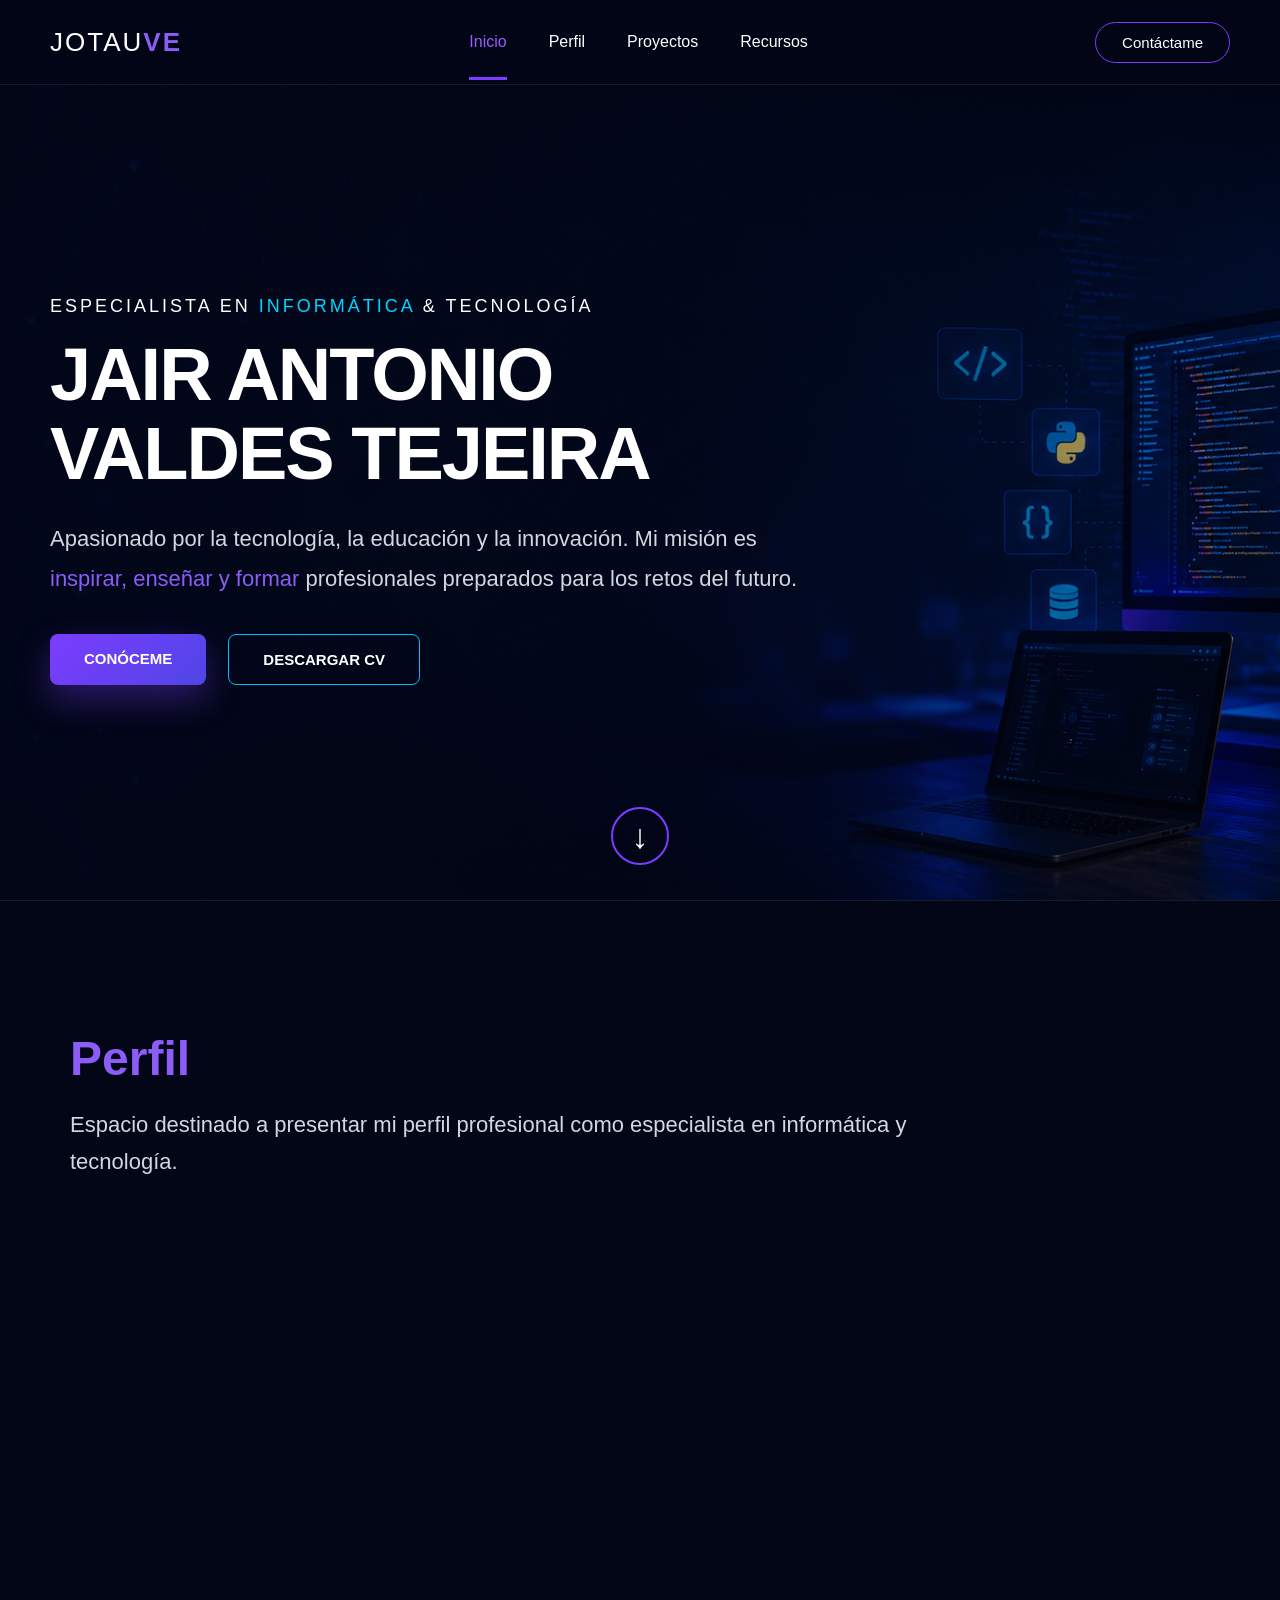
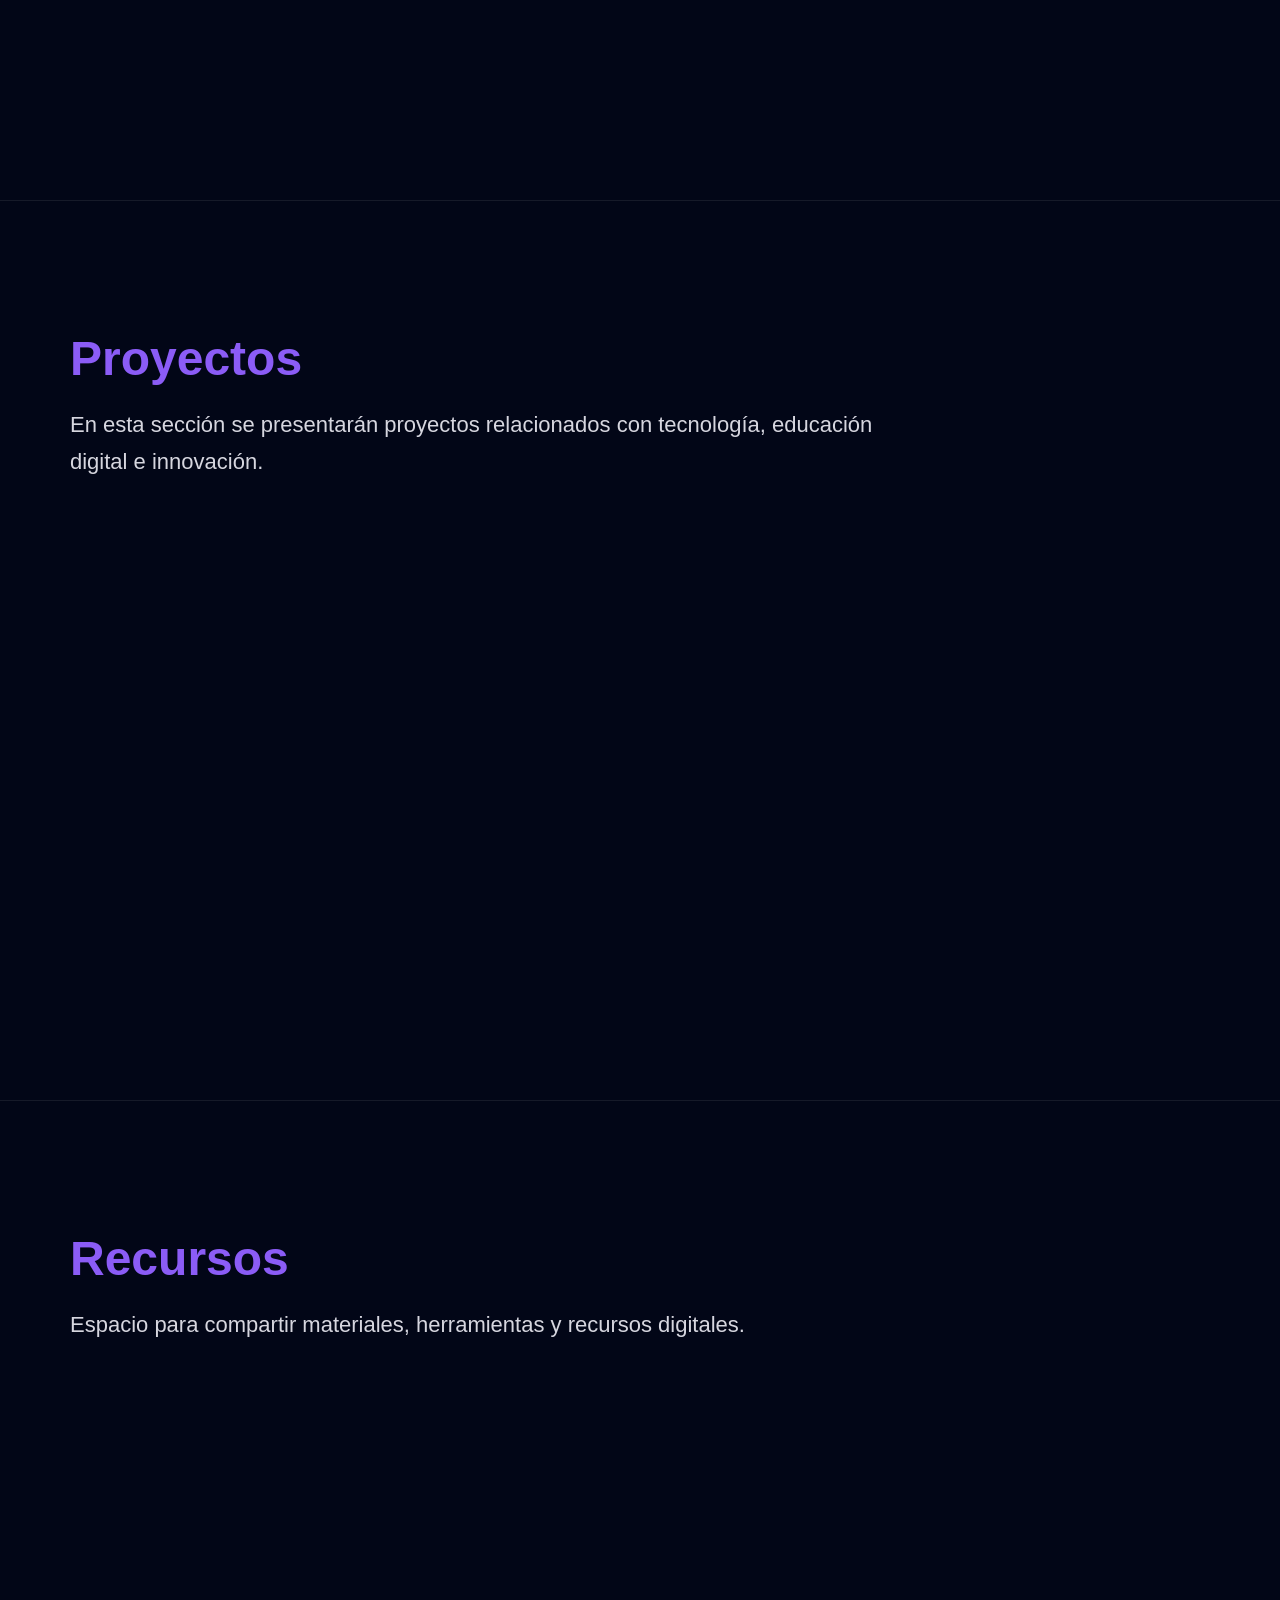
==== index.html @ 7638e550 "cambios en la seleccion de botones y logo" ====
<!DOCTYPE html>
<html lang="es">
<head>
    <meta charset="UTF-8">
    <meta name="viewport" content="width=device-width, initial-scale=1.0">
    <title>Jair Antonio Valdes Tejeira</title>

    <link href="https://fonts.googleapis.com/css2?family=Montserrat:wght@700;800;900&display=swap" rel="stylesheet">
    <link rel="stylesheet" href="css/style.css">
</head>
<body>

    <header class="navbar">
        <a href="#inicio" class="logo">JOTAU<span>VE</span></a>

        <nav>
            <a href="#inicio" class="active">Inicio</a>
            <a href="#perfil">Perfil</a>
            <a href="#proyectos">Proyectos</a>
            <a href="#recursos">Recursos</a>
        </nav>

        <a href="#perfil" class="btn-contacto">Contáctame</a>
    </header>

    <section class="hero" id="inicio">
        <div class="hero-content">
            <h3>ESPECIALISTA EN <span>INFORMÁTICA</span> & TECNOLOGÍA</h3>

            <h1>JAIR ANTONIO<br>VALDES TEJEIRA</h1>

            <p>
                Apasionado por la tecnología, la educación y la innovación.
                Mi misión es <span>inspirar, enseñar y formar</span> profesionales
                preparados para los retos del futuro.
            </p>

            <div class="botones">
                <a href="#perfil" class="btn-principal">CONÓCEME</a>
                <a href="#" class="btn-secundario">DESCARGAR CV</a>
            </div>
        </div>

        <a href="#perfil" class="scroll">↓</a>
    </section>

    <section id="perfil" class="seccion">
        <h2>Perfil</h2>
        <p>
            Espacio destinado a presentar mi perfil profesional como especialista
            en informática y tecnología.
        </p>
    </section>

    <section id="proyectos" class="seccion">
        <h2>Proyectos</h2>
        <p>
            En esta sección se presentarán proyectos relacionados con tecnología,
            educación digital e innovación.
        </p>
    </section>

    <section id="recursos" class="seccion">
        <h2>Recursos</h2>
        <p>
            Espacio para compartir materiales, herramientas y recursos digitales.
        </p>
    </section>

    <script src="js/script.js"></script>
</body>
</html>
---- css/style.css ----
* {
    margin: 0;
    padding: 0;
    box-sizing: border-box;
}

body {
    font-family: 'Poppins', sans-serif;
    background: #020617;
    color: white;
}

/* NAVBAR */

.navbar {
    width: 100%;
    height: 85px;
    position: fixed;
    top: 0;
    left: 0;
    padding: 0 50px;
    display: flex;
    justify-content: space-between;
    align-items: center;
    background: rgba(2, 6, 23, 0.85);
    backdrop-filter: blur(12px);
    border-bottom: 1px solid rgba(255,255,255,0.08);
    z-index: 1000;
}

.logo {
    font-size: 26px;
    font-weight: 500;
    letter-spacing: 2px;
    color: white;
    text-decoration: none;   /* NUEVO */
    cursor: pointer;         /* NUEVO */
}
.logo:hover {
    color: white;
    transform: scale(1.03);
    transition: 0.3s ease;
}

.logo span {
    color: #8b5cf6;
    font-weight: 700;
}

.navbar nav {
    display: flex;
    gap: 42px;
}

.navbar nav a {
    color: white;
    text-decoration: none;
    font-size: 16px;
    font-weight: 400;
    position: relative;
    transition: 0.3s;
}

.navbar nav a.active,
.navbar nav a:hover {
    color: #9b5cff;
}

.navbar nav a.active::after {
    content: "";
    position: absolute;
    width: 100%;
    height: 3px;
    background: #7c3cff;
    left: 0;
    bottom: -29px;
}

.btn-contacto {
    color: white;
    text-decoration: none;
    border: 1px solid #7c3cff;
    padding: 11px 26px;
    border-radius: 35px;
    font-size: 15px;
    transition: 0.3s;
}

.btn-contacto:hover {
    background: #7c3cff;
}

/* HERO */

.hero {
    min-height: 100vh;
    background-image:
        linear-gradient(90deg, rgba(2,6,23,0.96) 0%, rgba(2,6,23,0.82) 35%, rgba(2,6,23,0.25) 100%),
        url("../img/portada.png");
    background-size: cover;
    background-position: center;
    display: flex;
    align-items: center;
    padding: 120px 50px 40px;
    position: relative;
}

.hero-content {
    max-width: 780px;
}

.hero-content h3 {
    font-size: 18px;
    font-weight: 500;
    letter-spacing: 3px;
    margin-bottom: 18px;
}

.hero-content h3 span {
    color: #00d4ff;
}

.hero-content h1 {
    font-family: 'Poppins', sans-serif;
    font-size: 74px;
    line-height: 1.08;
    font-weight: 700;
    letter-spacing: -2px;
    margin-bottom: 25px;
    text-transform: uppercase;
}

.hero-content p {
    font-size: 22px;
    font-weight: 300;
    line-height: 1.8;
    color: #d6d6df;
    max-width: 760px;
}

.hero-content p span {
    color: #8b5cf6;
    font-weight: 500;
}

.botones {
    display: flex;
    gap: 22px;
    margin-top: 35px;
}

.btn-principal,
.btn-secundario {
    text-decoration: none;
    padding: 16px 34px;
    border-radius: 8px;
    font-size: 15px;
    font-weight: 600;
    transition: 0.3s;
}

.btn-principal {
    background: linear-gradient(135deg, #7c3cff, #4f46e5);
    color: white;
    box-shadow: 0 15px 35px rgba(124, 60, 255, 0.35);
}

.btn-principal:hover {
    transform: translateY(-5px);
}

.btn-secundario {
    border: 1px solid #00bfff;
    color: white;
}

.btn-secundario:hover {
    background: rgba(0,191,255,0.15);
    transform: translateY(-5px);
}

.scroll {
    position: absolute;
    bottom: 35px;
    left: 50%;
    transform: translateX(-50%);
    width: 58px;
    height: 58px;
    border: 2px solid #7c3cff;
    border-radius: 50%;
    display: flex;
    justify-content: center;
    align-items: center;
    font-size: 34px;
    color: white;
    text-decoration: none;
}

/* RESPONSIVE */

@media (max-width: 900px) {
    .navbar {
        padding: 0 25px;
    }

    .navbar nav,
    .btn-contacto {
        display: none;
    }

    .hero {
        padding: 120px 30px 40px;
    }

    .hero-content h1 {
        font-size: 48px;
    }

    .hero-content p {
        font-size: 18px;
    }

    .botones {
        flex-direction: column;
    }
}
html {
    scroll-behavior: smooth;
}

.seccion {
    min-height: 100vh;
    padding: 130px 70px;
    background: #020617;
    color: white;
    border-top: 1px solid rgba(255,255,255,0.08);
}

.seccion h2 {
    font-size: 48px;
    color: #8b5cf6;
    margin-bottom: 20px;
}

.seccion p {
    font-size: 22px;
    line-height: 1.7;
    max-width: 850px;
    color: #d6d6df;
}
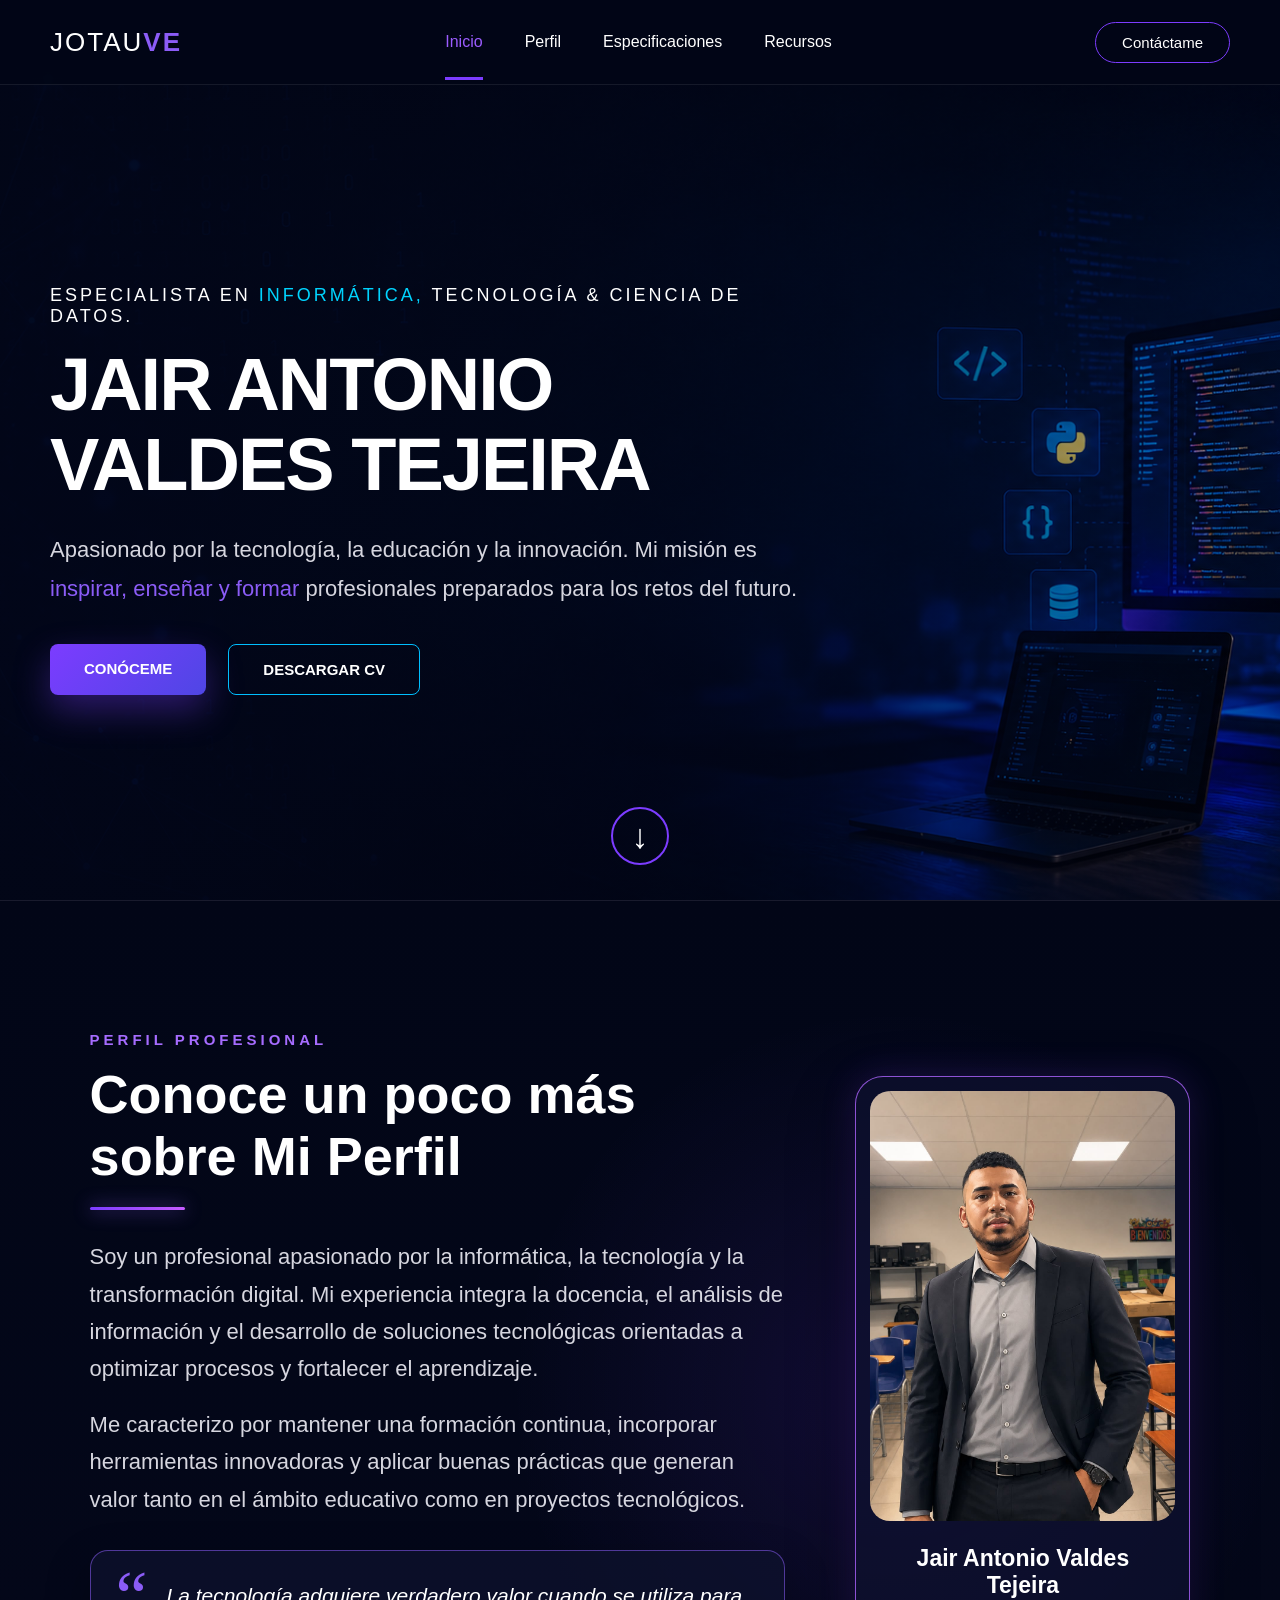
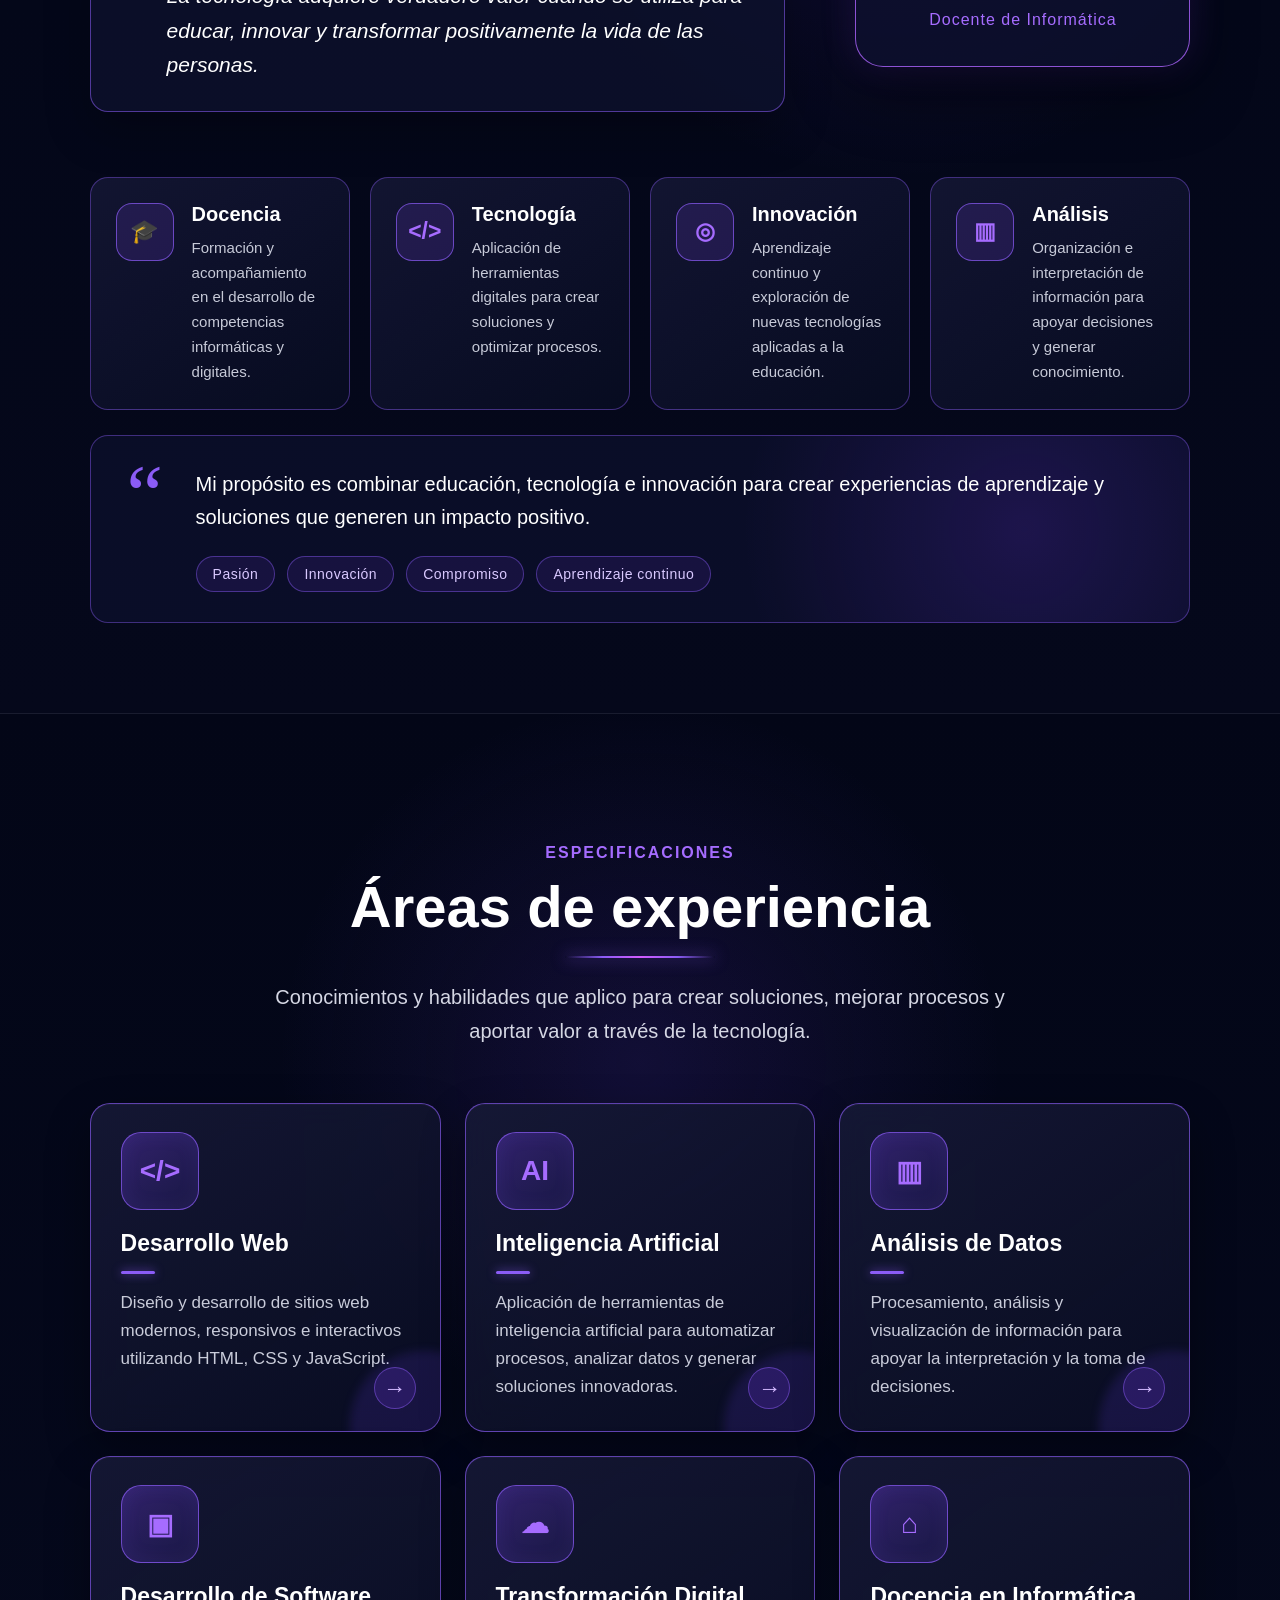
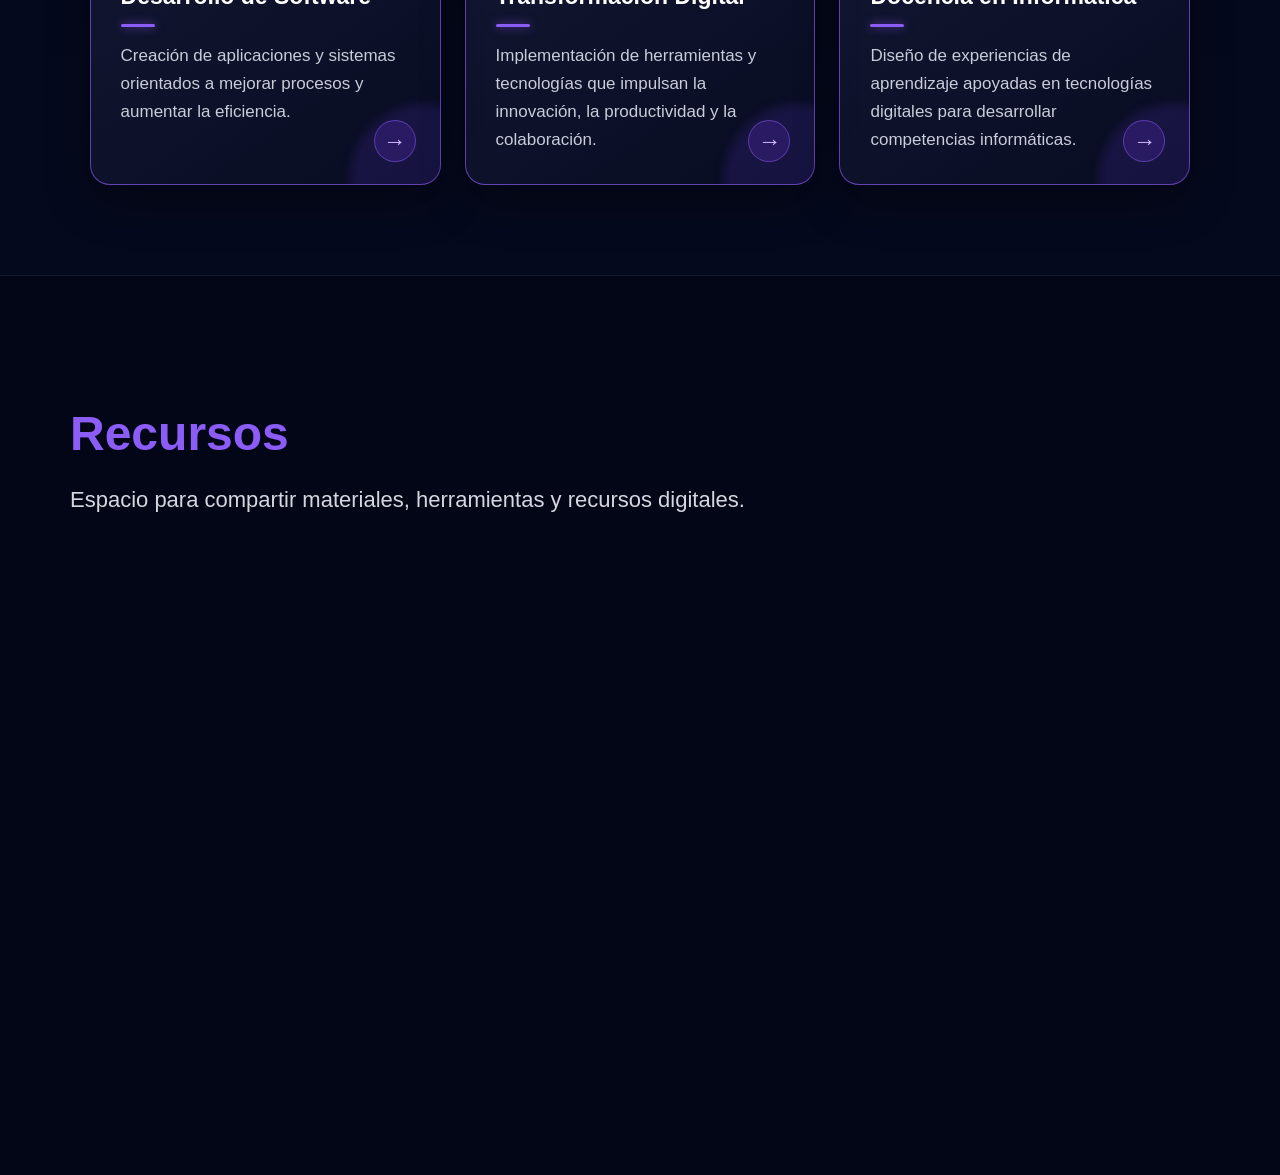
==== commit 7cb31cc1: "Añadí la sección Perfil con nuevo diseño y fotografía" ====
--- a/index.html
+++ b/index.html
@@ -16,7 +16,7 @@
         <nav>
             <a href="#inicio" class="active">Inicio</a>
             <a href="#perfil">Perfil</a>
-            <a href="#proyectos">Proyectos</a>
+            <a href="#especificaciones">Especificaciones</a>
             <a href="#recursos">Recursos</a>
         </nav>
 
@@ -25,7 +25,7 @@
 
     <section class="hero" id="inicio">
         <div class="hero-content">
-            <h3>ESPECIALISTA EN <span>INFORMÁTICA</span> & TECNOLOGÍA</h3>
+            <h3>ESPECIALISTA EN <span>INFORMÁTICA,</span> TECNOLOGÍA & CIENCIA DE DATOS.</h3>
 
             <h1>JAIR ANTONIO<br>VALDES TEJEIRA</h1>
 
@@ -44,21 +44,222 @@
         <a href="#perfil" class="scroll">↓</a>
     </section>
 
-    <section id="perfil" class="seccion">
-        <h2>Perfil</h2>
+<section id="perfil" class="seccion perfil">
+    <div class="perfil-contenedor">
+
+        <div class="perfil-informacion">
+            <span class="perfil-etiqueta">PERFIL PROFESIONAL</span>
+
+            <h2>Conoce un poco más sobre Mi Perfil</h2>
+
+            <div class="perfil-linea"></div>
+
+            <p class="perfil-descripcion">
+                Soy un profesional apasionado por la informática, la tecnología y la transformación digital. Mi experiencia integra la docencia, el análisis de información y el desarrollo de soluciones tecnológicas orientadas a optimizar procesos y fortalecer el aprendizaje.
+            </p>
+
+            <p class="perfil-descripcion">
+                Me caracterizo por mantener una formación continua, incorporar herramientas innovadoras y aplicar buenas prácticas que generan valor tanto en el ámbito educativo como en proyectos tecnológicos.
+            </p>
+
+            <div class="perfil-frase">
+                <span class="comillas">“</span>
+
+                <p>
+                    La tecnología adquiere verdadero valor cuando se utiliza
+                    para educar, innovar y transformar positivamente la vida
+                    de las personas.
+                </p>
+            </div>
+        </div>
+
+        <div class="perfil-visual">
+            <div class="perfil-foto">
+                <img src="img/perfil.png" alt="Jair Antonio Valdes Tejeira">
+            </div>
+
+            <div class="perfil-identidad">
+                <h3>Jair Antonio Valdes Tejeira</h3>
+                <p>Docente de Informática</p>
+            </div>
+        </div>
+
+    </div>
+
+    <div class="perfil-fortalezas">
+
+        <article class="fortaleza">
+            <div class="fortaleza-icono">🎓</div>
+            <div>
+                <h3>Docencia</h3>
+                <p>
+                    Formación y acompañamiento en el desarrollo de competencias
+                    informáticas y digitales.
+                </p>
+            </div>
+        </article>
+
+        <article class="fortaleza">
+            <div class="fortaleza-icono">&lt;/&gt;</div>
+            <div>
+                <h3>Tecnología</h3>
+                <p>
+                    Aplicación de herramientas digitales para crear soluciones
+                    y optimizar procesos.
+                </p>
+            </div>
+        </article>
+
+        <article class="fortaleza">
+            <div class="fortaleza-icono">◎</div>
+            <div>
+                <h3>Innovación</h3>
+                <p>
+                    Aprendizaje continuo y exploración de nuevas tecnologías
+                    aplicadas a la educación.
+                </p>
+            </div>
+        </article>
+
+        <article class="fortaleza">
+            <div class="fortaleza-icono">▥</div>
+            <div>
+                <h3>Análisis</h3>
+                <p>
+                    Organización e interpretación de información para apoyar
+                    decisiones y generar conocimiento.
+                </p>
+            </div>
+        </article>
+
+    </div>
+
+    <div class="perfil-proposito">
+        <span class="comillas-proposito">“</span>
+
         <p>
-            Espacio destinado a presentar mi perfil profesional como especialista
-            en informática y tecnología.
+            Mi propósito es combinar educación, tecnología e innovación para
+            crear experiencias de aprendizaje y soluciones que generen un
+            impacto positivo.
         </p>
-    </section>
-
-    <section id="proyectos" class="seccion">
-        <h2>Proyectos</h2>
+
+        <div class="valores">
+            <span>Pasión</span>
+            <span>Innovación</span>
+            <span>Compromiso</span>
+            <span>Aprendizaje continuo</span>
+        </div>
+    </div>
+</section>
+
+<section id="especificaciones" class="seccion especificaciones">
+    <div class="encabezado-especificaciones">
+        <span class="etiqueta-especificaciones">ESPECIFICACIONES</span>
+
+        <h2>Áreas de experiencia</h2>
+
+        <div class="linea-brillante"></div>
+
         <p>
-            En esta sección se presentarán proyectos relacionados con tecnología,
-            educación digital e innovación.
+            Conocimientos y habilidades que aplico para crear soluciones,
+            mejorar procesos y aportar valor a través de la tecnología.
         </p>
-    </section>
+    </div>
+
+    <div class="grid-especificaciones">
+
+        <article class="card-especificacion">
+            <div class="icono-box">&lt;/&gt;</div>
+
+            <h3>Desarrollo Web</h3>
+
+            <div class="linea-card"></div>
+
+            <p>
+                Diseño y desarrollo de sitios web modernos, responsivos e
+                interactivos utilizando HTML, CSS y JavaScript.
+            </p>
+
+            <a href="#" class="flecha-card">→</a>
+        </article>
+
+        <article class="card-especificacion">
+            <div class="icono-box">AI</div>
+
+            <h3>Inteligencia Artificial</h3>
+
+            <div class="linea-card"></div>
+
+            <p>
+                Aplicación de herramientas de inteligencia artificial para
+                automatizar procesos, analizar datos y generar soluciones innovadoras.
+            </p>
+
+            <a href="#" class="flecha-card">→</a>
+        </article>
+
+        <article class="card-especificacion">
+            <div class="icono-box">▥</div>
+
+            <h3>Análisis de Datos</h3>
+
+            <div class="linea-card"></div>
+
+            <p>
+                Procesamiento, análisis y visualización de información para apoyar
+                la interpretación y la toma de decisiones.
+            </p>
+
+            <a href="#" class="flecha-card">→</a>
+        </article>
+
+        <article class="card-especificacion">
+            <div class="icono-box">▣</div>
+
+            <h3>Desarrollo de Software</h3>
+
+            <div class="linea-card"></div>
+
+            <p>
+                Creación de aplicaciones y sistemas orientados a mejorar procesos
+                y aumentar la eficiencia.
+            </p>
+
+            <a href="#" class="flecha-card">→</a>
+        </article>
+
+        <article class="card-especificacion">
+            <div class="icono-box">☁</div>
+
+            <h3>Transformación Digital</h3>
+
+            <div class="linea-card"></div>
+
+            <p>
+                Implementación de herramientas y tecnologías que impulsan la
+                innovación, la productividad y la colaboración.
+            </p>
+
+            <a href="#" class="flecha-card">→</a>
+        </article>
+
+        <article class="card-especificacion">
+            <div class="icono-box">⌂</div>
+
+            <h3>Docencia en Informática</h3>
+
+            <div class="linea-card"></div>
+
+            <p>
+                Diseño de experiencias de aprendizaje apoyadas en tecnologías
+                digitales para desarrollar competencias informáticas.
+            </p>
+
+            <a href="#" class="flecha-card">→</a>
+        </article>
+
+    </div>
+</section>
 
     <section id="recursos" class="seccion">
         <h2>Recursos</h2>
--- a/css/style.css
+++ b/css/style.css
@@ -247,4 +247,516 @@
     line-height: 1.7;
     max-width: 850px;
     color: #d6d6df;
+}
+/* =================================
+   SECCIÓN ESPECIFICACIONES
+================================= */
+
+.especificaciones {
+    min-height: 100vh;
+    padding: 130px 7% 90px;
+    background:
+        radial-gradient(circle at 50% 30%, rgba(99, 58, 219, 0.15), transparent 35%),
+        linear-gradient(180deg, #030617 0%, #05091d 100%);
+}
+
+.encabezado-especificaciones {
+    max-width: 950px;
+    margin: 0 auto 55px;
+    text-align: center;
+}
+
+.etiqueta-especificaciones {
+    display: inline-block;
+    margin-bottom: 12px;
+    color: #a56cff;
+    font-size: 16px;
+    font-weight: 700;
+    letter-spacing: 2px;
+}
+
+.encabezado-especificaciones h2 {
+    color: white;
+    font-size: 58px;
+    line-height: 1.15;
+    margin-bottom: 15px;
+}
+
+.linea-brillante {
+    width: 150px;
+    height: 2px;
+    margin: 0 auto 22px;
+    background: linear-gradient(
+        90deg,
+        transparent,
+        #8b5cf6,
+        #d35cff,
+        #8b5cf6,
+        transparent
+    );
+    box-shadow: 0 0 16px rgba(139, 92, 246, 0.9);
+}
+
+.encabezado-especificaciones p {
+    max-width: 760px;
+    margin: 0 auto;
+    color: #d5d7e4;
+    font-size: 20px;
+    line-height: 1.7;
+}
+
+.grid-especificaciones {
+    max-width: 1320px;
+    margin: 0 auto;
+    display: grid;
+    grid-template-columns: repeat(3, 1fr);
+    gap: 24px;
+}
+
+.card-especificacion {
+    position: relative;
+    min-height: 295px;
+    padding: 28px 30px 30px;
+    border: 1px solid rgba(139, 92, 246, 0.65);
+    border-radius: 20px;
+    background:
+        linear-gradient(
+            145deg,
+            rgba(22, 25, 54, 0.9),
+            rgba(10, 13, 35, 0.82)
+        );
+    box-shadow:
+        inset 0 1px 0 rgba(255,255,255,0.03),
+        0 18px 45px rgba(0,0,0,0.32);
+    backdrop-filter: blur(14px);
+    overflow: hidden;
+    transition: 0.35s ease;
+}
+
+.card-especificacion::before {
+    content: "";
+    position: absolute;
+    width: 150px;
+    height: 150px;
+    right: -60px;
+    bottom: -70px;
+    border-radius: 50%;
+    background: rgba(111, 66, 255, 0.14);
+    filter: blur(5px);
+}
+
+.card-especificacion:hover {
+    transform: translateY(-8px);
+    border-color: #b56cff;
+    box-shadow:
+        0 20px 55px rgba(80, 46, 185, 0.28),
+        0 0 24px rgba(139, 92, 246, 0.18);
+}
+
+.icono-box {
+    width: 78px;
+    height: 78px;
+    margin-bottom: 20px;
+    border: 1px solid rgba(139, 92, 246, 0.72);
+    border-radius: 20px;
+    background:
+        linear-gradient(
+            145deg,
+            rgba(61, 40, 132, 0.72),
+            rgba(29, 26, 77, 0.72)
+        );
+    display: flex;
+    align-items: center;
+    justify-content: center;
+    color: #a66cff;
+    font-size: 28px;
+    font-weight: 700;
+    box-shadow: inset 0 0 20px rgba(139, 92, 246, 0.1);
+}
+
+.card-especificacion h3 {
+    color: white;
+    font-size: 23px;
+    margin-bottom: 14px;
+}
+
+.linea-card {
+    width: 34px;
+    height: 3px;
+    margin-bottom: 15px;
+    border-radius: 20px;
+    background: #8b5cf6;
+    box-shadow: 0 0 10px rgba(139, 92, 246, 0.75);
+}
+
+.card-especificacion p {
+    max-width: 100%;
+    color: #c9ccda;
+    font-size: 17px;
+    line-height: 1.65;
+}
+
+.flecha-card {
+    position: absolute;
+    right: 24px;
+    bottom: 22px;
+    width: 42px;
+    height: 42px;
+    border: 1px solid rgba(139, 92, 246, 0.5);
+    border-radius: 50%;
+    background: rgba(87, 48, 183, 0.28);
+    display: flex;
+    align-items: center;
+    justify-content: center;
+    color: #d2b8ff;
+    text-decoration: none;
+    font-size: 23px;
+    transition: 0.3s ease;
+}
+
+.flecha-card:hover {
+    background: #7c3cff;
+    color: white;
+    transform: translateX(4px);
+}
+
+/* TABLET */
+
+@media (max-width: 1050px) {
+    .grid-especificaciones {
+        grid-template-columns: repeat(2, 1fr);
+    }
+}
+
+/* CELULAR */
+
+@media (max-width: 700px) {
+    .especificaciones {
+        padding: 110px 22px 70px;
+    }
+
+    .encabezado-especificaciones h2 {
+        font-size: 40px;
+    }
+
+    .encabezado-especificaciones p {
+        font-size: 17px;
+    }
+
+    .grid-especificaciones {
+        grid-template-columns: 1fr;
+    }
+
+    .card-especificacion {
+        min-height: 285px;
+    }
+}
+/* =================================
+   SECCIÓN PERFIL
+================================= */
+
+.perfil {
+    min-height: 100vh;
+    padding: 130px 7% 90px;
+    background:
+        radial-gradient(
+            circle at 70% 35%,
+            rgba(124, 60, 255, 0.12),
+            transparent 30%
+        ),
+        linear-gradient(180deg, #020617 0%, #05081b 100%);
+}
+
+.perfil-contenedor {
+    max-width: 1350px;
+    margin: 0 auto;
+    display: grid;
+    grid-template-columns: 1.35fr 0.65fr;
+    gap: 70px;
+    align-items: center;
+}
+
+.perfil-etiqueta {
+    display: inline-block;
+    margin-bottom: 15px;
+    color: #a66cff;
+    font-size: 15px;
+    font-weight: 700;
+    letter-spacing: 4px;
+}
+
+.perfil-informacion h2 {
+    max-width: 760px;
+    color: white;
+    font-size: 54px;
+    line-height: 1.15;
+    margin-bottom: 20px;
+}
+
+.perfil-linea {
+    width: 95px;
+    height: 3px;
+    margin-bottom: 28px;
+    border-radius: 20px;
+    background: linear-gradient(90deg, #7c3cff, #c65cff);
+    box-shadow: 0 0 18px rgba(139, 92, 246, 0.85);
+}
+
+.perfil-descripcion {
+    max-width: 780px;
+    margin-bottom: 18px;
+    color: #d0d3df;
+    font-size: 18px;
+    line-height: 1.85;
+}
+
+.perfil-frase {
+    position: relative;
+    max-width: 760px;
+    margin-top: 32px;
+    padding: 28px 32px 28px 76px;
+    border: 1px solid rgba(139, 92, 246, 0.55);
+    border-radius: 18px;
+    background: rgba(15, 18, 46, 0.72);
+    box-shadow: 0 18px 45px rgba(0, 0, 0, 0.25);
+}
+
+.perfil-frase .comillas {
+    position: absolute;
+    top: 10px;
+    left: 25px;
+    color: #8b5cf6;
+    font-size: 72px;
+    font-family: Georgia, serif;
+    line-height: 1;
+}
+
+.perfil-frase p {
+    color: white;
+    font-size: 21px;
+    font-style: italic;
+    line-height: 1.65;
+}
+
+.perfil-visual {
+    position: relative;
+    max-width: 390px;
+    margin: 0 auto;
+    padding: 14px;
+    border: 1px solid rgba(174, 100, 255, 0.8);
+    border-radius: 28px;
+    background: rgba(14, 17, 48, 0.72);
+    box-shadow:
+        0 25px 65px rgba(0, 0, 0, 0.42),
+        0 0 35px rgba(124, 60, 255, 0.2);
+}
+
+.perfil-foto {
+    height: 430px;
+    overflow: hidden;
+    border-radius: 20px;
+    background:
+        radial-gradient(
+            circle at center,
+            rgba(124, 60, 255, 0.35),
+            transparent 55%
+        ),
+        #090d29;
+}
+
+.perfil-foto img {
+    width: 100%;
+    height: 100%;
+    object-fit: cover;
+    object-position: center top;
+    display: block;
+}
+
+.perfil-identidad {
+    padding: 24px 20px 18px;
+    text-align: center;
+}
+
+.perfil-identidad h3 {
+    color: white;
+    font-size: 23px;
+    margin-bottom: 7px;
+}
+
+.perfil-identidad p {
+    color: #a66cff;
+    font-size: 16px;
+    letter-spacing: 1px;
+}
+
+.perfil-fortalezas {
+    max-width: 1350px;
+    margin: 65px auto 0;
+    display: grid;
+    grid-template-columns: repeat(4, 1fr);
+    gap: 20px;
+}
+
+.fortaleza {
+    min-height: 195px;
+    padding: 25px;
+    display: flex;
+    gap: 18px;
+    border: 1px solid rgba(139, 92, 246, 0.42);
+    border-radius: 18px;
+    background:
+        linear-gradient(
+            145deg,
+            rgba(20, 23, 52, 0.9),
+            rgba(8, 12, 34, 0.85)
+        );
+    transition: 0.35s ease;
+}
+
+.fortaleza:hover {
+    transform: translateY(-7px);
+    border-color: #a66cff;
+    box-shadow: 0 20px 45px rgba(80, 45, 185, 0.2);
+}
+
+.fortaleza-icono {
+    flex-shrink: 0;
+    width: 58px;
+    height: 58px;
+    border: 1px solid rgba(139, 92, 246, 0.7);
+    border-radius: 16px;
+    display: flex;
+    align-items: center;
+    justify-content: center;
+    color: #a66cff;
+    background: rgba(89, 54, 173, 0.25);
+    font-size: 23px;
+    font-weight: 700;
+}
+
+.fortaleza h3 {
+    color: white;
+    font-size: 20px;
+    margin-bottom: 10px;
+}
+
+.fortaleza p {
+    color: #c7cad8;
+    font-size: 15px;
+    line-height: 1.65;
+}
+
+.perfil-proposito {
+    position: relative;
+    max-width: 1350px;
+    margin: 25px auto 0;
+    padding: 32px 45px 30px 105px;
+    border: 1px solid rgba(139, 92, 246, 0.42);
+    border-radius: 18px;
+    background:
+        radial-gradient(
+            circle at 85% 50%,
+            rgba(125, 57, 255, 0.17),
+            transparent 30%
+        ),
+        rgba(12, 16, 44, 0.78);
+}
+
+.comillas-proposito {
+    position: absolute;
+    top: 12px;
+    left: 36px;
+    color: #8b5cf6;
+    font-size: 82px;
+    font-family: Georgia, serif;
+}
+
+.perfil-proposito p {
+    max-width: 950px;
+    color: white;
+    font-size: 20px;
+    line-height: 1.65;
+}
+
+.valores {
+    margin-top: 22px;
+    display: flex;
+    flex-wrap: wrap;
+    gap: 12px;
+}
+
+.valores span {
+    padding: 9px 16px;
+    border: 1px solid rgba(139, 92, 246, 0.45);
+    border-radius: 25px;
+    color: #d9c9ff;
+    background: rgba(77, 42, 157, 0.2);
+    font-size: 14px;
+    letter-spacing: 0.5px;
+}
+
+/* TABLET */
+
+@media (max-width: 1050px) {
+    .perfil-contenedor {
+        grid-template-columns: 1fr;
+    }
+
+    .perfil-visual {
+        width: 100%;
+    }
+
+    .perfil-fortalezas {
+        grid-template-columns: repeat(2, 1fr);
+    }
+}
+
+/* CELULAR */
+
+@media (max-width: 700px) {
+    .perfil {
+        padding: 110px 22px 70px;
+    }
+
+    .perfil-informacion h2 {
+        font-size: 39px;
+    }
+
+    .perfil-descripcion {
+        font-size: 16px;
+    }
+
+    .perfil-frase {
+        padding: 65px 22px 24px;
+    }
+
+    .perfil-frase .comillas {
+        top: 10px;
+        left: 22px;
+    }
+
+    .perfil-frase p {
+        font-size: 18px;
+    }
+
+    .perfil-foto {
+        height: 390px;
+    }
+
+    .perfil-fortalezas {
+        grid-template-columns: 1fr;
+    }
+
+    .perfil-proposito {
+        padding: 72px 24px 28px;
+    }
+
+    .comillas-proposito {
+        top: 5px;
+        left: 22px;
+    }
+
+    .perfil-proposito p {
+        font-size: 17px;
+    }
 }
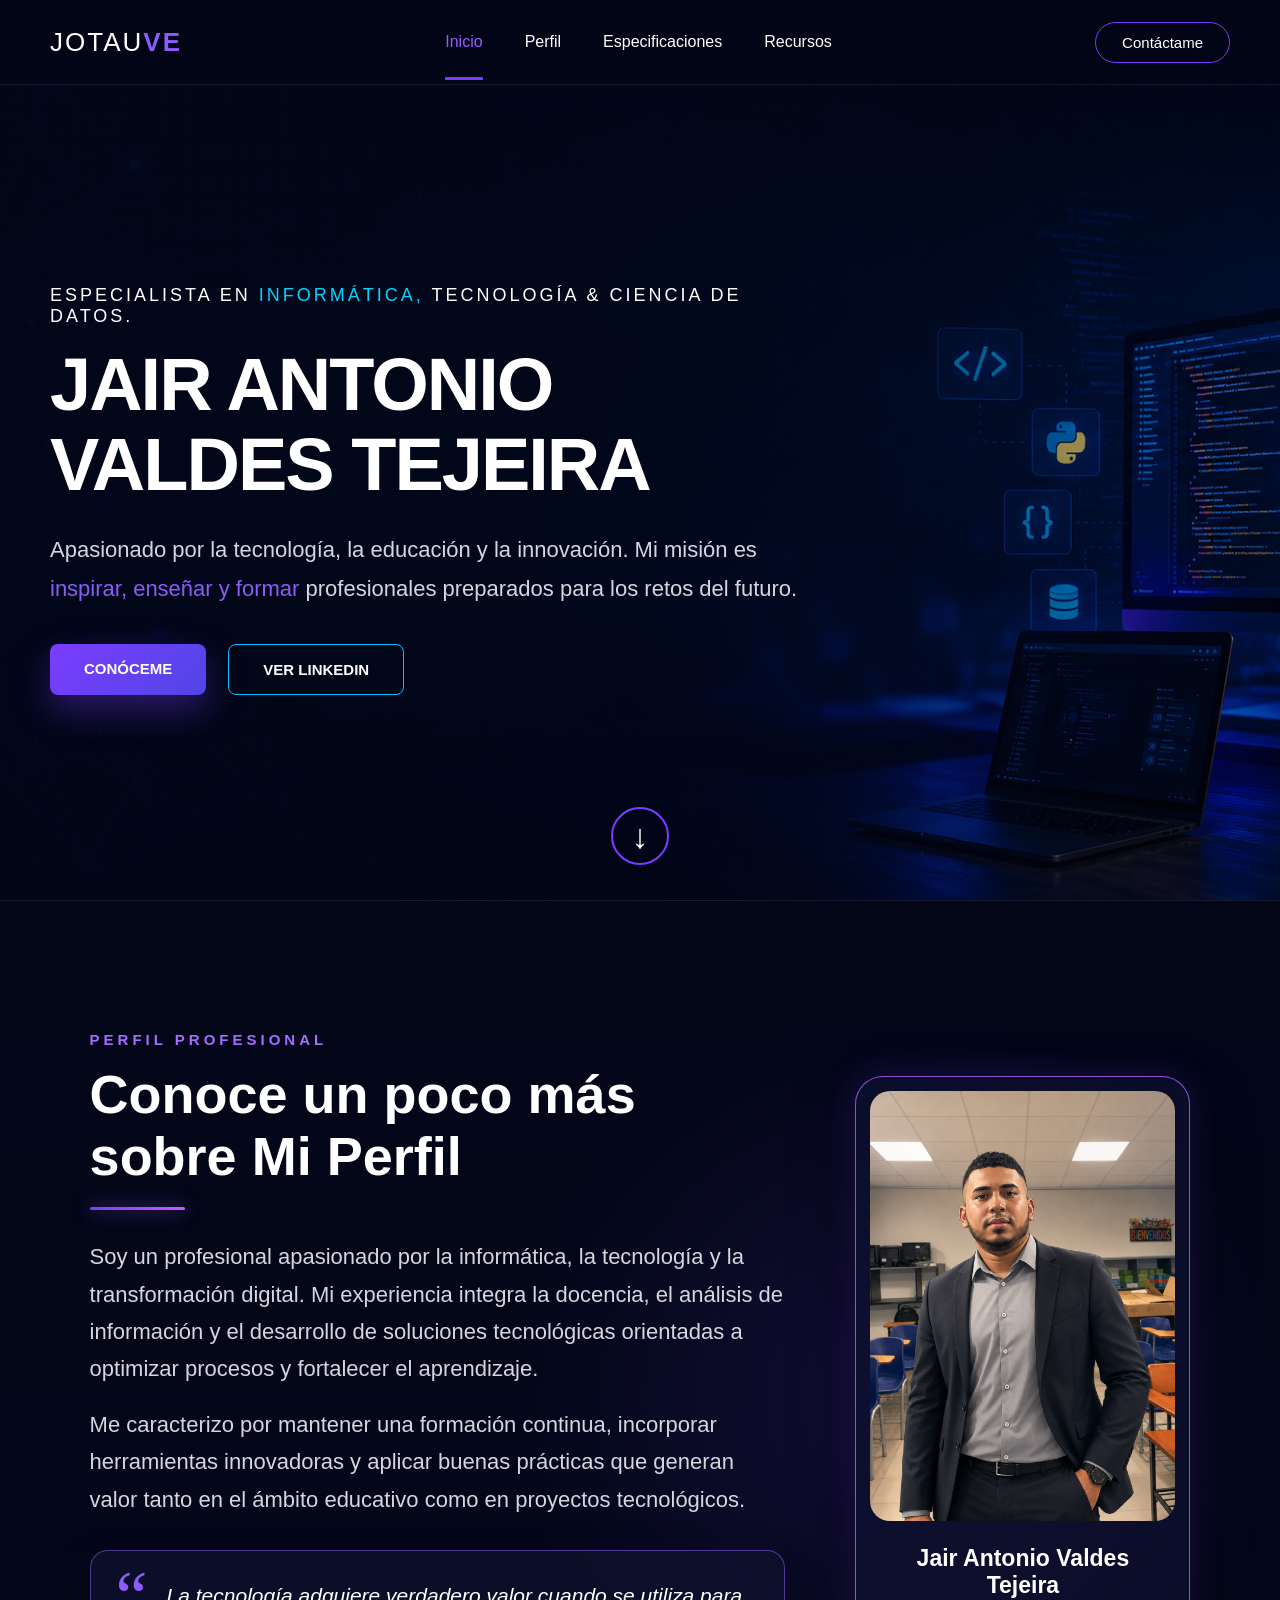
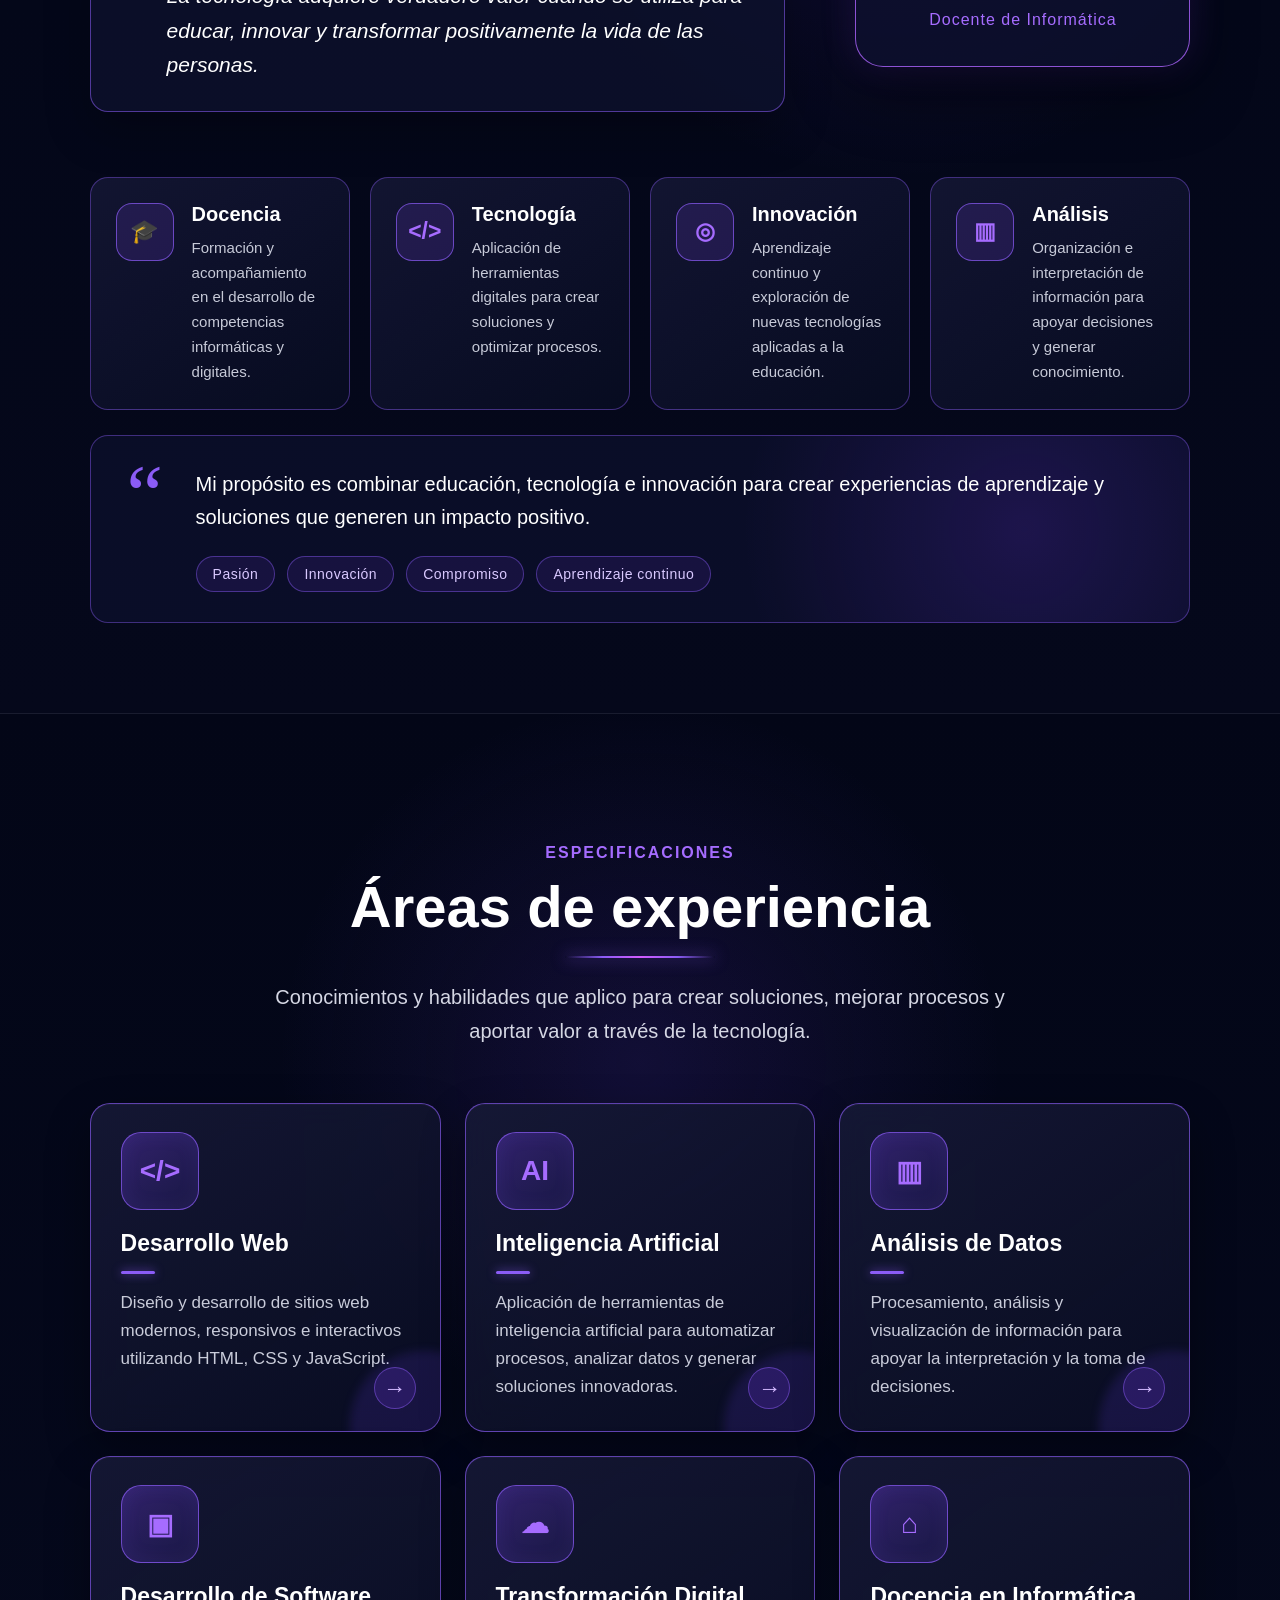
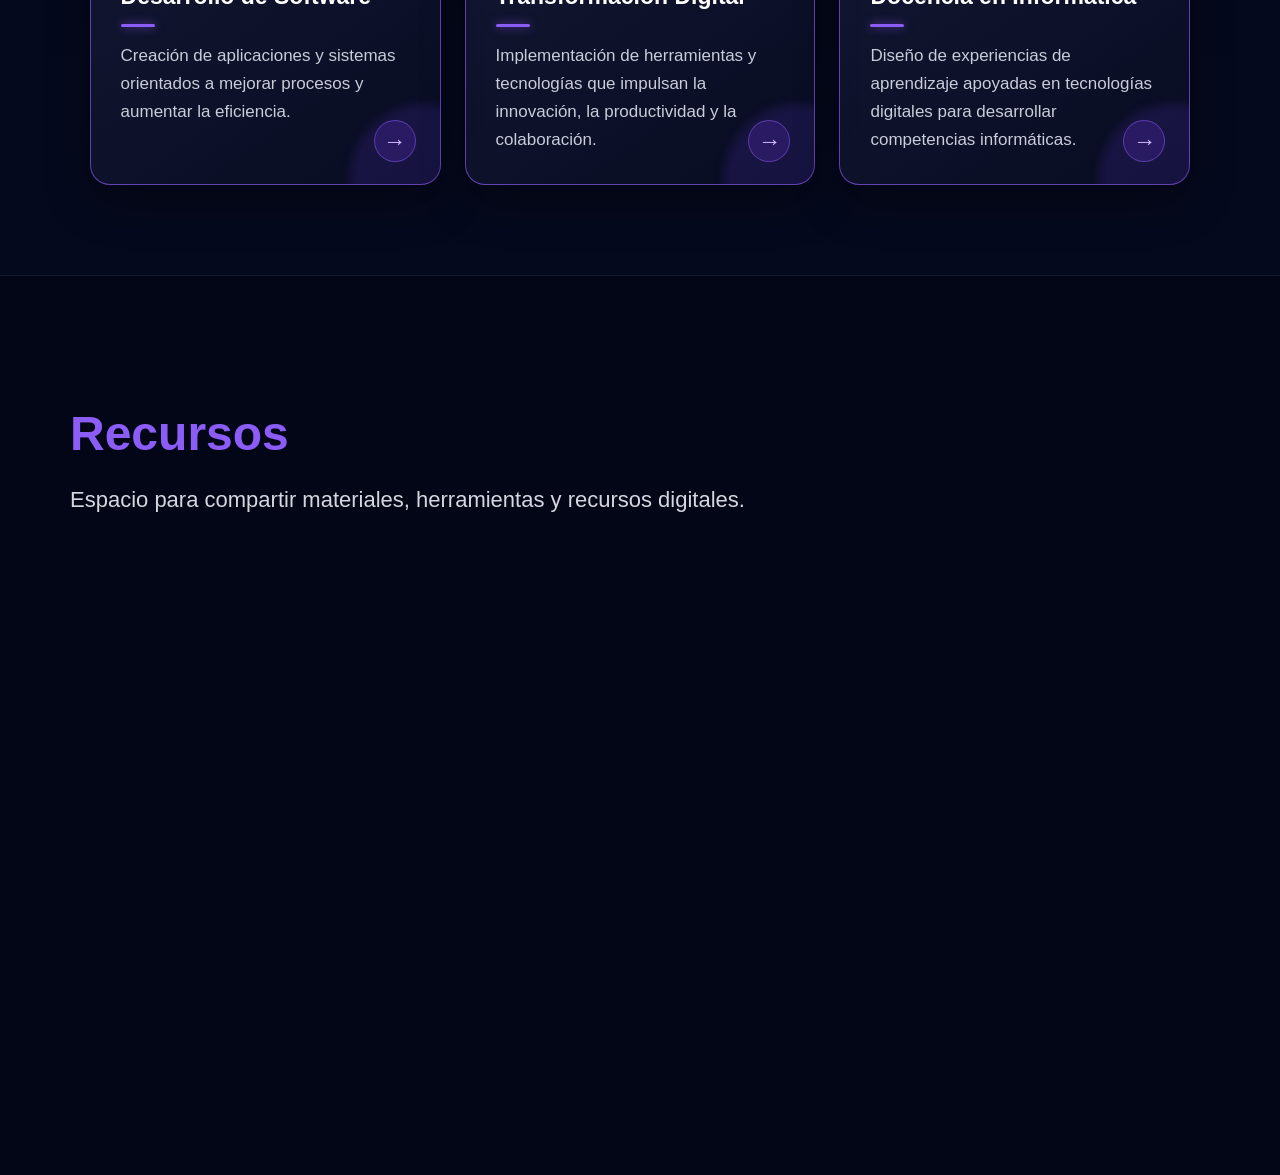
==== commit 4a3fbca6: "Corregí el diseño de la sección Perfil" ====
--- a/index.html
+++ b/index.html
@@ -37,7 +37,11 @@
 
             <div class="botones">
                 <a href="#perfil" class="btn-principal">CONÓCEME</a>
-                <a href="#" class="btn-secundario">DESCARGAR CV</a>
+                <a href="https://www.linkedin.com/in/jair-valdes-5213731a9/"
+   target="_blank"
+   class="btn-secundario">
+   VER LINKEDIN
+</a>
             </div>
         </div>
 
--- a/css/style.css
+++ b/css/style.css
@@ -759,4 +759,4 @@
     .perfil-proposito p {
         font-size: 17px;
     }
-}+} 
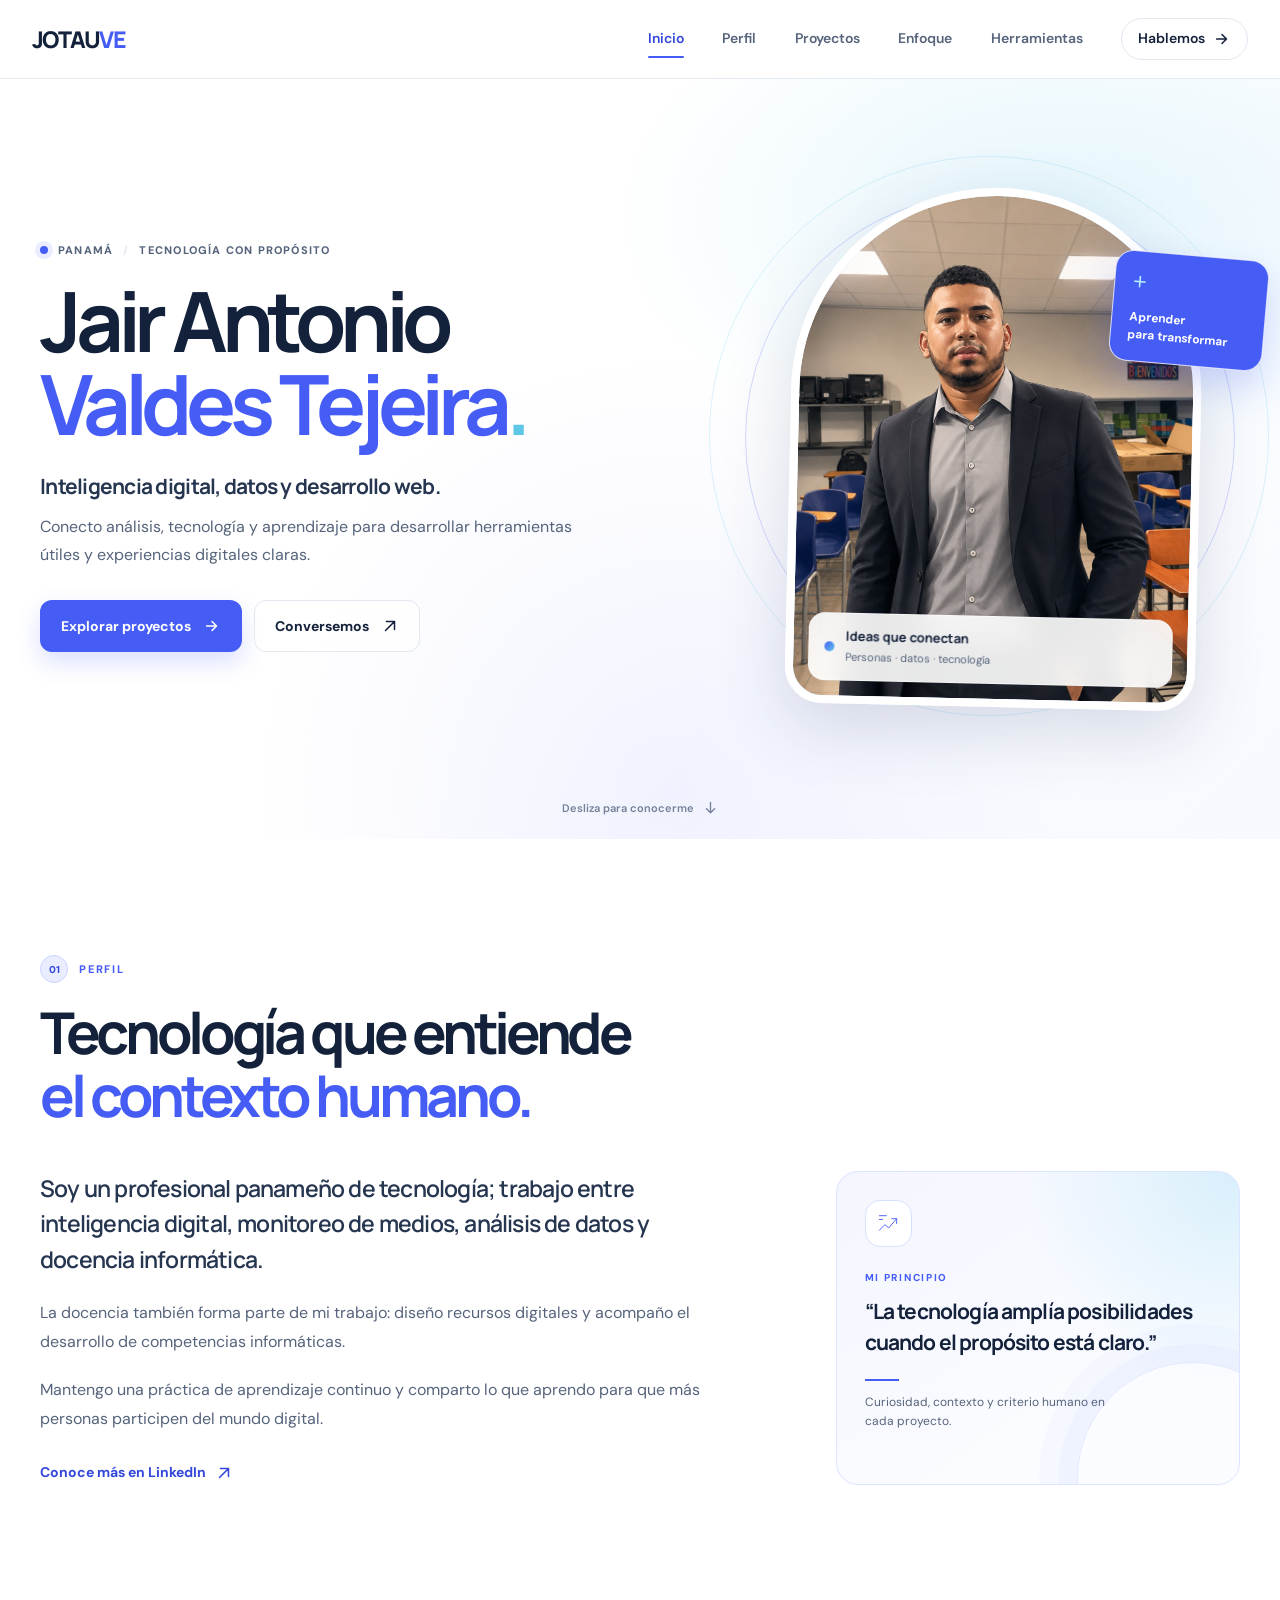
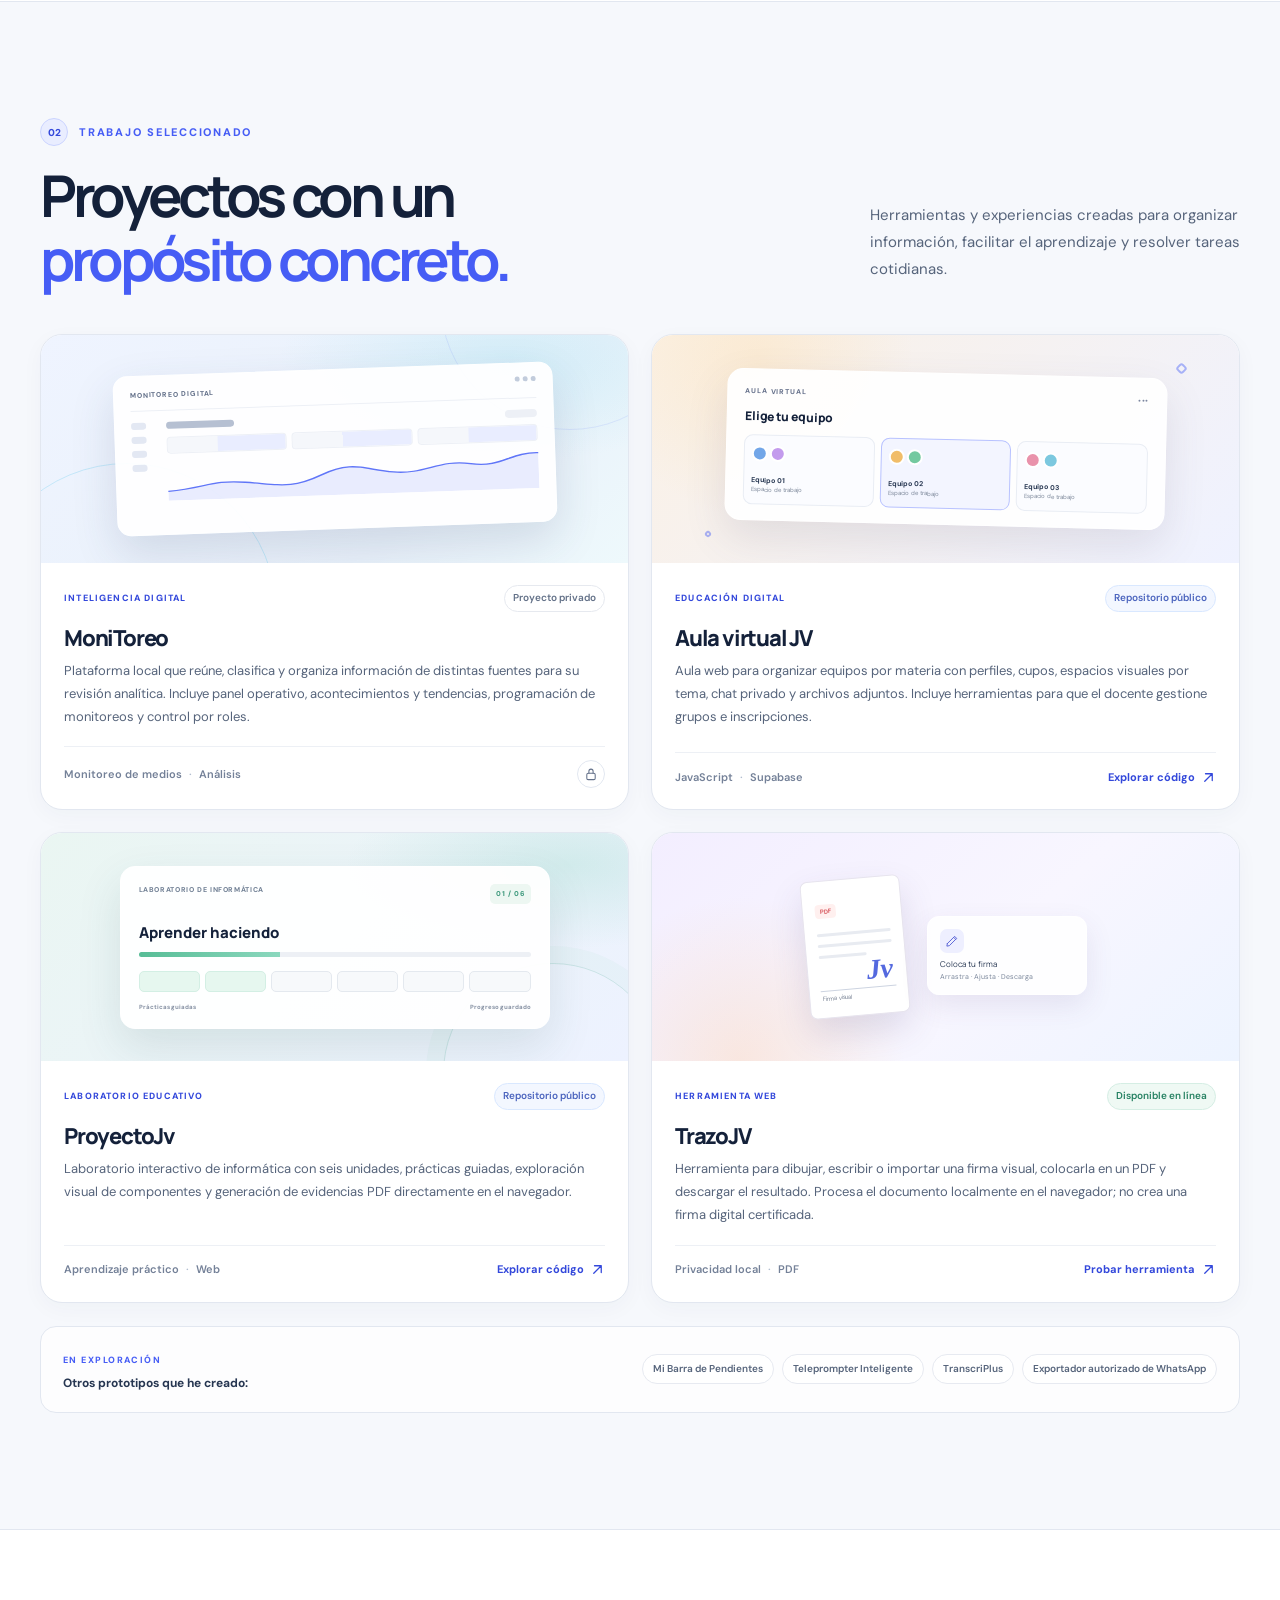
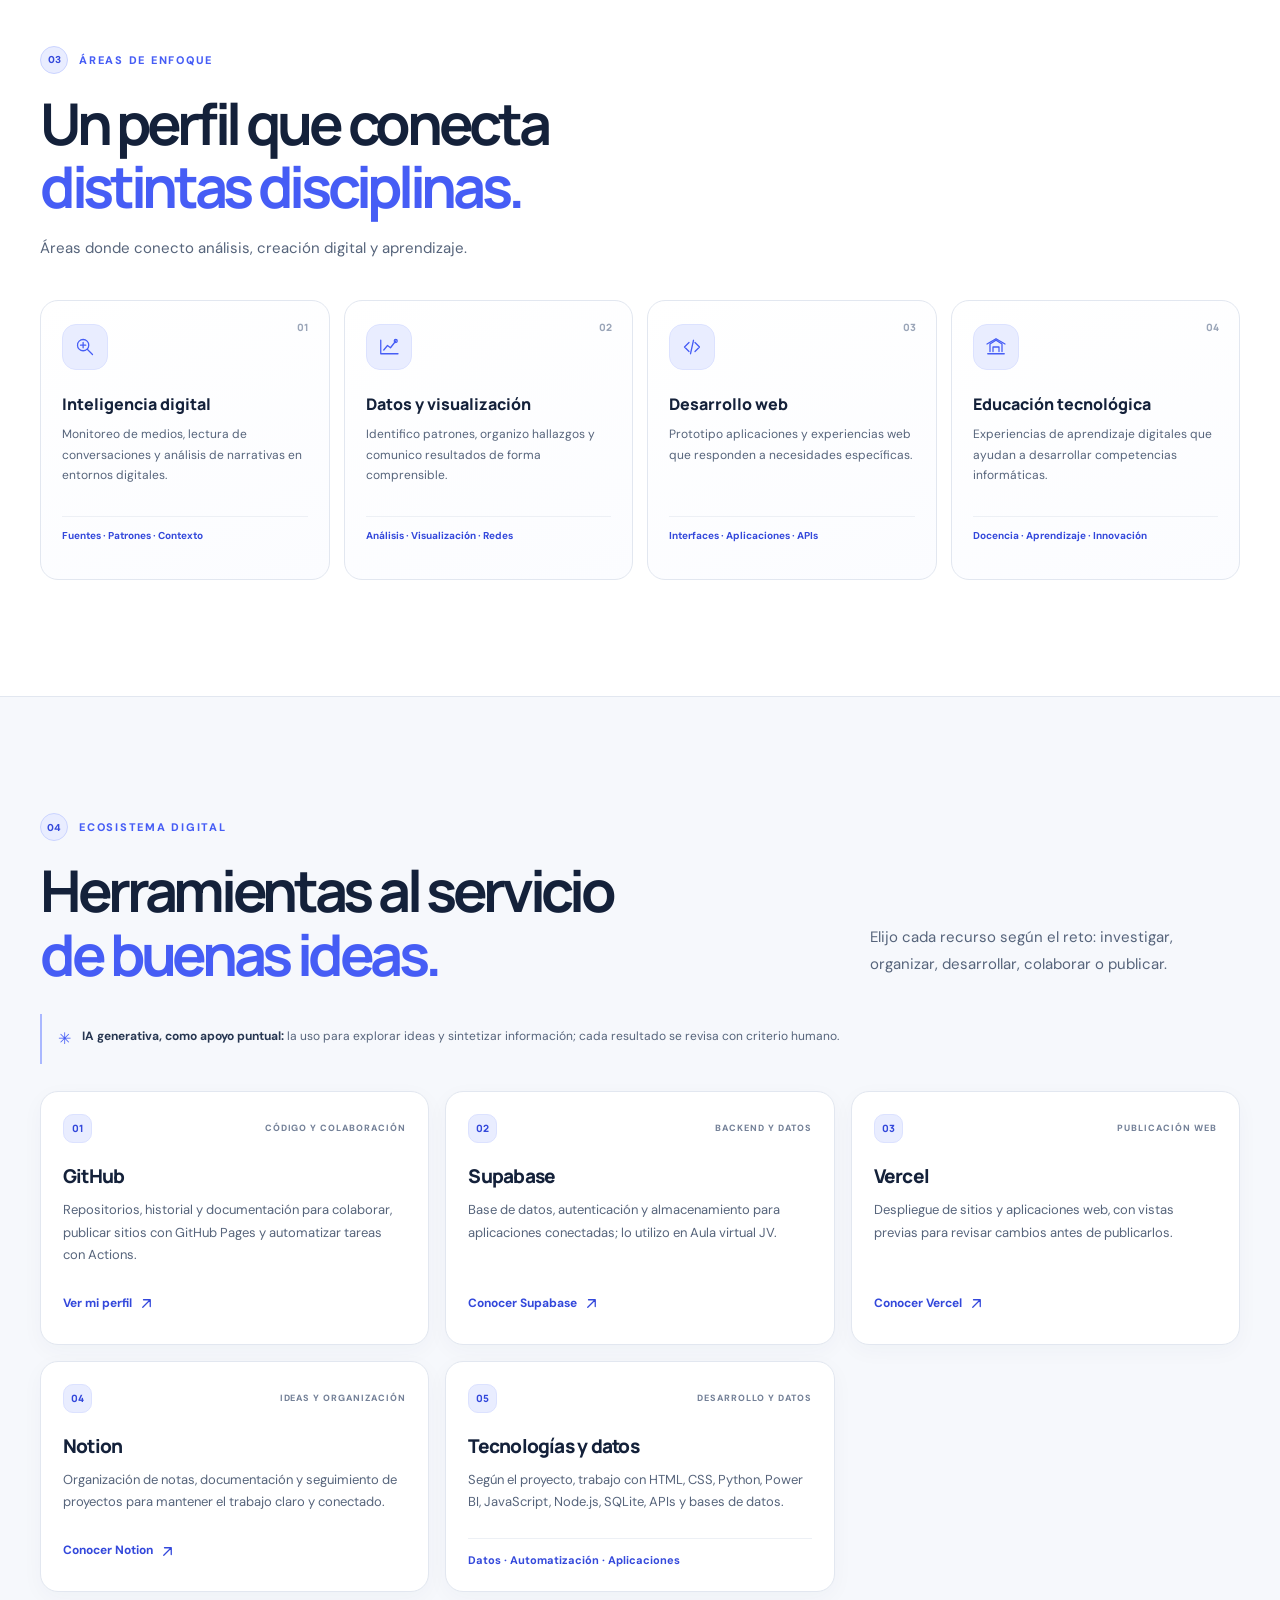
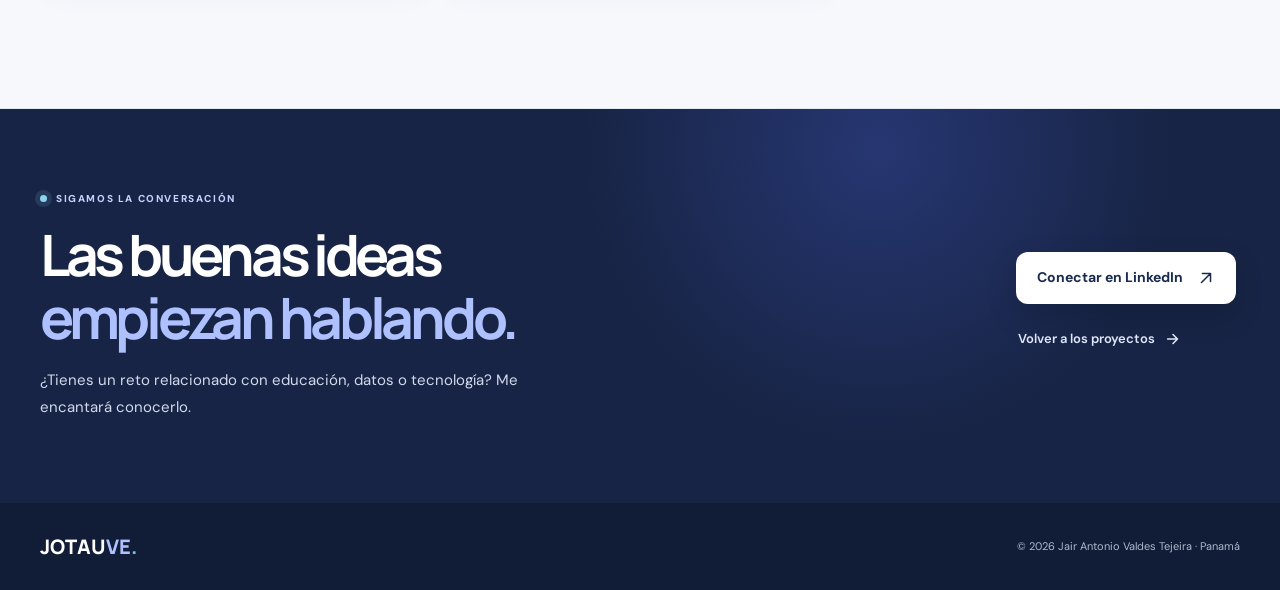
==== commit 1139b332: "Mejorar portafolio profesional" ====
--- a/index.html
+++ b/index.html
@@ -1,277 +1,384 @@
-<!DOCTYPE html>
+<!doctype html>
 <html lang="es">
 <head>
-    <meta charset="UTF-8">
-    <meta name="viewport" content="width=device-width, initial-scale=1.0">
-    <title>Jair Antonio Valdes Tejeira</title>
-
-    <link href="https://fonts.googleapis.com/css2?family=Montserrat:wght@700;800;900&display=swap" rel="stylesheet">
+    <meta charset="utf-8">
+    <meta name="viewport" content="width=device-width, initial-scale=1">
+    <meta name="theme-color" content="#ffffff">
+    <meta name="description" content="Portafolio profesional de Jair Antonio Valdes Tejeira: inteligencia digital, análisis de datos, desarrollo web y educación tecnológica.">
+    <meta property="og:type" content="website">
+    <meta property="og:title" content="Jair Valdes Tejeira — Tecnología con propósito">
+    <meta property="og:description" content="Inteligencia digital, datos, desarrollo web y educación tecnológica desde Panamá.">
+    <meta property="og:image" content="img/perfil.png">
+    <link rel="canonical" href="https://jotauve24.github.io/">
+    <link rel="preconnect" href="https://fonts.googleapis.com">
+    <link rel="preconnect" href="https://fonts.gstatic.com" crossorigin>
+    <link href="https://fonts.googleapis.com/css2?family=DM+Sans:wght@400;500;600;700&family=Manrope:wght@400;500;600;700;800&display=swap" rel="stylesheet">
     <link rel="stylesheet" href="css/style.css">
+    <title>Jair Valdes Tejeira — Portafolio profesional</title>
+    <script type="application/ld+json">
+    {
+      "@context": "https://schema.org",
+      "@type": "Person",
+      "name": "Jair Antonio Valdes Tejeira",
+      "url": "https://jotauve24.github.io/",
+      "jobTitle": "Profesional de tecnología y docente de informática",
+      "address": {
+        "@type": "PostalAddress",
+        "addressCountry": "PA"
+      },
+      "sameAs": [
+        "https://github.com/Jotauve24",
+        "https://www.linkedin.com/in/jair-valdes-5213731a9/"
+      ]
+    }
+    </script>
 </head>
 <body>
-
-    <header class="navbar">
-        <a href="#inicio" class="logo">JOTAU<span>VE</span></a>
-
-        <nav>
-            <a href="#inicio" class="active">Inicio</a>
-            <a href="#perfil">Perfil</a>
-            <a href="#especificaciones">Especificaciones</a>
-            <a href="#recursos">Recursos</a>
-        </nav>
-
-        <a href="#perfil" class="btn-contacto">Contáctame</a>
+    <a class="skip-link" href="#contenido">Saltar al contenido</a>
+
+    <header class="site-header">
+        <div class="reading-progress" aria-hidden="true"><span id="reading-progress-fill"></span></div>
+        <div class="header-inner">
+            <a class="brand" href="#inicio" aria-label="JOTAUVE, inicio"><span class="brand-wordmark">JOTAU<span>VE</span></span></a>
+
+            <nav class="main-nav" id="main-nav" aria-label="Navegación principal">
+                <a class="nav-link" href="#inicio">Inicio</a>
+                <a class="nav-link" href="#perfil">Perfil</a>
+                <a class="nav-link" href="#proyectos">Proyectos</a>
+                <a class="nav-link" href="#enfoque">Enfoque</a>
+                <a class="nav-link" href="#herramientas">Herramientas</a>
+                <a class="nav-link nav-contact" href="#contacto">
+                    Hablemos
+                    <svg viewBox="0 0 20 20" aria-hidden="true" focusable="false"><path d="M4 10h11M10 5l5 5-5 5"/></svg>
+                </a>
+            </nav>
+
+            <button class="menu-toggle" type="button" aria-expanded="false" aria-controls="main-nav" aria-label="Abrir menú">
+                <span></span><span></span>
+            </button>
+        </div>
     </header>
 
-    <section class="hero" id="inicio">
-        <div class="hero-content">
-            <h3>ESPECIALISTA EN <span>INFORMÁTICA,</span> TECNOLOGÍA & CIENCIA DE DATOS.</h3>
-
-            <h1>JAIR ANTONIO<br>VALDES TEJEIRA</h1>
-
-            <p>
-                Apasionado por la tecnología, la educación y la innovación.
-                Mi misión es <span>inspirar, enseñar y formar</span> profesionales
-                preparados para los retos del futuro.
-            </p>
-
-            <div class="botones">
-                <a href="#perfil" class="btn-principal">CONÓCEME</a>
-                <a href="https://www.linkedin.com/in/jair-valdes-5213731a9/"
-   target="_blank"
-   class="btn-secundario">
-   VER LINKEDIN
-</a>
-            </div>
+    <main id="contenido">
+        <section class="hero" id="inicio" aria-labelledby="hero-title">
+            <div class="hero-glow hero-glow-one" aria-hidden="true"></div>
+            <div class="hero-glow hero-glow-two" aria-hidden="true"></div>
+            <div class="hero-inner page-width">
+                <div class="hero-copy" data-reveal>
+                    <p class="eyebrow"><span class="eyebrow-mark" aria-hidden="true"></span> Panamá <span class="eyebrow-divider">/</span> Tecnología con propósito</p>
+                    <h1 id="hero-title">Jair Antonio<br><span>Valdes Tejeira</span><i aria-hidden="true">.</i></h1>
+                    <p class="hero-role">Inteligencia digital, datos y desarrollo web.</p>
+                    <p class="hero-description">
+                        Conecto análisis, tecnología y aprendizaje para desarrollar herramientas útiles y experiencias digitales claras.
+                    </p>
+                    <div class="hero-actions">
+                        <a class="button button-primary" href="#proyectos">
+                            Explorar proyectos
+                            <svg viewBox="0 0 20 20" aria-hidden="true" focusable="false"><path d="M4 10h11M10 5l5 5-5 5"/></svg>
+                        </a>
+                        <a class="button button-secondary" href="#contacto">
+                            Conversemos
+                            <svg viewBox="0 0 20 20" aria-hidden="true" focusable="false"><path d="M5 15 15 5M6 5h9v9"/></svg>
+                        </a>
+                    </div>
+                </div>
+
+                <div class="hero-visual" data-reveal="right">
+                    <div class="portrait-orbit orbit-one" aria-hidden="true"></div>
+                    <div class="portrait-orbit orbit-two" aria-hidden="true"></div>
+                    <figure class="portrait-frame">
+                        <img src="img/perfil.png" alt="Retrato de Jair Antonio Valdes Tejeira" width="1086" height="1470" fetchpriority="high">
+                        <figcaption>
+                            <span class="portrait-caption-mark" aria-hidden="true"></span>
+                            <span><strong>Ideas que conectan</strong><small>Personas · datos · tecnología</small></span>
+                        </figcaption>
+                    </figure>
+                    <div class="hero-sticker" aria-hidden="true">
+                        <span class="sticker-plus">+</span>
+                        <span>Aprender<br>para transformar</span>
+                    </div>
+                </div>
+            </div>
+            <a class="hero-scroll" href="#perfil" aria-label="Desplazarse al perfil">
+                <span>Desliza para conocerme</span>
+                <svg viewBox="0 0 20 20" aria-hidden="true" focusable="false"><path d="M10 3v13m-5-5 5 5 5-5"/></svg>
+            </a>
+        </section>
+
+        <section class="section about-section" id="perfil" aria-labelledby="about-title">
+            <div class="page-width">
+                <div class="section-heading" data-reveal>
+                    <p class="section-kicker"><span>01</span> PERFIL</p>
+                    <h2 id="about-title">Tecnología que entiende<br><em>el contexto humano.</em></h2>
+                </div>
+
+                <div class="about-layout">
+                    <div class="about-copy" data-reveal>
+                        <p class="about-lead">
+                            Soy un profesional panameño de tecnología; trabajo entre inteligencia digital, monitoreo de medios, análisis de datos y docencia informática.
+                        </p>
+                        <p>
+                            La docencia también forma parte de mi trabajo: diseño recursos digitales y acompaño el desarrollo de competencias informáticas.
+                        </p>
+                        <p>
+                            Mantengo una práctica de aprendizaje continuo y comparto lo que aprendo para que más personas participen del mundo digital.
+                        </p>
+                        <a class="text-link" href="https://www.linkedin.com/in/jair-valdes-5213731a9/" target="_blank" rel="noopener noreferrer">
+                            Conoce más en LinkedIn
+                            <svg viewBox="0 0 20 20" aria-hidden="true" focusable="false"><path d="M5 15 15 5M6 5h9v9"/></svg>
+                        </a>
+                    </div>
+
+                    <aside class="about-note" data-reveal="right">
+                        <div class="note-icon" aria-hidden="true">
+                            <svg viewBox="0 0 48 48" focusable="false"><path d="M8 37.5 18.2 27l7.1 6.1L40 16M31 16h9v9"/><path d="M8 10.5h13M8 17.5h6"/></svg>
+                        </div>
+                        <p class="note-label">MI PRINCIPIO</p>
+                        <p class="note-quote">“La tecnología amplía posibilidades cuando el propósito está claro.”</p>
+                        <span class="note-rule" aria-hidden="true"></span>
+                        <p class="note-caption">Curiosidad, contexto y criterio humano en cada proyecto.</p>
+                    </aside>
+                </div>
+
+
+            </div>
+        </section>
+
+        <section class="section projects-section" id="proyectos" aria-labelledby="projects-title">
+            <div class="page-width">
+                <div class="section-heading section-heading-row" data-reveal>
+                    <div>
+                        <p class="section-kicker"><span>02</span> TRABAJO SELECCIONADO</p>
+                        <h2 id="projects-title">Proyectos con un<br><em>propósito concreto.</em></h2>
+                    </div>
+                    <p class="section-intro">Herramientas y experiencias creadas para organizar información, facilitar el aprendizaje y resolver tareas cotidianas.</p>
+                </div>
+
+                <div class="project-grid">
+                    <article class="project-card" data-reveal>
+                        <div class="project-art art-monitoring" aria-hidden="true">
+                            <div class="mini-window monitor-window">
+                                <div class="mini-window-bar"><span>MONITOREO DIGITAL</span><span class="window-dots"><i></i><i></i><i></i></span></div>
+                                <div class="monitor-content">
+                                    <div class="monitor-sidebar"><b></b><b></b><b></b><b></b></div>
+                                    <div class="monitor-main">
+                                        <div class="monitor-heading"><span></span><b></b></div>
+                                        <div class="monitor-stats"><i></i><i></i><i></i></div>
+                                        <svg class="monitor-chart" viewBox="0 0 360 100" preserveAspectRatio="none"><path class="chart-fill" d="M0 78 C38 72 42 55 75 63 S119 83 149 52 S189 42 219 51 S264 25 294 38 S333 14 360 18 V100 H0Z"/><path class="chart-line" d="M0 78 C38 72 42 55 75 63 S119 83 149 52 S189 42 219 51 S264 25 294 38 S333 14 360 18"/></svg>
+                                    </div>
+                                </div>
+                            </div>
+                            <span class="art-orbit art-orbit-a"></span><span class="art-orbit art-orbit-b"></span>
+                        </div>
+                        <div class="project-body">
+                            <div class="project-topline"><span class="project-type">INTELIGENCIA DIGITAL</span><span class="project-status">Proyecto privado</span></div>
+                            <h3>MoniToreo</h3>
+                            <p>Plataforma local que reúne, clasifica y organiza información de distintas fuentes para su revisión analítica. Incluye panel operativo, acontecimientos y tendencias, programación de monitoreos y control por roles.</p>
+                            <div class="project-footer"><span>Monitoreo de medios <i>·</i> Análisis</span><span class="project-lock" aria-hidden="true"><svg viewBox="0 0 20 20" aria-hidden="true" focusable="false"><rect x="4" y="9" width="12" height="9" rx="2"/><path d="M7 9V6a3 3 0 0 1 6 0v3"/></svg></span></div>
+                        </div>
+                    </article>
+
+                    <article class="project-card" data-reveal>
+                        <div class="project-art art-classroom" aria-hidden="true">
+                            <div class="room-preview">
+                                <div class="room-title"><span>AULA VIRTUAL</span><span class="room-menu">•••</span></div>
+                                <div class="room-label">Elige tu equipo</div>
+                                <div class="room-groups">
+                                    <div class="room-group"><span class="avatar avatar-blue"></span><span class="avatar avatar-lilac"></span><b>Equipo 01</b><small>Espacio de trabajo</small></div>
+                                    <div class="room-group room-group-selected"><span class="avatar avatar-yellow"></span><span class="avatar avatar-green"></span><b>Equipo 02</b><small>Espacio de trabajo</small></div>
+                                    <div class="room-group"><span class="avatar avatar-pink"></span><span class="avatar avatar-sky"></span><b>Equipo 03</b><small>Espacio de trabajo</small></div>
+                                </div>
+                            </div>
+                            <span class="room-sparkle sparkle-one"></span><span class="room-sparkle sparkle-two"></span>
+                        </div>
+                        <div class="project-body">
+                            <div class="project-topline"><span class="project-type">EDUCACIÓN DIGITAL</span><span class="project-status project-status-public">Repositorio público</span></div>
+                            <h3>Aula virtual JV</h3>
+                            <p>Aula web para organizar equipos por materia con perfiles, cupos, espacios visuales por tema, chat privado y archivos adjuntos. Incluye herramientas para que el docente gestione grupos e inscripciones.</p>
+                            <div class="project-footer"><span>JavaScript <i>·</i> Supabase</span><a class="project-link" href="https://github.com/Jotauve24/Aula-virtual-JV" target="_blank" rel="noopener noreferrer" aria-label="Explorar el repositorio de Aula virtual JV">
+                                Explorar código <svg viewBox="0 0 20 20" aria-hidden="true" focusable="false"><path d="M5 15 15 5M6 5h9v9"/></svg>
+                            </a></div>
+                        </div>
+                    </article>
+
+                    <article class="project-card" data-reveal>
+                        <div class="project-art art-learning" aria-hidden="true">
+                            <div class="learning-preview">
+                                <div class="learning-top"><span>LABORATORIO DE INFORMÁTICA</span><span>01 / 06</span></div>
+                                <div class="learning-title">Aprender haciendo</div>
+                                <div class="learning-progress"><span></span></div>
+                                <div class="learning-units"><i class="unit-done"></i><i class="unit-done"></i><i></i><i></i><i></i><i></i></div>
+                                <div class="learning-foot"><span>Prácticas guiadas</span><span>Progreso guardado</span></div>
+                            </div>
+                            <div class="learning-orbit" aria-hidden="true"></div>
+                        </div>
+                        <div class="project-body">
+                            <div class="project-topline"><span class="project-type">LABORATORIO EDUCATIVO</span><span class="project-status project-status-public">Repositorio público</span></div>
+                            <h3>ProyectoJv</h3>
+                            <p>Laboratorio interactivo de informática con seis unidades, prácticas guiadas, exploración visual de componentes y generación de evidencias PDF directamente en el navegador.</p>
+                            <div class="project-footer"><span>Aprendizaje práctico <i>·</i> Web</span><a class="project-link" href="https://github.com/Jotauve24/ProyectoJv" target="_blank" rel="noopener noreferrer" aria-label="Explorar el repositorio de ProyectoJv">
+                                Explorar código <svg viewBox="0 0 20 20" aria-hidden="true" focusable="false"><path d="M5 15 15 5M6 5h9v9"/></svg>
+                            </a></div>
+                        </div>
+                    </article>
+
+                    <article class="project-card" data-reveal>
+                        <div class="project-art art-trazo" aria-hidden="true">
+                            <div class="pdf-preview">
+                                <div class="pdf-page"><span class="pdf-badge">PDF</span><i class="pdf-line pdf-line-wide"></i><i class="pdf-line"></i><i class="pdf-line pdf-line-short"></i><span class="signature-stroke">Jv</span><i class="pdf-sign-line"></i><small>Firma visual</small></div>
+                                <div class="pdf-tool"><span class="tool-pen"><svg viewBox="0 0 24 24" focusable="false"><path d="m4 16.5-.8 4.3 4.3-.8L20 7.5 16.5 4 4 16.5Z"/><path d="m14.8 5.7 3.5 3.5"/></svg></span><b>Coloca tu firma</b><span>Arrastra · Ajusta · Descarga</span></div>
+                            </div>
+
+                        </div>
+                        <div class="project-body">
+                            <div class="project-topline"><span class="project-type">HERRAMIENTA WEB</span><span class="project-status project-status-live">Disponible en línea</span></div>
+                            <h3>TrazoJV</h3>
+                            <p>Herramienta para dibujar, escribir o importar una firma visual, colocarla en un PDF y descargar el resultado. Procesa el documento localmente en el navegador; no crea una firma digital certificada.</p>
+                            <div class="project-footer"><span>Privacidad local <i>·</i> PDF</span><a class="project-link" href="https://jotauve24.github.io/trazo/" target="_blank" rel="noopener noreferrer" aria-label="Abrir la herramienta TrazoJV">
+                                Probar herramienta <svg viewBox="0 0 20 20" aria-hidden="true" focusable="false"><path d="M5 15 15 5M6 5h9v9"/></svg>
+                            </a></div>
+                        </div>
+                    </article>
+                </div>
+
+                <div class="prototype-note" data-reveal>
+                    <div><span class="prototype-overline">EN EXPLORACIÓN</span><p>Otros prototipos que he creado:</p></div>
+                    <ul class="prototype-list" aria-label="Otros prototipos">
+                        <li>Mi Barra de Pendientes</li>
+                        <li>Teleprompter Inteligente</li>
+                        <li>TranscriPlus</li>
+                        <li>Exportador autorizado de WhatsApp</li>
+                    </ul>
+                </div>
+            </div>
+        </section>
+
+        <section class="section focus-section" id="enfoque" aria-labelledby="focus-title">
+            <div class="page-width">
+                <div class="section-heading" data-reveal>
+                    <p class="section-kicker"><span>03</span> ÁREAS DE ENFOQUE</p>
+                    <h2 id="focus-title">Un perfil que conecta<br><em>distintas disciplinas.</em></h2>
+                    <p class="section-intro">Áreas donde conecto análisis, creación digital y aprendizaje.</p>
+                </div>
+
+                <div class="focus-grid">
+                    <article class="focus-card" data-reveal>
+                        <span class="focus-index">01</span>
+                        <div class="focus-icon" aria-hidden="true"><svg viewBox="0 0 32 32" focusable="false"><circle cx="13.5" cy="13.5" r="7.5"/><path d="m19 19 7 7M10 13.5h7M13.5 10v7"/></svg></div>
+                        <h3>Inteligencia digital</h3>
+                        <p>Monitoreo de medios, lectura de conversaciones y análisis de narrativas en entornos digitales.</p>
+                        <span class="focus-detail">Fuentes · Patrones · Contexto</span>
+                    </article>
+                    <article class="focus-card" data-reveal>
+                        <span class="focus-index">02</span>
+                        <div class="focus-icon" aria-hidden="true"><svg viewBox="0 0 32 32" focusable="false"><path d="M5 25V7m0 18h23"/><path d="m9 20 5-6 4 3 7-9"/><circle cx="25" cy="8" r="2"/></svg></div>
+                        <h3>Datos y visualización</h3>
+                        <p>Identifico patrones, organizo hallazgos y comunico resultados de forma comprensible.</p>
+                        <span class="focus-detail">Análisis · Visualización · Redes</span>
+                    </article>
+                    <article class="focus-card" data-reveal>
+                        <span class="focus-index">03</span>
+                        <div class="focus-icon" aria-hidden="true"><svg viewBox="0 0 32 32" focusable="false"><path d="m12 10-6 6 6 6M20 10l6 6-6 6M18 7l-4 18"/></svg></div>
+                        <h3>Desarrollo web</h3>
+                        <p>Prototipo aplicaciones y experiencias web que responden a necesidades específicas.</p>
+                        <span class="focus-detail">Interfaces · Aplicaciones · APIs</span>
+                    </article>
+                    <article class="focus-card" data-reveal>
+                        <span class="focus-index">04</span>
+                        <div class="focus-icon" aria-hidden="true"><svg viewBox="0 0 32 32" focusable="false"><path d="M5 25h22M8 22V12l8-5 8 5v10M12 22v-6h8v6M4 12l12-7 12 7"/></svg></div>
+                        <h3>Educación tecnológica</h3>
+                        <p>Experiencias de aprendizaje digitales que ayudan a desarrollar competencias informáticas.</p>
+                        <span class="focus-detail">Docencia · Aprendizaje · Innovación</span>
+                    </article>
+                </div>
+
+
+            </div>
+        </section>
+
+        <section class="section tools-section" id="herramientas" aria-labelledby="tools-title">
+            <div class="page-width">
+                <div class="section-heading section-heading-row" data-reveal>
+                    <div>
+                        <p class="section-kicker"><span>04</span> ECOSISTEMA DIGITAL</p>
+                        <h2 id="tools-title">Herramientas al servicio<br><em>de buenas ideas.</em></h2>
+                    </div>
+                    <p class="section-intro">Elijo cada recurso según el reto: investigar, organizar, desarrollar, colaborar o publicar.</p>
+                </div>
+
+                <div class="ai-note" data-reveal>
+                    <span class="ai-note-mark" aria-hidden="true">✳</span>
+                    <p><strong>IA generativa, como apoyo puntual:</strong> la uso para explorar ideas y sintetizar información; cada resultado se revisa con criterio humano.</p>
+                </div>
+
+                <div class="tools-grid">
+                    <article class="tool-card" data-reveal>
+                        <div class="tool-card-top"><span class="tool-number">01</span><span class="tool-category">CÓDIGO Y COLABORACIÓN</span></div>
+                        <h3>GitHub</h3>
+                        <p>Repositorios, historial y documentación para colaborar, publicar sitios con GitHub Pages y automatizar tareas con Actions.</p>
+                        <a class="tool-link" href="https://github.com/Jotauve24" target="_blank" rel="noopener noreferrer">Ver mi perfil <svg viewBox="0 0 20 20" aria-hidden="true" focusable="false"><path d="M5 15 15 5M6 5h9v9"/></svg></a>
+                    </article>
+                    <article class="tool-card" data-reveal>
+                        <div class="tool-card-top"><span class="tool-number">02</span><span class="tool-category">BACKEND Y DATOS</span></div>
+                        <h3>Supabase</h3>
+                        <p>Base de datos, autenticación y almacenamiento para aplicaciones conectadas; lo utilizo en Aula virtual JV.</p>
+                        <a class="tool-link" href="https://supabase.com/" target="_blank" rel="noopener noreferrer">Conocer Supabase <svg viewBox="0 0 20 20" aria-hidden="true" focusable="false"><path d="M5 15 15 5M6 5h9v9"/></svg></a>
+                    </article>
+                    <article class="tool-card" data-reveal>
+                        <div class="tool-card-top"><span class="tool-number">03</span><span class="tool-category">PUBLICACIÓN WEB</span></div>
+                        <h3>Vercel</h3>
+                        <p>Despliegue de sitios y aplicaciones web, con vistas previas para revisar cambios antes de publicarlos.</p>
+                        <a class="tool-link" href="https://vercel.com/" target="_blank" rel="noopener noreferrer">Conocer Vercel <svg viewBox="0 0 20 20" aria-hidden="true" focusable="false"><path d="M5 15 15 5M6 5h9v9"/></svg></a>
+                    </article>
+                    <article class="tool-card" data-reveal>
+                        <div class="tool-card-top"><span class="tool-number">04</span><span class="tool-category">IDEAS Y ORGANIZACIÓN</span></div>
+                        <h3>Notion</h3>
+                        <p>Organización de notas, documentación y seguimiento de proyectos para mantener el trabajo claro y conectado.</p>
+                        <a class="tool-link" href="https://www.notion.com/" target="_blank" rel="noopener noreferrer">Conocer Notion <svg viewBox="0 0 20 20" aria-hidden="true" focusable="false"><path d="M5 15 15 5M6 5h9v9"/></svg></a>
+                    </article>
+                    <article class="tool-card tool-card-stack" data-reveal>
+                        <div class="tool-card-top"><span class="tool-number">05</span><span class="tool-category">DESARROLLO Y DATOS</span></div>
+                        <h3>Tecnologías y datos</h3>
+                        <p>Según el proyecto, trabajo con HTML, CSS, Python, Power BI, JavaScript, Node.js, SQLite, APIs y bases de datos.</p>
+                        <span class="tool-note">Datos · Automatización · Aplicaciones</span>
+                    </article>
+                </div>
+            </div>
+        </section>
+
+        <section class="contact-section" id="contacto" aria-labelledby="contact-title">
+            <div class="contact-glow" aria-hidden="true"></div>
+            <div class="contact-inner page-width" data-reveal>
+                <div class="contact-copy">
+                    <p class="contact-kicker"><span></span> SIGAMOS LA CONVERSACIÓN</p>
+                    <h2 id="contact-title">Las buenas ideas<br><em>empiezan hablando.</em></h2>
+                    <p>¿Tienes un reto relacionado con educación, datos o tecnología? Me encantará conocerlo.</p>
+                </div>
+                <div class="contact-actions">
+                    <a class="button button-light" href="https://www.linkedin.com/in/jair-valdes-5213731a9/" target="_blank" rel="noopener noreferrer">
+                        Conectar en LinkedIn
+                        <svg viewBox="0 0 20 20" aria-hidden="true" focusable="false"><path d="M5 15 15 5M6 5h9v9"/></svg>
+                    </a>
+                    <a class="contact-github" href="#proyectos">
+                        Volver a los proyectos
+                        <svg viewBox="0 0 20 20" aria-hidden="true" focusable="false"><path d="M4 10h11M10 5l5 5-5 5"/></svg>
+                    </a>
+                </div>
+            </div>
+        </section>
+    </main>
+
+    <footer class="site-footer">
+        <div class="footer-inner page-width">
+            <a class="footer-brand" href="#inicio" aria-label="JOTAUVE, inicio">JOTAU<span>VE</span><i>.</i></a>
+            <p>© <span id="current-year">2026</span> Jair Antonio Valdes Tejeira <span aria-hidden="true">·</span> Panamá</p>
         </div>
-
-        <a href="#perfil" class="scroll">↓</a>
-    </section>
-
-<section id="perfil" class="seccion perfil">
-    <div class="perfil-contenedor">
-
-        <div class="perfil-informacion">
-            <span class="perfil-etiqueta">PERFIL PROFESIONAL</span>
-
-            <h2>Conoce un poco más sobre Mi Perfil</h2>
-
-            <div class="perfil-linea"></div>
-
-            <p class="perfil-descripcion">
-                Soy un profesional apasionado por la informática, la tecnología y la transformación digital. Mi experiencia integra la docencia, el análisis de información y el desarrollo de soluciones tecnológicas orientadas a optimizar procesos y fortalecer el aprendizaje.
-            </p>
-
-            <p class="perfil-descripcion">
-                Me caracterizo por mantener una formación continua, incorporar herramientas innovadoras y aplicar buenas prácticas que generan valor tanto en el ámbito educativo como en proyectos tecnológicos.
-            </p>
-
-            <div class="perfil-frase">
-                <span class="comillas">“</span>
-
-                <p>
-                    La tecnología adquiere verdadero valor cuando se utiliza
-                    para educar, innovar y transformar positivamente la vida
-                    de las personas.
-                </p>
-            </div>
-        </div>
-
-        <div class="perfil-visual">
-            <div class="perfil-foto">
-                <img src="img/perfil.png" alt="Jair Antonio Valdes Tejeira">
-            </div>
-
-            <div class="perfil-identidad">
-                <h3>Jair Antonio Valdes Tejeira</h3>
-                <p>Docente de Informática</p>
-            </div>
-        </div>
-
-    </div>
-
-    <div class="perfil-fortalezas">
-
-        <article class="fortaleza">
-            <div class="fortaleza-icono">🎓</div>
-            <div>
-                <h3>Docencia</h3>
-                <p>
-                    Formación y acompañamiento en el desarrollo de competencias
-                    informáticas y digitales.
-                </p>
-            </div>
-        </article>
-
-        <article class="fortaleza">
-            <div class="fortaleza-icono">&lt;/&gt;</div>
-            <div>
-                <h3>Tecnología</h3>
-                <p>
-                    Aplicación de herramientas digitales para crear soluciones
-                    y optimizar procesos.
-                </p>
-            </div>
-        </article>
-
-        <article class="fortaleza">
-            <div class="fortaleza-icono">◎</div>
-            <div>
-                <h3>Innovación</h3>
-                <p>
-                    Aprendizaje continuo y exploración de nuevas tecnologías
-                    aplicadas a la educación.
-                </p>
-            </div>
-        </article>
-
-        <article class="fortaleza">
-            <div class="fortaleza-icono">▥</div>
-            <div>
-                <h3>Análisis</h3>
-                <p>
-                    Organización e interpretación de información para apoyar
-                    decisiones y generar conocimiento.
-                </p>
-            </div>
-        </article>
-
-    </div>
-
-    <div class="perfil-proposito">
-        <span class="comillas-proposito">“</span>
-
-        <p>
-            Mi propósito es combinar educación, tecnología e innovación para
-            crear experiencias de aprendizaje y soluciones que generen un
-            impacto positivo.
-        </p>
-
-        <div class="valores">
-            <span>Pasión</span>
-            <span>Innovación</span>
-            <span>Compromiso</span>
-            <span>Aprendizaje continuo</span>
-        </div>
-    </div>
-</section>
-
-<section id="especificaciones" class="seccion especificaciones">
-    <div class="encabezado-especificaciones">
-        <span class="etiqueta-especificaciones">ESPECIFICACIONES</span>
-
-        <h2>Áreas de experiencia</h2>
-
-        <div class="linea-brillante"></div>
-
-        <p>
-            Conocimientos y habilidades que aplico para crear soluciones,
-            mejorar procesos y aportar valor a través de la tecnología.
-        </p>
-    </div>
-
-    <div class="grid-especificaciones">
-
-        <article class="card-especificacion">
-            <div class="icono-box">&lt;/&gt;</div>
-
-            <h3>Desarrollo Web</h3>
-
-            <div class="linea-card"></div>
-
-            <p>
-                Diseño y desarrollo de sitios web modernos, responsivos e
-                interactivos utilizando HTML, CSS y JavaScript.
-            </p>
-
-            <a href="#" class="flecha-card">→</a>
-        </article>
-
-        <article class="card-especificacion">
-            <div class="icono-box">AI</div>
-
-            <h3>Inteligencia Artificial</h3>
-
-            <div class="linea-card"></div>
-
-            <p>
-                Aplicación de herramientas de inteligencia artificial para
-                automatizar procesos, analizar datos y generar soluciones innovadoras.
-            </p>
-
-            <a href="#" class="flecha-card">→</a>
-        </article>
-
-        <article class="card-especificacion">
-            <div class="icono-box">▥</div>
-
-            <h3>Análisis de Datos</h3>
-
-            <div class="linea-card"></div>
-
-            <p>
-                Procesamiento, análisis y visualización de información para apoyar
-                la interpretación y la toma de decisiones.
-            </p>
-
-            <a href="#" class="flecha-card">→</a>
-        </article>
-
-        <article class="card-especificacion">
-            <div class="icono-box">▣</div>
-
-            <h3>Desarrollo de Software</h3>
-
-            <div class="linea-card"></div>
-
-            <p>
-                Creación de aplicaciones y sistemas orientados a mejorar procesos
-                y aumentar la eficiencia.
-            </p>
-
-            <a href="#" class="flecha-card">→</a>
-        </article>
-
-        <article class="card-especificacion">
-            <div class="icono-box">☁</div>
-
-            <h3>Transformación Digital</h3>
-
-            <div class="linea-card"></div>
-
-            <p>
-                Implementación de herramientas y tecnologías que impulsan la
-                innovación, la productividad y la colaboración.
-            </p>
-
-            <a href="#" class="flecha-card">→</a>
-        </article>
-
-        <article class="card-especificacion">
-            <div class="icono-box">⌂</div>
-
-            <h3>Docencia en Informática</h3>
-
-            <div class="linea-card"></div>
-
-            <p>
-                Diseño de experiencias de aprendizaje apoyadas en tecnologías
-                digitales para desarrollar competencias informáticas.
-            </p>
-
-            <a href="#" class="flecha-card">→</a>
-        </article>
-
-    </div>
-</section>
-
-    <section id="recursos" class="seccion">
-        <h2>Recursos</h2>
-        <p>
-            Espacio para compartir materiales, herramientas y recursos digitales.
-        </p>
-    </section>
+    </footer>
+
+    <a class="back-to-top" href="#inicio" aria-label="Volver al inicio">
+        <svg viewBox="0 0 20 20" aria-hidden="true" focusable="false"><path d="M10 16V4m-5 5 5-5 5 5"/></svg>
+    </a>
 
     <script src="js/script.js"></script>
 </body>
-</html>+</html>
--- a/css/style.css
+++ b/css/style.css
@@ -1,762 +1,2284 @@
+:root {
+    color-scheme: light;
+    --white: #fff;
+    --surface: #f6f8fc;
+    --surface-blue: #eef2ff;
+    --ink: #14213a;
+    --ink-soft: #263651;
+    --muted: #56647b;
+    --faint: #748198;
+    --line: #e2e7f0;
+    --brand: #465df5;
+    --brand-dark: #3348db;
+    --brand-soft: #e9edff;
+    --cyan: #65c9ee;
+    --radius: 22px;
+    --width: 1200px;
+    --header: 78px;
+    --shadow: 0 18px 50px rgba(31,51,91,.08);
+}
 * {
-    margin: 0;
-    padding: 0;
     box-sizing: border-box;
-}
-
-body {
-    font-family: 'Poppins', sans-serif;
-    background: #020617;
-    color: white;
-}
-
-/* NAVBAR */
-
-.navbar {
-    width: 100%;
-    height: 85px;
-    position: fixed;
-    top: 0;
-    left: 0;
-    padding: 0 50px;
-    display: flex;
-    justify-content: space-between;
-    align-items: center;
-    background: rgba(2, 6, 23, 0.85);
-    backdrop-filter: blur(12px);
-    border-bottom: 1px solid rgba(255,255,255,0.08);
-    z-index: 1000;
-}
-
-.logo {
-    font-size: 26px;
-    font-weight: 500;
-    letter-spacing: 2px;
-    color: white;
-    text-decoration: none;   /* NUEVO */
-    cursor: pointer;         /* NUEVO */
-}
-.logo:hover {
-    color: white;
-    transform: scale(1.03);
-    transition: 0.3s ease;
-}
-
-.logo span {
-    color: #8b5cf6;
-    font-weight: 700;
-}
-
-.navbar nav {
-    display: flex;
-    gap: 42px;
-}
-
-.navbar nav a {
-    color: white;
-    text-decoration: none;
-    font-size: 16px;
-    font-weight: 400;
-    position: relative;
-    transition: 0.3s;
-}
-
-.navbar nav a.active,
-.navbar nav a:hover {
-    color: #9b5cff;
-}
-
-.navbar nav a.active::after {
-    content: "";
-    position: absolute;
-    width: 100%;
-    height: 3px;
-    background: #7c3cff;
-    left: 0;
-    bottom: -29px;
-}
-
-.btn-contacto {
-    color: white;
-    text-decoration: none;
-    border: 1px solid #7c3cff;
-    padding: 11px 26px;
-    border-radius: 35px;
-    font-size: 15px;
-    transition: 0.3s;
-}
-
-.btn-contacto:hover {
-    background: #7c3cff;
-}
-
-/* HERO */
-
-.hero {
-    min-height: 100vh;
-    background-image:
-        linear-gradient(90deg, rgba(2,6,23,0.96) 0%, rgba(2,6,23,0.82) 35%, rgba(2,6,23,0.25) 100%),
-        url("../img/portada.png");
-    background-size: cover;
-    background-position: center;
-    display: flex;
-    align-items: center;
-    padding: 120px 50px 40px;
-    position: relative;
-}
-
-.hero-content {
-    max-width: 780px;
-}
-
-.hero-content h3 {
-    font-size: 18px;
-    font-weight: 500;
-    letter-spacing: 3px;
-    margin-bottom: 18px;
-}
-
-.hero-content h3 span {
-    color: #00d4ff;
-}
-
-.hero-content h1 {
-    font-family: 'Poppins', sans-serif;
-    font-size: 74px;
-    line-height: 1.08;
-    font-weight: 700;
-    letter-spacing: -2px;
-    margin-bottom: 25px;
-    text-transform: uppercase;
-}
-
-.hero-content p {
-    font-size: 22px;
-    font-weight: 300;
-    line-height: 1.8;
-    color: #d6d6df;
-    max-width: 760px;
-}
-
-.hero-content p span {
-    color: #8b5cf6;
-    font-weight: 500;
-}
-
-.botones {
-    display: flex;
-    gap: 22px;
-    margin-top: 35px;
-}
-
-.btn-principal,
-.btn-secundario {
-    text-decoration: none;
-    padding: 16px 34px;
-    border-radius: 8px;
-    font-size: 15px;
-    font-weight: 600;
-    transition: 0.3s;
-}
-
-.btn-principal {
-    background: linear-gradient(135deg, #7c3cff, #4f46e5);
-    color: white;
-    box-shadow: 0 15px 35px rgba(124, 60, 255, 0.35);
-}
-
-.btn-principal:hover {
-    transform: translateY(-5px);
-}
-
-.btn-secundario {
-    border: 1px solid #00bfff;
-    color: white;
-}
-
-.btn-secundario:hover {
-    background: rgba(0,191,255,0.15);
-    transform: translateY(-5px);
-}
-
-.scroll {
-    position: absolute;
-    bottom: 35px;
-    left: 50%;
-    transform: translateX(-50%);
-    width: 58px;
-    height: 58px;
-    border: 2px solid #7c3cff;
-    border-radius: 50%;
-    display: flex;
-    justify-content: center;
-    align-items: center;
-    font-size: 34px;
-    color: white;
-    text-decoration: none;
-}
-
-/* RESPONSIVE */
-
-@media (max-width: 900px) {
-    .navbar {
-        padding: 0 25px;
-    }
-
-    .navbar nav,
-    .btn-contacto {
-        display: none;
-    }
-
-    .hero {
-        padding: 120px 30px 40px;
-    }
-
-    .hero-content h1 {
-        font-size: 48px;
-    }
-
-    .hero-content p {
-        font-size: 18px;
-    }
-
-    .botones {
-        flex-direction: column;
-    }
 }
 html {
     scroll-behavior: smooth;
-}
-
-.seccion {
-    min-height: 100vh;
-    padding: 130px 70px;
-    background: #020617;
-    color: white;
-    border-top: 1px solid rgba(255,255,255,0.08);
-}
-
-.seccion h2 {
-    font-size: 48px;
-    color: #8b5cf6;
-    margin-bottom: 20px;
-}
-
-.seccion p {
-    font-size: 22px;
-    line-height: 1.7;
-    max-width: 850px;
-    color: #d6d6df;
-}
-/* =================================
-   SECCIÓN ESPECIFICACIONES
-================================= */
-
-.especificaciones {
-    min-height: 100vh;
-    padding: 130px 7% 90px;
-    background:
-        radial-gradient(circle at 50% 30%, rgba(99, 58, 219, 0.15), transparent 35%),
-        linear-gradient(180deg, #030617 0%, #05091d 100%);
-}
-
-.encabezado-especificaciones {
-    max-width: 950px;
-    margin: 0 auto 55px;
-    text-align: center;
-}
-
-.etiqueta-especificaciones {
-    display: inline-block;
-    margin-bottom: 12px;
-    color: #a56cff;
+    scroll-padding-top: 96px;
+}
+body {
+    min-width: 320px;
+    margin: 0;
+    background: #fff;
+    color: var(--ink);
+    font: 16px/1.65 "DM Sans","Segoe UI",sans-serif;
+    -webkit-font-smoothing:antialiased;
+    text-rendering: optimizeLegibility;
+}
+img,svg {
+    display: block;
+}
+img {
+    max-width: 100%;
+}
+a {
+    color: inherit;
+}
+button,a {
+    touch-action: manipulation;
+    -webkit-tap-highlight-color:transparent
+}
+button {
+    font: inherit;
+}
+::selection {
+    background: rgba(70,93,245,.16);
+    color: var(--ink);
+}
+.page-width {
+    width: min(var(--width),calc(100% - 64px));
+    margin-inline: auto;
+}
+.skip-link {
+    position: fixed;
+    z-index: 2000;
+    top: 12px;
+    left: 12px;
+    padding: 12px 18px;
+    transform: translateY(-160%);
+    border-radius: 10px;
+    background: var(--ink);
+    color: #fff;
+    font-weight: 700;
+    text-decoration: none;
+    transition: transform .18s;
+}
+.skip-link:focus {
+    transform: translateY(0);
+}
+:focus-visible {
+    outline: 3px solid var(--brand);
+    outline-offset: 4px;
+}
+.site-header {
+    position: sticky;
+    z-index: 1000;
+    top: 0;
+    border-bottom: 1px solid rgba(226,231,240,.84);
+    background: rgba(255,255,255,.92);
+    backdrop-filter: blur(18px);
+    transition: box-shadow .22s;
+}
+.reading-progress {
+    position: absolute;
+    z-index: 2;
+    top: 0;
+    right: 0;
+    left: 0;
+    height: 3px;
+    pointer-events: none;
+}
+.reading-progress span {
+    width: 100%;
+    height: 100%;
+    display: block;
+    transform: scaleX(0);
+    transform-origin: left center;
+    background: linear-gradient(90deg,var(--brand),#64cce9);
+}
+.site-header.is-scrolled {
+    box-shadow: 0 8px 26px rgba(31,51,91,.07);
+}
+.header-inner {
+    width: min(1320px,calc(100% - 64px));
+    min-height: var(--header);
+    margin: auto;
+    display: flex;
+    align-items: center;
+    justify-content: space-between;
+    gap: 28px;
+}
+.brand {
+    display: inline-flex;
+    align-items: center;
+    gap: 11px;
+    flex-shrink: 0;
+    color: var(--ink);
+    text-decoration: none;
+}
+.brand-mark {
+    width: 38px;
+    height: 38px;
+    display: grid;
+    place-items: center;
+    border-radius: 12px;
+    background: var(--brand);
+    box-shadow: 0 7px 18px rgba(70,93,245,.24);
+    color: #fff;
+    font: 800 13px "Manrope",sans-serif;
+    letter-spacing: -.08em;
+}
+.brand-name {
+    font: 800 15px "Manrope",sans-serif;
+    letter-spacing: -.045em;
+}
+.brand-name span {
+    color: var(--faint);
+    font-weight: 600;
+}
+.main-nav {
+    display: flex;
+    align-items: center;
+    gap: clamp(20px,3vw,42px);
+}
+.nav-link {
+    position: relative;
+    min-height: 44px;
+    display: inline-flex;
+    align-items: center;
+    gap: 8px;
+    color: var(--muted);
+    font-size: 14px;
+    font-weight: 600;
+    text-decoration: none;
+    transition: color .18s;
+}
+.nav-link::after {
+    position: absolute;
+    right: 0;
+    bottom: 3px;
+    left: 0;
+    height: 2px;
+    content: "";
+    transform: scaleX(0);
+    transform-origin: left;
+    border-radius: 9px;
+    background: var(--brand);
+    transition: transform .22s;
+}
+.nav-link:hover,.nav-link[aria-current=location] {
+    color: var(--brand-dark);
+}
+.nav-link:hover::after,.nav-link[aria-current=location]::after {
+    transform: scaleX(1);
+}
+.nav-link svg,.button svg,.text-link svg,.project-link svg,.contact-github svg {
+    width: 18px;
+    height: 18px;
+    fill: none;
+    stroke: currentColor;
+    stroke-linecap: round;
+    stroke-linejoin: round;
+    stroke-width: 1.7;
+    transition: transform .18s;
+}
+.nav-contact {
+    min-height: 42px;
+    padding: 0 16px;
+    border: 1px solid var(--line);
+    border-radius: 999px;
+    color: var(--ink);
+}
+.nav-contact::after {
+    display: none;
+}
+.nav-contact:hover {
+    border-color: #cbd4ff;
+    background: var(--brand-soft);
+}
+.nav-contact:hover svg,.button:hover svg,.text-link:hover svg,.project-link:hover svg,.contact-github:hover svg {
+    transform: translate(3px,-1px);
+}
+.menu-toggle {
+    width: 46px;
+    height: 46px;
+    display: none;
+    align-items: center;
+    justify-content: center;
+    flex-direction: column;
+    gap: 6px;
+    border: 1px solid var(--line);
+    border-radius: 14px;
+    background: #fff;
+    color: var(--ink);
+    cursor: pointer;
+}
+.menu-toggle span {
+    width: 18px;
+    height: 2px;
+    border-radius: 2px;
+    background: currentColor;
+    transition: transform .18s;
+}
+.menu-toggle[aria-expanded=true] span:first-child {
+    transform: translateY(4px) rotate(45deg);
+}
+.menu-toggle[aria-expanded=true] span:last-child {
+    transform: translateY(-4px) rotate(-45deg);
+}
+.hero {
+    position: relative;
+    min-height: min(760px,calc(100svh - var(--header)));
+    overflow: hidden;
+    display: flex;
+    align-items: center;
+    background: radial-gradient(ellipse at 83% 18%,rgba(101,201,238,.17),transparent 30%),radial-gradient(ellipse at 52% 94%,rgba(70,93,245,.07),transparent 44%),linear-gradient(135deg,#fff 0%,#fff 56%,#f7f9ff 100%);
+}
+.hero::before {
+    position: absolute;
+    inset: 0;
+    content: "";
+    pointer-events: none;
+    opacity: .4;
+    background-image: radial-gradient(rgba(70,93,245,.14) .7px,transparent .7px);
+    background-size: 23px 23px;
+    mask-image: linear-gradient(90deg,transparent 8%,black 100%);
+}
+.hero-inner {
+    position: relative;
+    z-index: 1;
+    min-height: 630px;
+    padding-block: 72px 96px;
+    display: grid;
+    grid-template-columns: minmax(0,1.08fr) minmax(340px,.82fr);
+    align-items: center;
+    gap: clamp(48px,8vw,112px);
+}
+.hero-copy {
+    position: relative;
+    z-index: 2;
+    max-width: 690px;
+}
+.eyebrow,.section-kicker,.project-type,.prototype-overline,.toolkit-label,.contact-kicker {
+    margin: 0;
+    font-size: 11px;
+    font-weight: 800;
+    letter-spacing: .16em;
+    line-height: 1.5;
+}
+.eyebrow {
+    margin-bottom: 21px;
+    display: flex;
+    align-items: center;
+    gap: 10px;
+    color: var(--muted);
+    letter-spacing: .11em;
+    text-transform: uppercase;
+}
+.eyebrow-mark {
+    width: 8px;
+    height: 8px;
+    border-radius: 50%;
+    background: var(--brand);
+    box-shadow: 0 0 0 5px var(--brand-soft);
+}
+.eyebrow-divider {
+    color: var(--line);
+}
+.hero h1,.section-heading h2,.contact-copy h2 {
+    margin: 0;
+    font: 700 clamp(52px,6.5vw,84px)/.99 "Manrope","Segoe UI",sans-serif;
+    letter-spacing: -.075em;
+}
+.hero h1 {
+    max-width: 760px;
+    color: var(--ink);
+}
+.hero h1 span,.section-heading h2 em {
+    color: var(--brand);
+}
+.hero h1 i {
+    color: #5dc7e8;
+    font-style: normal;
+}
+.hero-role {
+    margin: 27px 0 10px;
+    color: var(--ink-soft);
+    font: 700 clamp(18px,2vw,21px)/1.5 "Manrope",sans-serif;
+    letter-spacing: -.035em;
+}
+.hero-description {
+    max-width: 570px;
+    margin: 0;
+    color: var(--muted);
     font-size: 16px;
+    line-height: 1.8;
+}
+.hero-actions {
+    margin-top: 30px;
+    display: flex;
+    align-items: center;
+    flex-wrap: wrap;
+    gap: 12px;
+}
+.button {
+    min-height: 52px;
+    padding: 0 20px;
+    display: inline-flex;
+    align-items: center;
+    justify-content: center;
+    gap: 12px;
+    border: 1px solid transparent;
+    border-radius: 12px;
+    font-size: 14px;
     font-weight: 700;
-    letter-spacing: 2px;
-}
-
-.encabezado-especificaciones h2 {
-    color: white;
-    font-size: 58px;
-    line-height: 1.15;
-    margin-bottom: 15px;
-}
-
-.linea-brillante {
-    width: 150px;
-    height: 2px;
-    margin: 0 auto 22px;
-    background: linear-gradient(
-        90deg,
-        transparent,
-        #8b5cf6,
-        #d35cff,
-        #8b5cf6,
-        transparent
-    );
-    box-shadow: 0 0 16px rgba(139, 92, 246, 0.9);
-}
-
-.encabezado-especificaciones p {
-    max-width: 760px;
-    margin: 0 auto;
-    color: #d5d7e4;
-    font-size: 20px;
-    line-height: 1.7;
-}
-
-.grid-especificaciones {
-    max-width: 1320px;
-    margin: 0 auto;
-    display: grid;
-    grid-template-columns: repeat(3, 1fr);
-    gap: 24px;
-}
-
-.card-especificacion {
+    text-decoration: none;
+    transition: transform .2s,box-shadow .2s,background-color .2s,border-color .2s;
+}
+.button:hover {
+    transform: translateY(-3px);
+}
+.button-primary {
+    background: var(--brand);
+    box-shadow: 0 10px 24px rgba(70,93,245,.2);
+    color: #fff;
+}
+.button-primary:hover {
+    background: var(--brand-dark);
+    box-shadow: 0 14px 30px rgba(70,93,245,.28);
+}
+.button-secondary {
+    border-color: var(--line);
+    background: rgba(255,255,255,.8);
+    color: var(--ink);
+}
+.button-secondary:hover {
+    border-color: #bcc8ff;
+    background: var(--brand-soft);
+}
+.hero-meta {
+    margin-top: 37px;
+    display: flex;
+    align-items: center;
+    gap: 12px;
+}
+.hero-meta-line {
+    width: 28px;
+    height: 1px;
+    background: var(--brand);
+}
+.hero-meta p {
+    margin: 0;
+    color: var(--faint);
+    font-size: 12px;
+    font-weight: 600;
+}
+.hero-meta p span {
+    padding-inline: 3px;
+    color: var(--brand);
+}
+.hero-visual {
     position: relative;
-    min-height: 295px;
-    padding: 28px 30px 30px;
-    border: 1px solid rgba(139, 92, 246, 0.65);
-    border-radius: 20px;
-    background:
-        linear-gradient(
-            145deg,
-            rgba(22, 25, 54, 0.9),
-            rgba(10, 13, 35, 0.82)
-        );
-    box-shadow:
-        inset 0 1px 0 rgba(255,255,255,0.03),
-        0 18px 45px rgba(0,0,0,0.32);
-    backdrop-filter: blur(14px);
+    width: min(100%,450px);
+    justify-self: end;
+    isolation: isolate;
+}
+.portrait-frame {
+    position: relative;
+    z-index: 1;
+    width: 100%;
+    max-width: 410px;
+    aspect-ratio: .79;
+    margin: 0;
     overflow: hidden;
-    transition: 0.35s ease;
-}
-
-.card-especificacion::before {
-    content: "";
-    position: absolute;
-    width: 150px;
-    height: 150px;
-    right: -60px;
-    bottom: -70px;
-    border-radius: 50%;
-    background: rgba(111, 66, 255, 0.14);
-    filter: blur(5px);
-}
-
-.card-especificacion:hover {
-    transform: translateY(-8px);
-    border-color: #b56cff;
-    box-shadow:
-        0 20px 55px rgba(80, 46, 185, 0.28),
-        0 0 24px rgba(139, 92, 246, 0.18);
-}
-
-.icono-box {
-    width: 78px;
-    height: 78px;
-    margin-bottom: 20px;
-    border: 1px solid rgba(139, 92, 246, 0.72);
-    border-radius: 20px;
-    background:
-        linear-gradient(
-            145deg,
-            rgba(61, 40, 132, 0.72),
-            rgba(29, 26, 77, 0.72)
-        );
-    display: flex;
-    align-items: center;
-    justify-content: center;
-    color: #a66cff;
-    font-size: 28px;
-    font-weight: 700;
-    box-shadow: inset 0 0 20px rgba(139, 92, 246, 0.1);
-}
-
-.card-especificacion h3 {
-    color: white;
-    font-size: 23px;
-    margin-bottom: 14px;
-}
-
-.linea-card {
-    width: 34px;
-    height: 3px;
-    margin-bottom: 15px;
-    border-radius: 20px;
-    background: #8b5cf6;
-    box-shadow: 0 0 10px rgba(139, 92, 246, 0.75);
-}
-
-.card-especificacion p {
-    max-width: 100%;
-    color: #c9ccda;
-    font-size: 17px;
-    line-height: 1.65;
-}
-
-.flecha-card {
-    position: absolute;
-    right: 24px;
-    bottom: 22px;
-    width: 42px;
-    height: 42px;
-    border: 1px solid rgba(139, 92, 246, 0.5);
-    border-radius: 50%;
-    background: rgba(87, 48, 183, 0.28);
-    display: flex;
-    align-items: center;
-    justify-content: center;
-    color: #d2b8ff;
-    text-decoration: none;
-    font-size: 23px;
-    transition: 0.3s ease;
-}
-
-.flecha-card:hover {
-    background: #7c3cff;
-    color: white;
-    transform: translateX(4px);
-}
-
-/* TABLET */
-
-@media (max-width: 1050px) {
-    .grid-especificaciones {
-        grid-template-columns: repeat(2, 1fr);
-    }
-}
-
-/* CELULAR */
-
-@media (max-width: 700px) {
-    .especificaciones {
-        padding: 110px 22px 70px;
-    }
-
-    .encabezado-especificaciones h2 {
-        font-size: 40px;
-    }
-
-    .encabezado-especificaciones p {
-        font-size: 17px;
-    }
-
-    .grid-especificaciones {
-        grid-template-columns: 1fr;
-    }
-
-    .card-especificacion {
-        min-height: 285px;
-    }
-}
-/* =================================
-   SECCIÓN PERFIL
-================================= */
-
-.perfil {
-    min-height: 100vh;
-    padding: 130px 7% 90px;
-    background:
-        radial-gradient(
-            circle at 70% 35%,
-            rgba(124, 60, 255, 0.12),
-            transparent 30%
-        ),
-        linear-gradient(180deg, #020617 0%, #05081b 100%);
-}
-
-.perfil-contenedor {
-    max-width: 1350px;
-    margin: 0 auto;
-    display: grid;
-    grid-template-columns: 1.35fr 0.65fr;
-    gap: 70px;
-    align-items: center;
-}
-
-.perfil-etiqueta {
-    display: inline-block;
-    margin-bottom: 15px;
-    color: #a66cff;
-    font-size: 15px;
-    font-weight: 700;
-    letter-spacing: 4px;
-}
-
-.perfil-informacion h2 {
-    max-width: 760px;
-    color: white;
-    font-size: 54px;
-    line-height: 1.15;
-    margin-bottom: 20px;
-}
-
-.perfil-linea {
-    width: 95px;
-    height: 3px;
-    margin-bottom: 28px;
-    border-radius: 20px;
-    background: linear-gradient(90deg, #7c3cff, #c65cff);
-    box-shadow: 0 0 18px rgba(139, 92, 246, 0.85);
-}
-
-.perfil-descripcion {
-    max-width: 780px;
-    margin-bottom: 18px;
-    color: #d0d3df;
-    font-size: 18px;
-    line-height: 1.85;
-}
-
-.perfil-frase {
-    position: relative;
-    max-width: 760px;
-    margin-top: 32px;
-    padding: 28px 32px 28px 76px;
-    border: 1px solid rgba(139, 92, 246, 0.55);
-    border-radius: 18px;
-    background: rgba(15, 18, 46, 0.72);
-    box-shadow: 0 18px 45px rgba(0, 0, 0, 0.25);
-}
-
-.perfil-frase .comillas {
-    position: absolute;
-    top: 10px;
-    left: 25px;
-    color: #8b5cf6;
-    font-size: 72px;
-    font-family: Georgia, serif;
-    line-height: 1;
-}
-
-.perfil-frase p {
-    color: white;
-    font-size: 21px;
-    font-style: italic;
-    line-height: 1.65;
-}
-
-.perfil-visual {
-    position: relative;
-    max-width: 390px;
-    margin: 0 auto;
-    padding: 14px;
-    border: 1px solid rgba(174, 100, 255, 0.8);
-    border-radius: 28px;
-    background: rgba(14, 17, 48, 0.72);
-    box-shadow:
-        0 25px 65px rgba(0, 0, 0, 0.42),
-        0 0 35px rgba(124, 60, 255, 0.2);
-}
-
-.perfil-foto {
-    height: 430px;
-    overflow: hidden;
-    border-radius: 20px;
-    background:
-        radial-gradient(
-            circle at center,
-            rgba(124, 60, 255, 0.35),
-            transparent 55%
-        ),
-        #090d29;
-}
-
-.perfil-foto img {
+    border: 8px solid #fff;
+    border-radius: 210px 210px 38px 38px;
+    background: linear-gradient(145deg,#e7efff,#d8eaf4);
+    box-shadow: 0 24px 70px rgba(31,51,91,.16);
+    transform: rotate(1.3deg);
+    transition: transform .45s,box-shadow .45s;
+}
+.hero-visual:hover .portrait-frame {
+    transform: rotate(0) translateY(-5px);
+    box-shadow: 0 34px 85px rgba(31,51,91,.2);
+}
+.portrait-frame img {
     width: 100%;
     height: 100%;
     object-fit: cover;
-    object-position: center top;
+    object-position: center 16%;
+    border-radius: 200px 200px 30px 30px;
+}
+.portrait-frame figcaption {
+    position: absolute;
+    right: 15px;
+    bottom: 15px;
+    left: 15px;
+    min-height: 68px;
+    padding: 12px 15px;
+    display: flex;
+    align-items: center;
+    gap: 11px;
+    border: 1px solid rgba(255,255,255,.54);
+    border-radius: 16px;
+    background: rgba(255,255,255,.9);
+    box-shadow: 0 8px 24px rgba(20,33,58,.1);
+    backdrop-filter: blur(12px);
+}
+.portrait-caption-mark {
+    width: 10px;
+    height: 10px;
+    flex: 0 0 auto;
+    border-radius: 50%;
+    background: linear-gradient(135deg,var(--brand),#60c9e9);
+}
+.portrait-frame figcaption strong,.portrait-frame figcaption small {
     display: block;
 }
-
-.perfil-identidad {
-    padding: 24px 20px 18px;
-    text-align: center;
-}
-
-.perfil-identidad h3 {
-    color: white;
+.portrait-frame figcaption strong {
+    color: var(--ink);
+    font: 700 13px/1.35 "Manrope",sans-serif;
+}
+.portrait-frame figcaption small {
+    margin-top: 2px;
+    color: var(--muted);
+    font-size: 11px;
+}
+.portrait-orbit {
+    position: absolute;
+    z-index: -1;
+    border: 1px solid rgba(70,93,245,.22);
+    border-radius: 50%;
+}
+.orbit-one {
+    width: 490px;
+    height: 490px;
+    top: 1%;
+    left: -10%;
+}
+.orbit-two {
+    width: 560px;
+    height: 560px;
+    top: -6%;
+    left: -18%;
+    border-color: rgba(101,201,238,.23);
+}
+.hero-sticker {
+    position: absolute;
+    z-index: 2;
+    top: 13%;
+    right: -26px;
+    min-width: 154px;
+    min-height: 111px;
+    padding: 17px;
+    display: flex;
+    align-items: flex-start;
+    flex-direction: column;
+    justify-content: space-between;
+    border: 1px solid rgba(255,255,255,.78);
+    border-radius: 18px;
+    background: var(--brand);
+    box-shadow: 0 16px 35px rgba(70,93,245,.22);
+    color: #fff;
+    font-size: 12px;
+    font-weight: 700;
+    line-height: 1.45;
+    transform: rotate(5deg);
+    transition: transform .3s ease;
+}
+.hero-visual:hover .hero-sticker {
+    transform: rotate(2deg) translateY(-3px);
+}
+.sticker-plus {
+    color: #b8f0ff;
+    font: 25px/1 "Manrope",sans-serif;
+}
+.hero-scroll {
+    position: absolute;
+    z-index: 2;
+    bottom: 22px;
+    left: 50%;
+    display: flex;
+    align-items: center;
+    gap: 9px;
+    color: var(--faint);
+    font-size: 11px;
+    font-weight: 600;
+    text-decoration: none;
+    transform: translateX(-50%);
+}
+.hero-scroll:hover {
+    color: var(--brand);
+}
+.hero-scroll svg {
+    width: 16px;
+    height: 16px;
+    fill: none;
+    stroke: currentColor;
+    stroke-linecap: round;
+    stroke-linejoin: round;
+    stroke-width: 1.7;
+    animation: arrow-bob 1.8s ease-in-out infinite;
+}
+.intro-strip {
+    border-block: 1px solid var(--line);
+    background: var(--surface);
+}
+.intro-strip-inner {
+    min-height: 74px;
+    display: flex;
+    align-items: center;
+    justify-content: space-between;
+    gap: 20px;
+}
+.intro-strip-inner span {
+    color: var(--ink-soft);
+    font: 700 12px "Manrope",sans-serif;
+}
+.intro-strip-inner i {
+    width: 5px;
+    height: 5px;
+    flex: 0 0 auto;
+    border-radius: 50%;
+    background: #8ca0f9;
+}
+.section {
+    padding-block: 116px;
+}
+.about-section,.focus-section {
+    background: #fff;
+}
+.section-heading {
+    margin-bottom: 43px;
+}
+.section-kicker {
+    margin-bottom: 18px;
+    display: flex;
+    align-items: center;
+    gap: 11px;
+    color: var(--brand);
+}
+.section-kicker span {
+    width: 28px;
+    height: 28px;
+    display: grid;
+    place-items: center;
+    border: 1px solid #cbd4ff;
+    border-radius: 50%;
+    background: var(--brand-soft);
+    color: var(--brand-dark);
+    font-size: 10px;
+    letter-spacing: 0;
+}
+.section-heading h2,.contact-copy h2 {
+    color: var(--ink);
+    font-size: clamp(36px,4.5vw,58px);
+    line-height: 1.1;
+}
+.section-heading h2 em,.contact-copy h2 em {
+    font-style: normal;
+}
+.about-layout {
+    display: grid;
+    grid-template-columns: minmax(0,1.2fr) minmax(270px,.7fr);
+    align-items: stretch;
+    gap: clamp(40px,8vw,118px);
+}
+.about-copy {
+    max-width: 700px;
+}
+.about-copy p {
+    margin: 0 0 18px;
+    color: var(--muted);
+    font-size: 16px;
+    line-height: 1.85;
+}
+.about-copy .about-lead {
+    margin-bottom: 20px;
+    color: var(--ink-soft);
+    font: 600 clamp(19px,2vw,23px)/1.55 "Manrope",sans-serif;
+    letter-spacing: -.035em;
+}
+.text-link {
+    margin-top: 9px;
+    display: inline-flex;
+    align-items: center;
+    gap: 9px;
+    color: var(--brand-dark);
+    font-size: 14px;
+    font-weight: 700;
+    text-decoration: none;
+}
+.text-link:hover {
+    text-decoration: underline;
+    text-underline-offset: 4px;
+}
+.about-note {
+    position: relative;
+    min-height: 310px;
+    padding: 28px;
+    overflow: hidden;
+    border: 1px solid #dce4ff;
+    border-radius: var(--radius);
+    background: radial-gradient(circle at 100% 0,rgba(101,201,238,.22),transparent 43%),linear-gradient(145deg,#f4f6ff,#fbfcff 74%);
+}
+.about-note::after {
+    position: absolute;
+    right: -70px;
+    bottom: -110px;
+    width: 230px;
+    height: 230px;
+    content: "";
+    border: 1px solid rgba(70,93,245,.12);
+    border-radius: 50%;
+    box-shadow: 0 0 0 18px rgba(70,93,245,.035),0 0 0 38px rgba(70,93,245,.025);
+}
+.note-icon {
+    width: 47px;
+    height: 47px;
+    display: grid;
+    place-items: center;
+    border: 1px solid #d9e0ff;
+    border-radius: 15px;
+    background: #fff;
+    color: var(--brand);
+}
+.note-icon svg {
+    width: 26px;
+    height: 26px;
+    fill: none;
+    stroke: currentColor;
+    stroke-linecap: round;
+    stroke-linejoin: round;
+    stroke-width: 1.7;
+}
+.note-label {
+    margin: 23px 0 10px;
+    color: var(--brand);
+    font-size: 10px;
+    font-weight: 800;
+    letter-spacing: .17em;
+}
+.note-quote {
+    max-width: 350px;
+    margin: 0;
+    color: var(--ink);
+    font: 700 21px/1.45 "Manrope",sans-serif;
+    letter-spacing: -.04em;
+}
+.note-rule {
+    width: 34px;
+    height: 2px;
+    margin: 22px 0 12px;
+    display: block;
+    background: var(--brand);
+}
+.note-caption {
+    max-width: 250px;
+    margin: 0;
+    color: var(--muted);
+    font-size: 12px;
+    line-height: 1.6;
+}
+.process-row {
+    margin-top: 65px;
+    padding-top: 30px;
+    display: grid;
+    grid-template-columns: repeat(3,1fr);
+    border-top: 1px solid var(--line);
+}
+.process-step {
+    padding: 10px 28px 0 0;
+    display: flex;
+    gap: 15px;
+}
+.process-step+.process-step {
+    padding-left: 27px;
+    border-left: 1px solid var(--line);
+}
+.process-number {
+    width: 33px;
+    height: 33px;
+    flex: 0 0 auto;
+    display: grid;
+    place-items: center;
+    border-radius: 50%;
+    background: var(--surface);
+    color: var(--brand);
+    font: 800 10px "Manrope",sans-serif;
+}
+.process-step h3 {
+    margin: 1px 0 5px;
+    color: var(--ink);
+    font: 800 15px "Manrope",sans-serif;
+}
+.process-step p {
+    max-width: 245px;
+    margin: 0;
+    color: var(--muted);
+    font-size: 13px;
+    line-height: 1.65;
+}
+.projects-section {
+    border-block: 1px solid var(--line);
+    background: var(--surface);
+}
+.section-heading-row {
+    display: flex;
+    align-items: flex-end;
+    justify-content: space-between;
+    gap: 42px;
+}
+.section-heading-row .section-intro {
+    max-width: 370px;
+    margin: 0 0 8px;
+}
+.section-intro {
+    color: var(--muted);
+    font-size: 15px;
+    line-height: 1.8;
+}
+.project-grid {
+    display: grid;
+    grid-template-columns: repeat(2,minmax(0,1fr));
+    gap: 22px;
+}
+.project-card {
+    min-width: 0;
+    display: flex;
+    overflow: hidden;
+    flex-direction: column;
+    border: 1px solid var(--line);
+    border-radius: var(--radius);
+    background: #fff;
+    box-shadow: 0 6px 22px rgba(31,51,91,.035);
+    transition: transform .24s,box-shadow .24s,border-color .24s;
+}
+.project-card:hover,.project-card:focus-within {
+    transform: translateY(-5px);
+    border-color: #cbd4ff;
+    box-shadow: var(--shadow);
+}
+.project-art {
+    position: relative;
+    min-height: 228px;
+    overflow: hidden;
+    display: grid;
+    place-items: center;
+}
+.art-monitoring {
+    background: radial-gradient(ellipse at 80% 12%,rgba(123,222,239,.2),transparent 35%),linear-gradient(138deg,#eff4ff,#e9f1fa 68%,#eef9fc);
+}
+.mini-window {
+    position: relative;
+    z-index: 1;
+    width: min(81%,440px);
+    min-height: 160px;
+    padding: 13px 16px 11px;
+    border: 1px solid #fff;
+    border-radius: 14px;
+    background: rgba(255,255,255,.94);
+    box-shadow: 0 18px 45px rgba(46,64,105,.15);
+    transform: rotate(-2deg);
+    transition: transform .3s;
+}
+.project-card:hover .mini-window {
+    transform: rotate(0) translateY(-2px);
+}
+.mini-window-bar {
+    padding-bottom: 9px;
+    display: flex;
+    justify-content: space-between;
+    border-bottom: 1px solid #edf0f6;
+    color: #65728b;
+    font-size: 7px;
+    font-weight: 800;
+    letter-spacing: .12em;
+}
+.window-dots {
+    display: flex;
+    gap: 3px;
+}
+.window-dots i {
+    width: 5px;
+    height: 5px;
+    border-radius: 50%;
+    background: #c2ccdc;
+}
+.monitor-content {
+    padding-top: 11px;
+    display: grid;
+    grid-template-columns: 25px 1fr;
+    gap: 10px;
+}
+.monitor-sidebar {
+    display: flex;
+    flex-direction: column;
+    gap: 7px;
+}
+.monitor-sidebar b {
+    width: 15px;
+    height: 7px;
+    border-radius: 3px;
+    background: #e3e8f3;
+}
+.monitor-heading {
+    display: flex;
+    justify-content: space-between;
+}
+.monitor-heading span {
+    width: 68px;
+    height: 7px;
+    border-radius: 4px;
+    background: #b6c0d2;
+}
+.monitor-heading b {
+    width: 32px;
+    height: 8px;
+    border-radius: 4px;
+    background: #edf0f6;
+}
+.monitor-stats {
+    margin-top: 7px;
+    display: grid;
+    grid-template-columns: repeat(3,1fr);
+    gap: 5px;
+}
+.monitor-stats i {
+    height: 17px;
+    border: 1px solid #edf0f6;
+    border-radius: 4px;
+    background: linear-gradient(90deg,#f5f7fb 42%,#e9edff 42%);
+}
+.monitor-chart {
+    width: 100%;
+    height: 43px;
+    margin-top: 4px;
+}
+.chart-fill {
+    fill: rgba(70,93,245,.11);
+}
+.chart-line {
+    fill: none;
+    stroke: #6076f8;
+    stroke-linecap: round;
+    stroke-width: 3;
+}
+.art-orbit {
+    position: absolute;
+    width: 260px;
+    height: 260px;
+    border: 1px solid rgba(70,93,245,.11);
+    border-radius: 50%;
+}
+.art-orbit-a {
+    top: -165px;
+    right: -72px;
+}
+.art-orbit-b {
+    bottom: -200px;
+    left: -64px;
+    width: 300px;
+    height: 300px;
+    border-color: rgba(101,201,238,.3);
+}
+.art-classroom {
+    background: radial-gradient(circle at 18% 12%,rgba(255,205,124,.2),transparent 30%),linear-gradient(135deg,#fbf1e5,#eff2ff);
+}
+.room-preview {
+    position: relative;
+    z-index: 1;
+    width: min(83%,440px);
+    padding: 16px 17px 15px;
+    border: 1px solid #fff;
+    border-radius: 16px;
+    background: rgba(255,255,255,.94);
+    box-shadow: 0 17px 42px rgba(86,77,106,.13);
+    transform: rotate(1.4deg);
+    transition: transform .3s;
+}
+.project-card:hover .room-preview {
+    transform: rotate(0) translateY(-2px);
+}
+.room-title {
+    display: flex;
+    justify-content: space-between;
+    color: #66718b;
+    font-size: 7px;
+    font-weight: 800;
+    letter-spacing: .12em;
+}
+.room-menu {
+    color: #7c87a0;
+}
+.room-label {
+    margin: 10px 0;
+    color: var(--ink);
+    font: 800 12px "Manrope",sans-serif;
+}
+.room-groups {
+    display: grid;
+    grid-template-columns: repeat(3,1fr);
+    gap: 6px;
+}
+.room-group {
+    min-width: 0;
+    padding: 8px 7px;
+    border: 1px solid #e9edf4;
+    border-radius: 9px;
+    background: #fbfcff;
+}
+.room-group-selected {
+    border-color: #b8c2ff;
+    background: #f3f5ff;
+}
+.avatar {
+    width: 16px;
+    height: 16px;
+    margin-right: 2px;
+    display: inline-block;
+    border: 2px solid #fff;
+    border-radius: 50%;
+}
+.avatar-blue {
+    background: #72a6e8;
+}
+.avatar-lilac {
+    background: #c39bed;
+}
+.avatar-yellow {
+    background: #f1bd69;
+}
+.avatar-green {
+    background: #74c9a0;
+}
+.avatar-pink {
+    background: #e992ab;
+}
+.avatar-sky {
+    background: #7cc8df;
+}
+.room-group b,.room-group small {
+    display: block;
+    overflow: hidden;
+    text-overflow: ellipsis;
+    white-space: nowrap;
+}
+.room-group b {
+    margin-top: 5px;
+    color: var(--ink-soft);
+    font-size: 7px;
+}
+.room-group small {
+    color: #7e899b;
+    font-size: 6px;
+}
+.room-sparkle {
+    position: absolute;
+    width: 9px;
+    height: 9px;
+    border: 2px solid rgba(70,93,245,.44);
+    border-radius: 3px;
+    transform: rotate(45deg);
+}
+.sparkle-one {
+    top: 29px;
+    right: 9%;
+}
+.sparkle-two {
+    bottom: 26px;
+    left: 9%;
+    width: 6px;
+    height: 6px;
+}
+.art-learning {
+    background: radial-gradient(ellipse at 90% 14%,rgba(120,207,184,.23),transparent 30%),linear-gradient(135deg,#eaf6f2,#edf2ff);
+}
+.learning-preview {
+    position: relative;
+    z-index: 1;
+    width: min(82%,430px);
+    padding: 17px 18px 15px;
+    border: 1px solid #fff;
+    border-radius: 15px;
+    background: rgba(255,255,255,.96);
+    box-shadow: 0 18px 44px rgba(50,96,92,.13);
+    transition: transform .3s;
+}
+.project-card:hover .learning-preview {
+    transform: translateY(-3px);
+}
+.learning-top,.learning-foot {
+    display: flex;
+    justify-content: space-between;
+    gap: 10px;
+    color: #738296;
+    font-size: 7px;
+    font-weight: 800;
+    letter-spacing: .09em;
+}
+.learning-top span:last-child {
+    padding: 4px 6px;
+    border-radius: 5px;
+    background: #edf7f2;
+    color: #3a977a;
+}
+.learning-title {
+    margin-top: 18px;
+    color: var(--ink);
+    font: 800 15px "Manrope",sans-serif;
+}
+.learning-progress {
+    height: 5px;
+    margin-top: 9px;
+    overflow: hidden;
+    border-radius: 5px;
+    background: #edf0f5;
+}
+.learning-progress span {
+    width: 36%;
+    height: 100%;
+    display: block;
+    background: linear-gradient(90deg,#57bd96,#8bd8be);
+}
+.learning-units {
+    margin-top: 14px;
+    display: grid;
+    grid-template-columns: repeat(6,1fr);
+    gap: 5px;
+}
+.learning-units i {
+    height: 21px;
+    border: 1px solid #e4e9ef;
+    border-radius: 5px;
+    background: #f7f9fb;
+}
+.learning-units i.unit-done {
+    border-color: #d3efe4;
+    background: #e6f7ef;
+}
+.learning-foot {
+    margin-top: 11px;
+    color: #8792a4;
+    font-size: 6px;
+    letter-spacing: 0;
+}
+.learning-orbit {
+    position: absolute;
+    right: -35px;
+    bottom: -122px;
+    width: 220px;
+    height: 220px;
+    border: 1px solid rgba(63,164,133,.2);
+    border-radius: 50%;
+    box-shadow: 0 0 0 17px rgba(63,164,133,.04);
+}
+.art-trazo {
+    background: radial-gradient(circle at 15% 100%,rgba(255,191,130,.25),transparent 30%),linear-gradient(138deg,#f3eeff,#f8f6ff 56%,#edf4ff);
+}
+.pdf-preview {
+    position: relative;
+    width: min(80%,390px);
+    min-height: 154px;
+    display: flex;
+    align-items: center;
+    justify-content: center;
+    gap: 22px;
+}
+.pdf-page {
+    position: relative;
+    width: 100px;
+    height: 138px;
+    padding: 14px 12px;
+    border: 1px solid #e7e4ee;
+    border-radius: 7px;
+    background: #fff;
+    box-shadow: 0 16px 34px rgba(76,63,115,.15);
+    transform: rotate(-5deg);
+    transition: transform .3s;
+}
+.project-card:hover .pdf-page {
+    transform: rotate(-1deg) translateY(-3px);
+}
+.pdf-badge {
+    padding: 3px 5px;
+    display: inline-block;
+    border-radius: 4px;
+    background: #fff0ef;
+    color: #d95f65;
+    font: 800 6px "Manrope",sans-serif;
+}
+.pdf-line {
+    height: 3px;
+    margin-top: 8px;
+    display: block;
+    border-radius: 3px;
+    background: #e8ebf1;
+}
+.pdf-line-wide {
+    width: 100%;
+    margin-top: 12px;
+}
+.pdf-line-short {
+    width: 65%;
+}
+.signature-stroke {
+    position: absolute;
+    right: 13px;
+    bottom: 28px;
+    color: #5469df;
+    font: italic 700 28px "Segoe Print",cursive;
+}
+.pdf-sign-line {
+    position: absolute;
+    right: 11px;
+    bottom: 26px;
+    left: 11px;
+    height: 1px;
+    background: #cdd4e1;
+}
+.pdf-page small {
+    position: absolute;
+    bottom: 13px;
+    left: 12px;
+    color: #7d8798;
+    font-size: 6px;
+}
+.pdf-tool {
+    width: 160px;
+    min-height: 72px;
+    padding: 12px;
+    display: flex;
+    align-items: flex-start;
+    flex-direction: column;
+    justify-content: center;
+    border: 1px solid #fff;
+    border-radius: 12px;
+    background: rgba(255,255,255,.89);
+    box-shadow: 0 11px 28px rgba(76,63,115,.1);
+    transform: translateY(8px);
+    transition: transform .3s;
+}
+.project-card:hover .pdf-tool {
+    transform: translateY(3px);
+}
+.tool-pen {
+    width: 24px;
+    height: 24px;
+    margin-bottom: 5px;
+    display: grid;
+    place-items: center;
+    border-radius: 7px;
+    background: #eeefff;
+    color: #5e68d8;
+}
+.tool-pen svg {
+    width: 14px;
+    height: 14px;
+    fill: none;
+    stroke: currentColor;
+    stroke-linecap: round;
+    stroke-linejoin: round;
+    stroke-width: 1.7;
+}
+.pdf-tool b {
+    color: var(--ink-soft);
+    font: 8px "Manrope",sans-serif;
+}
+.pdf-tool>span:last-child {
+    margin-top: 2px;
+    color: #7b879b;
+    font-size: 7px;
+}
+.trazo-star {
+    position: absolute;
+    color: rgba(91,101,215,.4);
+    font-size: 15px;
+}
+.trazo-star-one {
+    top: 22px;
+    right: 13%;
+}
+.trazo-star-two {
+    bottom: 24px;
+    left: 11%;
+    font-size: 10px;
+}
+.project-body {
+    padding: 22px 23px 21px;
+    display: flex;
+    flex: 1;
+    flex-direction: column;
+}
+.project-topline {
+    display: flex;
+    align-items: center;
+    justify-content: space-between;
+    gap: 12px;
+}
+.project-type {
+    color: var(--brand-dark);
+    font-size: 9px;
+    letter-spacing: .13em;
+}
+.project-status {
+    padding: 4px 8px;
+    border: 1px solid #e6e9ef;
+    border-radius: 999px;
+    color: #627087;
+    font-size: 10px;
+    font-weight: 600;
+    white-space: nowrap;
+}
+.project-status-public {
+    border-color: #d9e8ff;
+    background: #f3f7ff;
+    color: #4b64be;
+}
+.project-status-live {
+    border-color: #d5eee4;
+    background: #eff9f4;
+    color: #268162;
+}
+.project-body h3 {
+    margin: 13px 0 8px;
+    color: var(--ink);
+    font: 800 22px/1.25 "Manrope",sans-serif;
+    letter-spacing: -.055em;
+}
+.project-body>p {
+    margin: 0 0 18px;
+    color: var(--muted);
+    font-size: 13px;
+    line-height: 1.75;
+}
+.project-footer {
+    min-height: 36px;
+    margin-top: auto;
+    padding-top: 13px;
+    display: flex;
+    align-items: center;
+    justify-content: space-between;
+    gap: 12px;
+    border-top: 1px solid #edf0f5;
+    color: var(--faint);
+    font-size: 11px;
+    font-weight: 600;
+}
+.project-footer>span i {
+    padding-inline: 4px;
+    color: #b2bed0;
+    font-style: normal;
+}
+.project-link {
+    display: inline-flex;
+    align-items: center;
+    gap: 6px;
+    color: var(--brand-dark);
+    font-size: 11px;
+    font-weight: 700;
+    text-decoration: none;
+    white-space: nowrap;
+}
+.project-link:hover {
+    text-decoration: underline;
+    text-underline-offset: 3px;
+}
+.project-link svg {
+    width: 15px;
+    height: 15px;
+}
+.project-lock {
+    width: 28px;
+    height: 28px;
+    display: grid;
+    place-items: center;
+    border: 1px solid var(--line);
+    border-radius: 50%;
+    color: #64718a;
+}
+.project-lock svg {
+    width: 14px;
+    height: 14px;
+    fill: none;
+    stroke: currentColor;
+    stroke-linecap: round;
+    stroke-linejoin: round;
+    stroke-width: 1.5;
+}
+.prototype-note {
+    margin-top: 23px;
+    padding: 18px 22px;
+    display: flex;
+    align-items: center;
+    justify-content: space-between;
+    gap: 26px;
+    border: 1px solid var(--line);
+    border-radius: 16px;
+    background: rgba(255,255,255,.75);
+}
+.prototype-overline {
+    color: var(--brand);
+    font-size: 9px;
+}
+.prototype-note p {
+    margin: 3px 0 0;
+    color: var(--ink-soft);
+    font-size: 12px;
+    font-weight: 700;
+}
+.prototype-list {
+    margin: 0;
+    padding: 0;
+    display: flex;
+    flex-wrap: wrap;
+    justify-content: flex-end;
+    gap: 8px;
+    list-style: none;
+}
+.prototype-list li {
+    padding: 6px 10px;
+    border: 1px solid #e7eaf1;
+    border-radius: 999px;
+    background: #fff;
+    color: var(--muted);
+    font-size: 10px;
+    font-weight: 600;
+}
+.focus-section>.page-width>.section-heading {
+    max-width: 680px;
+    margin-bottom: 38px;
+}
+.focus-section .section-intro {
+    max-width: 600px;
+    margin: 17px 0 0;
+}
+.focus-grid {
+    display: grid;
+    grid-template-columns: repeat(4,minmax(0,1fr));
+    gap: 14px;
+}
+.focus-card {
+    position: relative;
+    min-height: 280px;
+    padding: 23px 21px 20px;
+    overflow: hidden;
+    border: 1px solid var(--line);
+    border-radius: 18px;
+    background: linear-gradient(160deg,#fff,#fbfcff);
+    transition: transform .22s,border-color .22s,box-shadow .22s;
+}
+.focus-card:hover {
+    transform: translateY(-4px);
+    border-color: #cbd4ff;
+    box-shadow: 0 14px 32px rgba(31,51,91,.08);
+}
+.focus-index {
+    position: absolute;
+    top: 19px;
+    right: 20px;
+    color: #9aa5b8;
+    font: 800 10px "Manrope",sans-serif;
+}
+.focus-icon {
+    width: 46px;
+    height: 46px;
+    margin-bottom: 23px;
+    display: grid;
+    place-items: center;
+    border: 1px solid #dce2ff;
+    border-radius: 14px;
+    background: var(--brand-soft);
+    color: var(--brand);
+}
+.focus-icon svg {
+    width: 24px;
+    height: 24px;
+    fill: none;
+    stroke: currentColor;
+    stroke-linecap: round;
+    stroke-linejoin: round;
+    stroke-width: 1.7;
+}
+.focus-card h3 {
+    margin: 0 0 9px;
+    color: var(--ink);
+    font: 800 16px "Manrope",sans-serif;
+}
+.focus-card p {
+    min-height: 78px;
+    margin: 0;
+    color: var(--muted);
+    font-size: 12px;
+    line-height: 1.7;
+}
+.focus-detail {
+    margin-top: 14px;
+    padding-top: 11px;
+    display: block;
+    border-top: 1px solid #edf0f5;
+    color: var(--brand-dark);
+    font-size: 10px;
+    font-weight: 700;
+}
+.toolkit {
+    margin-top: 28px;
+    padding: 20px 23px;
+    display: flex;
+    align-items: center;
+    justify-content: space-between;
+    gap: 22px;
+    border: 1px solid var(--line);
+    border-radius: 17px;
+    background: var(--surface);
+}
+.toolkit-label {
+    color: var(--muted);
+    font-size: 9px;
+}
+.toolkit-items {
+    display: flex;
+    flex-wrap: wrap;
+    justify-content: flex-end;
+    gap: 7px;
+}
+.toolkit-items span {
+    padding: 5px 9px;
+    border: 1px solid #e1e6ee;
+    border-radius: 999px;
+    background: #fff;
+    color: var(--ink-soft);
+    font-size: 10px;
+    font-weight: 600;
+}
+.contact-section {
+    position: relative;
+    overflow: hidden;
+    background: #172445;
+    color: #fff;
+}
+.contact-inner {
+    position: relative;
+    z-index: 1;
+    min-height: 376px;
+    padding-block: 82px;
+    display: flex;
+    align-items: center;
+    justify-content: space-between;
+    gap: 50px;
+}
+.contact-glow {
+    position: absolute;
+    top: -260px;
+    right: 8%;
+    width: 600px;
+    height: 600px;
+    border-radius: 50%;
+    background: radial-gradient(circle,rgba(88,112,255,.24),transparent 70%);
+    pointer-events: none;
+}
+.contact-copy {
+    max-width: 690px;
+}
+.contact-kicker {
+    margin-bottom: 17px;
+    display: flex;
+    align-items: center;
+    gap: 9px;
+    color: #c7d1ff;
+    font-size: 10px;
+}
+.contact-kicker span {
+    width: 7px;
+    height: 7px;
+    border-radius: 50%;
+    background: #8bd5ef;
+    box-shadow: 0 0 0 5px rgba(139,213,239,.13);
+}
+.contact-copy h2 {
+    color: #fff;
+    font-size: clamp(37px,4.5vw,57px);
+    line-height: 1.1;
+}
+.contact-copy h2 em {
+    color: #afc0ff;
+}
+.contact-copy>p:last-child {
+    max-width: 520px;
+    margin: 18px 0 0;
+    color: #d2daec;
+    font-size: 15px;
+    line-height: 1.8;
+}
+.contact-actions {
+    position: relative;
+    z-index: 1;
+    min-width: 224px;
+    display: flex;
+    align-items: flex-start;
+    flex-direction: column;
+    gap: 14px;
+}
+.button-light {
+    min-width: 220px;
+    justify-content: space-between;
+    background: #fff;
+    color: #1b2b50;
+    box-shadow: 0 12px 30px rgba(0,0,0,.15);
+}
+.button-light:hover {
+    background: #eef2ff;
+}
+.contact-github {
+    min-height: 42px;
+    padding-inline: 2px;
+    display: inline-flex;
+    align-items: center;
+    gap: 9px;
+    color: #e1e7f8;
+    font-size: 13px;
+    font-weight: 600;
+    text-decoration: none;
+}
+.contact-github:hover {
+    color: #fff;
+    text-decoration: underline;
+    text-underline-offset: 4px;
+}
+.contact-decoration {
+    position: absolute;
+    right: 1%;
+    bottom: -64px;
+    color: rgba(255,255,255,.035);
+    font: 800 clamp(100px,18vw,240px)/1 "Manrope",sans-serif;
+    letter-spacing: -.12em;
+    pointer-events: none;
+}
+.contact-decoration span {
+    font-size: .19em;
+    vertical-align: top;
+}
+.site-footer {
+    background: #111c36;
+    color: #e2e7f4;
+}
+.footer-inner {
+    min-height: 87px;
+    display: flex;
+    align-items: center;
+    justify-content: space-between;
+    gap: 22px;
+}
+.footer-brand {
+    color: #fff;
+    font: 800 20px "Manrope",sans-serif;
+    text-decoration: none;
+}
+.footer-brand span {
+    color: #9db0ff;
+}
+.footer-inner>p {
+    margin: 0;
+    color: #aeb9cf;
+    font-size: 11px;
+}
+.footer-links {
+    display: flex;
+    align-items: center;
+    gap: 19px;
+    color: #aeb9cf;
+    font-size: 11px;
+}
+.footer-links a {
+    color: #e2e7f4;
+    font-weight: 600;
+    text-decoration: none;
+}
+.footer-links a:hover {
+    color: #afc0ff;
+    text-decoration: underline;
+}
+.back-to-top {
+    position: fixed;
+    z-index: 800;
+    right: 24px;
+    bottom: 22px;
+    width: 44px;
+    height: 44px;
+    display: grid;
+    place-items: center;
+    border: 1px solid rgba(255,255,255,.78);
+    border-radius: 14px;
+    background: var(--brand);
+    box-shadow: 0 10px 26px rgba(44,63,161,.25);
+    color: #fff;
+    opacity: 0;
+    pointer-events: none;
+    transform: translateY(8px);
+    transition: opacity .18s,transform .18s;
+}
+.back-to-top svg {
+    width: 19px;
+    height: 19px;
+    fill: none;
+    stroke: currentColor;
+    stroke-linecap: round;
+    stroke-linejoin: round;
+    stroke-width: 1.8;
+}
+.back-to-top.is-visible {
+    opacity: 1;
+    pointer-events: auto;
+    transform: translateY(0);
+}
+.back-to-top:hover {
+    background: var(--brand-dark);
+}
+html.has-motion [data-reveal] {
+    opacity: 0;
+    transform: translateY(22px);
+    transition: opacity .65s cubic-bezier(.2,.7,.2,1),transform .65s cubic-bezier(.2,.7,.2,1);
+}
+html.has-motion [data-reveal=right] {
+    transform: translateX(24px);
+}
+html.has-motion [data-reveal].is-visible {
+    opacity: 1;
+    transform: translate(0);
+}
+.project-grid [data-reveal]:nth-child(2),.focus-grid [data-reveal]:nth-child(2) {
+    transition-delay: 80ms;
+}
+.project-grid [data-reveal]:nth-child(3),.focus-grid [data-reveal]:nth-child(3) {
+    transition-delay: 150ms;
+}
+.project-grid [data-reveal]:nth-child(4),.focus-grid [data-reveal]:nth-child(4) {
+    transition-delay: 220ms;
+}
+@keyframes arrow-bob {
+    0%,100% {
+        transform: translateY(0);
+    }
+    50% {
+        transform: translateY(4px);
+    }
+}
+@keyframes nav-appear {
+    from {
+        opacity: 0;
+        transform: translateY(-5px);
+    }
+    to {
+        opacity: 1;
+        transform: translateY(0);
+    }
+}
+@media(max-width:1050px) {
+    :root {
+        --header: 72px;
+    }
+    .hero-inner {
+        grid-template-columns: minmax(0,1fr) minmax(290px,.75fr);
+        gap: 52px;
+    }
+    .hero h1 {
+        font-size: clamp(50px,6vw,70px);
+    }
+    .portrait-frame {
+        max-width: 360px;
+    }
+    .hero-sticker {
+        right: -15px;
+    }
+    .focus-grid {
+        grid-template-columns: repeat(2,minmax(0,1fr));
+    }
+    .focus-card {
+        min-height: 250px;
+    }
+    .focus-card p {
+        min-height: 54px;
+    }
+}
+@media(max-width:760px) {
+    .page-width,.header-inner {
+        width: min(var(--width),calc(100% - 40px));
+    }
+    .header-inner {
+        position: relative;
+        min-height: var(--header);
+    }
+    .menu-toggle {
+        display: flex;
+    }
+    .main-nav {
+        position: absolute;
+        top: calc(100% + 8px);
+        right: 0;
+        left: 0;
+        padding: 12px;
+        display: none;
+        align-items: stretch;
+        flex-direction: column;
+        gap: 2px;
+        border: 1px solid var(--line);
+        border-radius: 18px;
+        background: #fff;
+        box-shadow: 0 18px 42px rgba(31,51,91,.14);
+    }
+    .main-nav.is-open {
+        display: flex;
+        animation: nav-appear .18s ease both;
+    }
+    .nav-link {
+        min-height: 48px;
+        padding-inline: 13px;
+        border-radius: 10px;
+    }
+    .nav-link::after {
+        display: none;
+    }
+    .nav-link:hover,.nav-link[aria-current=location] {
+        background: var(--surface);
+    }
+    .nav-contact {
+        margin-top: 5px;
+        justify-content: space-between;
+        border-color: var(--line);
+    }
+    .hero {
+        min-height: auto;
+    }
+    .hero-inner {
+        min-height: auto;
+        padding-block: 70px 82px;
+        grid-template-columns: 1fr;
+        gap: 48px;
+    }
+    .hero-copy {
+        max-width: 670px;
+    }
+    .hero h1 {
+        font-size: clamp(50px,10vw,75px);
+    }
+    .hero-visual {
+        width: min(100%,390px);
+        justify-self: center;
+    }
+    .portrait-frame {
+        max-width: 360px;
+    }
+    .orbit-one {
+        left: -6%;
+        width: 430px;
+        height: 430px;
+    }
+    .orbit-two {
+        left: -13%;
+        width: 495px;
+        height: 495px;
+    }
+    .hero-sticker {
+        right: -4px;
+    }
+    .hero-scroll {
+        display: none;
+    }
+    .intro-strip-inner {
+        min-height: auto;
+        padding-block: 18px;
+        justify-content: center;
+        flex-wrap: wrap;
+        row-gap: 9px;
+    }
+    .intro-strip-inner span {
+        font-size: 11px;
+    }
+    .section {
+        padding-block: 84px;
+    }
+    .about-layout {
+        grid-template-columns: 1fr;
+        gap: 34px;
+    }
+    .about-note {
+        min-height: 260px;
+    }
+    .process-row {
+        margin-top: 43px;
+        grid-template-columns: 1fr;
+        gap: 19px;
+    }
+    .process-step,.process-step+.process-step {
+        padding: 0;
+        border: 0;
+    }
+    .process-step p {
+        max-width: 100%;
+    }
+    .section-heading-row {
+        align-items: flex-start;
+        flex-direction: column;
+        gap: 14px;
+    }
+    .section-heading-row .section-intro {
+        max-width: 580px;
+        margin: 0;
+    }
+    .project-grid {
+        gap: 16px;
+    }
+    .project-art {
+        min-height: 205px;
+    }
+    .project-body {
+        padding: 19px;
+    }
+    .prototype-note {
+        align-items: flex-start;
+        flex-direction: column;
+        gap: 13px;
+    }
+    .prototype-list {
+        justify-content: flex-start;
+    }
+    .focus-grid {
+        gap: 12px;
+    }
+    .focus-card {
+        min-height: 250px;
+    }
+    .focus-card p {
+        min-height: 54px;
+    }
+    .toolkit {
+        align-items: flex-start;
+        flex-direction: column;
+        gap: 12px;
+    }
+    .toolkit-items {
+        justify-content: flex-start;
+    }
+    .contact-inner {
+        min-height: auto;
+        padding-block: 72px;
+        align-items: flex-start;
+        flex-direction: column;
+        gap: 30px;
+    }
+    .contact-actions {
+        min-width: 0;
+    }
+    .footer-inner {
+        padding-block: 22px;
+        flex-wrap: wrap;
+    }
+    .footer-inner>p {
+        flex: 1 1 65%;
+        text-align: right;
+    }
+    .footer-links {
+        width: 100%;
+        padding-top: 14px;
+        justify-content: space-between;
+        border-top: 1px solid rgba(255,255,255,.12);
+    }
+}
+@media(max-width:540px) {
+    .page-width,.header-inner {
+        width: min(var(--width),calc(100% - 32px));
+    }
+    .brand-name {
+        font-size: 14px;
+    }
+    .hero-inner {
+        padding-block: 57px 70px;
+        gap: 40px;
+    }
+    .eyebrow {
+        font-size: 9px;
+        letter-spacing: .09em;
+    }
+    .hero h1 {
+        font-size: clamp(45px,11vw,60px);
+    }
+    .hero-role {
+        margin-top: 23px;
+        font-size: 17px;
+    }
+    .hero-description {
+        font-size: 15px;
+    }
+    .hero-actions {
+        align-items: stretch;
+        flex-direction: column;
+    }
+    .button {
+        width: 100%;
+    }
+    .hero-meta {
+        margin-top: 25px;
+    }
+    .hero-visual {
+        width: min(86%,340px);
+    }
+    .portrait-frame {
+        border-width: 6px;
+        border-radius: 170px 170px 30px 30px;
+    }
+    .portrait-frame img {
+        border-radius: 164px 164px 24px 24px;
+    }
+    .portrait-frame figcaption {
+        right: 10px;
+        bottom: 10px;
+        left: 10px;
+        min-height: 59px;
+        padding: 9px 11px;
+    }
+    .portrait-frame figcaption strong {
+        font-size: 12px;
+    }
+    .portrait-frame figcaption small {
+        font-size: 10px;
+    }
+    .hero-sticker {
+        top: 8%;
+        right: -28px;
+        min-width: 128px;
+        min-height: 92px;
+        padding: 13px;
+        font-size: 10px;
+    }
+    .orbit-one {
+        left: -12%;
+        width: 355px;
+        height: 355px;
+    }
+    .orbit-two {
+        left: -20%;
+        width: 410px;
+        height: 410px;
+    }
+    .intro-strip-inner {
+        gap: 9px 12px;
+    }
+    .intro-strip-inner i {
+        width: 4px;
+        height: 4px;
+    }
+    .section {
+        padding-block: 72px;
+    }
+    .section-heading {
+        margin-bottom: 31px;
+    }
+    .section-heading h2,.contact-copy h2 {
+        font-size: clamp(34px,9vw,46px);
+    }
+    .section-kicker {
+        font-size: 9px;
+    }
+    .about-copy p {
+        font-size: 15px;
+    }
+    .about-copy .about-lead {
+        font-size: 19px;
+    }
+    .about-note {
+        padding: 23px;
+    }
+    .process-row {
+        padding-top: 24px;
+    }
+    .project-grid,.focus-grid {
+        grid-template-columns: 1fr;
+    }
+    .project-art {
+        min-height: 220px;
+    }
+    .project-body {
+        padding: 19px 18px 18px;
+    }
+    .project-body>p {
+        font-size: 13px;
+    }
+    .prototype-note {
+        padding: 17px;
+    }
+    .prototype-list {
+        gap: 7px;
+    }
+    .prototype-list li {
+        font-size: 9px;
+    }
+    .focus-card {
+        min-height: 0;
+        padding: 21px;
+    }
+    .focus-card p {
+        min-height: 0;
+    }
+    .focus-icon {
+        margin-bottom: 16px;
+    }
+    .toolkit {
+        padding: 18px;
+    }
+    .contact-inner {
+        padding-block: 65px;
+    }
+    .contact-copy>p:last-child {
+        font-size: 14px;
+    }
+    .footer-inner {
+        row-gap: 11px;
+    }
+    .footer-inner>p {
+        flex-basis: calc(100% - 58px);
+        font-size: 10px;
+    }
+    .footer-links {
+        gap: 8px;
+        font-size: 10px;
+    }
+    .back-to-top {
+        right: 15px;
+        bottom: 14px;
+        width: 42px;
+        height: 42px;
+    }
+}
+@media(prefers-reduced-motion:reduce) {
+    html {
+        scroll-behavior: auto;
+    }
+    *,*::before,*::after {
+        scroll-behavior: auto!important;
+        animation-duration: .01ms!important;
+        animation-iteration-count: 1!important;
+        transition-duration: .01ms!important;
+    }
+    html.has-motion [data-reveal] {
+        opacity: 1;
+        transform: none;
+    }
+}
+
+
+@media(max-width:760px){
+    html:not(.js-menu) .header-inner{flex-wrap:wrap;padding-block:8px}
+    html:not(.js-menu) .menu-toggle{display:none}
+    html:not(.js-menu) .main-nav{position:static;inset:auto;flex:1 0 100%;padding:6px 0;display:flex;align-items:center;justify-content:space-between;flex-direction:row;flex-wrap:wrap;gap:4px;border:0;border-radius:0;background:transparent;box-shadow:none}
+    html:not(.js-menu) .nav-link{font-size:12px}
+}
+
+
+/* Marca JOTAUVE y sección de herramientas */
+.brand-wordmark {
+    display: block;
+    color: var(--ink);
+    font-family: "Manrope", "Segoe UI", sans-serif;
     font-size: 23px;
-    margin-bottom: 7px;
-}
-
-.perfil-identidad p {
-    color: #a66cff;
+    font-weight: 800;
+    letter-spacing: -0.075em;
+    line-height: 1;
+}
+
+.brand-wordmark span {
+    color: var(--brand);
+}
+
+.footer-brand span {
+    color: #afc0ff;
+}
+
+.footer-brand i {
+    color: #65c9ee;
+    font-style: normal;
+}
+
+.tools-section {
+    border-block: 1px solid var(--line);
+    background: var(--surface);
+}
+.ai-note {
+    max-width: 820px;
+    margin: -15px 0 27px;
+    padding: 13px 16px;
+    display: flex;
+    align-items: flex-start;
+    gap: 11px;
+    border-left: 2px solid #aab8ff;
+    color: var(--muted);
+}
+.ai-note-mark {
+    flex: 0 0 auto;
+    color: var(--brand);
     font-size: 16px;
-    letter-spacing: 1px;
-}
-
-.perfil-fortalezas {
-    max-width: 1350px;
-    margin: 65px auto 0;
+    line-height: 1.5;
+}
+.ai-note p {
+    margin: 0;
+    font-size: 12px;
+    line-height: 1.65;
+}
+.ai-note strong {
+    color: var(--ink-soft);
+    font-weight: 700;
+}
+
+.tools-grid {
     display: grid;
-    grid-template-columns: repeat(4, 1fr);
-    gap: 20px;
-}
-
-.fortaleza {
-    min-height: 195px;
-    padding: 25px;
-    display: flex;
-    gap: 18px;
-    border: 1px solid rgba(139, 92, 246, 0.42);
+    grid-template-columns: repeat(3, minmax(0, 1fr));
+    gap: 16px;
+}
+
+.tool-card {
+    min-height: 230px;
+    padding: 22px;
+    display: flex;
+    flex-direction: column;
+    border: 1px solid var(--line);
     border-radius: 18px;
-    background:
-        linear-gradient(
-            145deg,
-            rgba(20, 23, 52, 0.9),
-            rgba(8, 12, 34, 0.85)
-        );
-    transition: 0.35s ease;
-}
-
-.fortaleza:hover {
-    transform: translateY(-7px);
-    border-color: #a66cff;
-    box-shadow: 0 20px 45px rgba(80, 45, 185, 0.2);
-}
-
-.fortaleza-icono {
-    flex-shrink: 0;
-    width: 58px;
-    height: 58px;
-    border: 1px solid rgba(139, 92, 246, 0.7);
-    border-radius: 16px;
-    display: flex;
-    align-items: center;
-    justify-content: center;
-    color: #a66cff;
-    background: rgba(89, 54, 173, 0.25);
-    font-size: 23px;
+    background: var(--white);
+    box-shadow: 0 6px 22px rgba(31, 51, 91, 0.035);
+    transition: transform 220ms ease, border-color 220ms ease, box-shadow 220ms ease;
+}
+
+.tool-card:hover,.tool-card:focus-within {
+    transform: translateY(-4px);
+    border-color: #cbd4ff;
+    box-shadow: var(--shadow);
+}
+
+.tool-card-top {
+    display: flex;
+    align-items: center;
+    justify-content: space-between;
+    gap: 10px;
+}
+
+.tool-number {
+    width: 29px;
+    height: 29px;
+    flex: 0 0 auto;
+    display: grid;
+    place-items: center;
+    border: 1px solid #dce2ff;
+    border-radius: 10px;
+    background: var(--brand-soft);
+    color: var(--brand-dark);
+    font-family: "Manrope", sans-serif;
+    font-size: 10px;
+    font-weight: 800;
+}
+
+.tool-category {
+    color: var(--faint);
+    font-size: 9px;
+    font-weight: 800;
+    letter-spacing: 0.11em;
+    text-align: right;
+}
+
+.tool-card h3 {
+    margin: 18px 0 7px;
+    color: var(--ink);
+    font-family: "Manrope", sans-serif;
+    font-size: 19px;
+    font-weight: 800;
+    letter-spacing: -0.04em;
+}
+
+.tool-card p {
+    margin: 0 0 12px;
+    color: var(--muted);
+    font-size: 13px;
+    line-height: 1.7;
+}
+
+.tool-note {
+    margin-top: auto;
+    padding-top: 12px;
+    display: block;
+    border-top: 1px solid #edf0f5;
+    color: var(--brand-dark);
+    font-size: 11px;
     font-weight: 700;
 }
 
-.fortaleza h3 {
-    color: white;
-    font-size: 20px;
-    margin-bottom: 10px;
-}
-
-.fortaleza p {
-    color: #c7cad8;
-    font-size: 15px;
-    line-height: 1.65;
-}
-
-.perfil-proposito {
-    position: relative;
-    max-width: 1350px;
-    margin: 25px auto 0;
-    padding: 32px 45px 30px 105px;
-    border: 1px solid rgba(139, 92, 246, 0.42);
-    border-radius: 18px;
-    background:
-        radial-gradient(
-            circle at 85% 50%,
-            rgba(125, 57, 255, 0.17),
-            transparent 30%
-        ),
-        rgba(12, 16, 44, 0.78);
-}
-
-.comillas-proposito {
-    position: absolute;
-    top: 12px;
-    left: 36px;
-    color: #8b5cf6;
-    font-size: 82px;
-    font-family: Georgia, serif;
-}
-
-.perfil-proposito p {
-    max-width: 950px;
-    color: white;
-    font-size: 20px;
-    line-height: 1.65;
-}
-
-.valores {
-    margin-top: 22px;
-    display: flex;
-    flex-wrap: wrap;
-    gap: 12px;
-}
-
-.valores span {
-    padding: 9px 16px;
-    border: 1px solid rgba(139, 92, 246, 0.45);
-    border-radius: 25px;
-    color: #d9c9ff;
-    background: rgba(77, 42, 157, 0.2);
-    font-size: 14px;
-    letter-spacing: 0.5px;
-}
-
-/* TABLET */
+.tool-link {
+    min-height: 44px;
+    margin-top: auto;
+    padding-top: 8px;
+    display: inline-flex;
+    align-items: center;
+    gap: 7px;
+    color: var(--brand-dark);
+    font-size: 12px;
+    font-weight: 700;
+    text-decoration: none;
+}
+
+.tool-link:hover {
+    text-decoration: underline;
+    text-underline-offset: 4px;
+}
+
+.tool-link svg {
+    width: 15px;
+    height: 15px;
+    fill: none;
+    stroke: currentColor;
+    stroke-linecap: round;
+    stroke-linejoin: round;
+    stroke-width: 1.7;
+    transition: transform 180ms ease;
+}
+
+.tool-link:hover svg {
+    transform: translate(3px, -1px);
+}
+
+html.has-motion .tools-grid [data-reveal]:nth-child(2),
+html.has-motion .tools-grid [data-reveal]:nth-child(5) {
+    transition-delay: 70ms;
+}
+
+html.has-motion .tools-grid [data-reveal]:nth-child(3) {
+    transition-delay: 140ms;
+}
 
 @media (max-width: 1050px) {
-    .perfil-contenedor {
+    .tools-grid {
+        grid-template-columns: repeat(2, minmax(0, 1fr));
+    }
+}
+
+@media (max-width: 540px) {
+    .ai-note {
+        margin-top: -7px;
+        padding: 11px 12px;
+    }
+
+    .brand-wordmark {
+        font-size: 21px;
+    }
+
+    .tools-grid {
         grid-template-columns: 1fr;
     }
 
-    .perfil-visual {
-        width: 100%;
-    }
-
-    .perfil-fortalezas {
-        grid-template-columns: repeat(2, 1fr);
-    }
-}
-
-/* CELULAR */
-
-@media (max-width: 700px) {
-    .perfil {
-        padding: 110px 22px 70px;
-    }
-
-    .perfil-informacion h2 {
-        font-size: 39px;
-    }
-
-    .perfil-descripcion {
-        font-size: 16px;
-    }
-
-    .perfil-frase {
-        padding: 65px 22px 24px;
-    }
-
-    .perfil-frase .comillas {
-        top: 10px;
-        left: 22px;
-    }
-
-    .perfil-frase p {
-        font-size: 18px;
-    }
-
-    .perfil-foto {
-        height: 390px;
-    }
-
-    .perfil-fortalezas {
-        grid-template-columns: 1fr;
-    }
-
-    .perfil-proposito {
-        padding: 72px 24px 28px;
-    }
-
-    .comillas-proposito {
-        top: 5px;
-        left: 22px;
-    }
-
-    .perfil-proposito p {
-        font-size: 17px;
-    }
-} +    .tool-card {
+        min-height: 205px;
+    }
+}
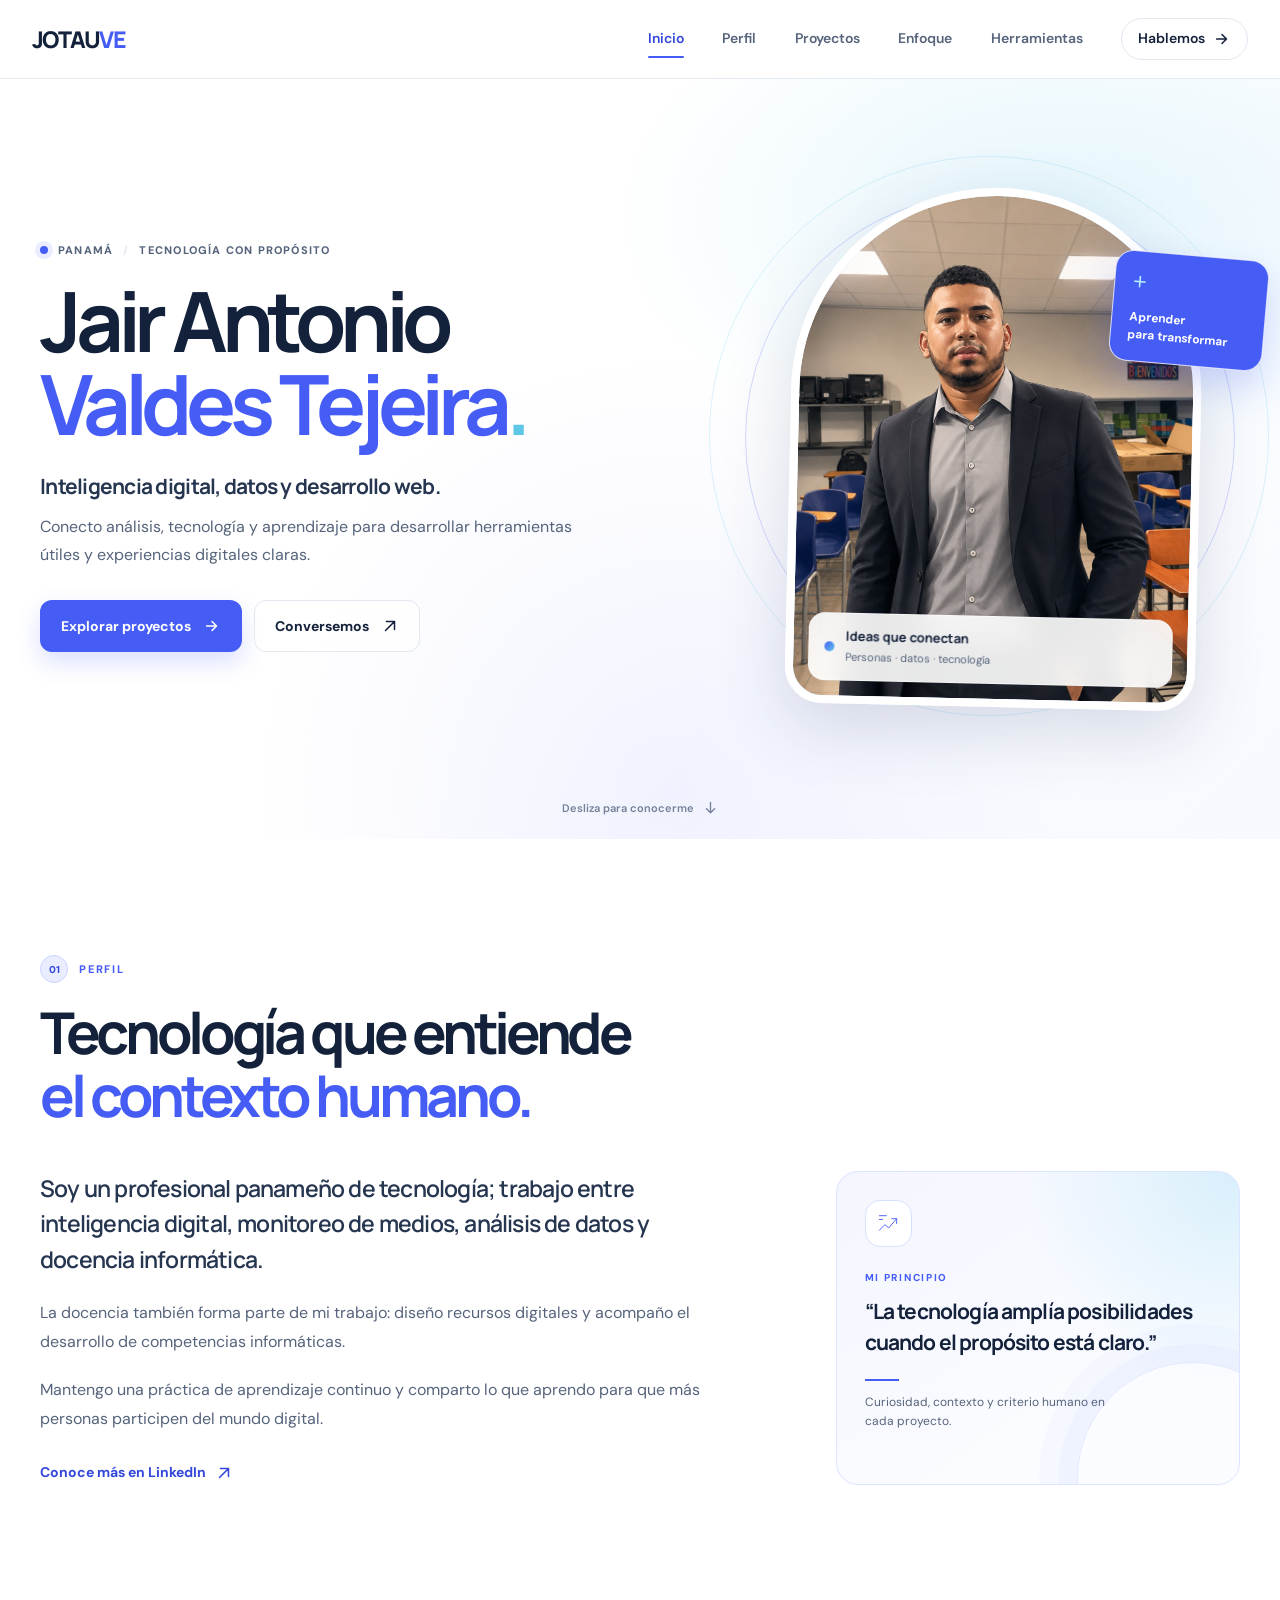
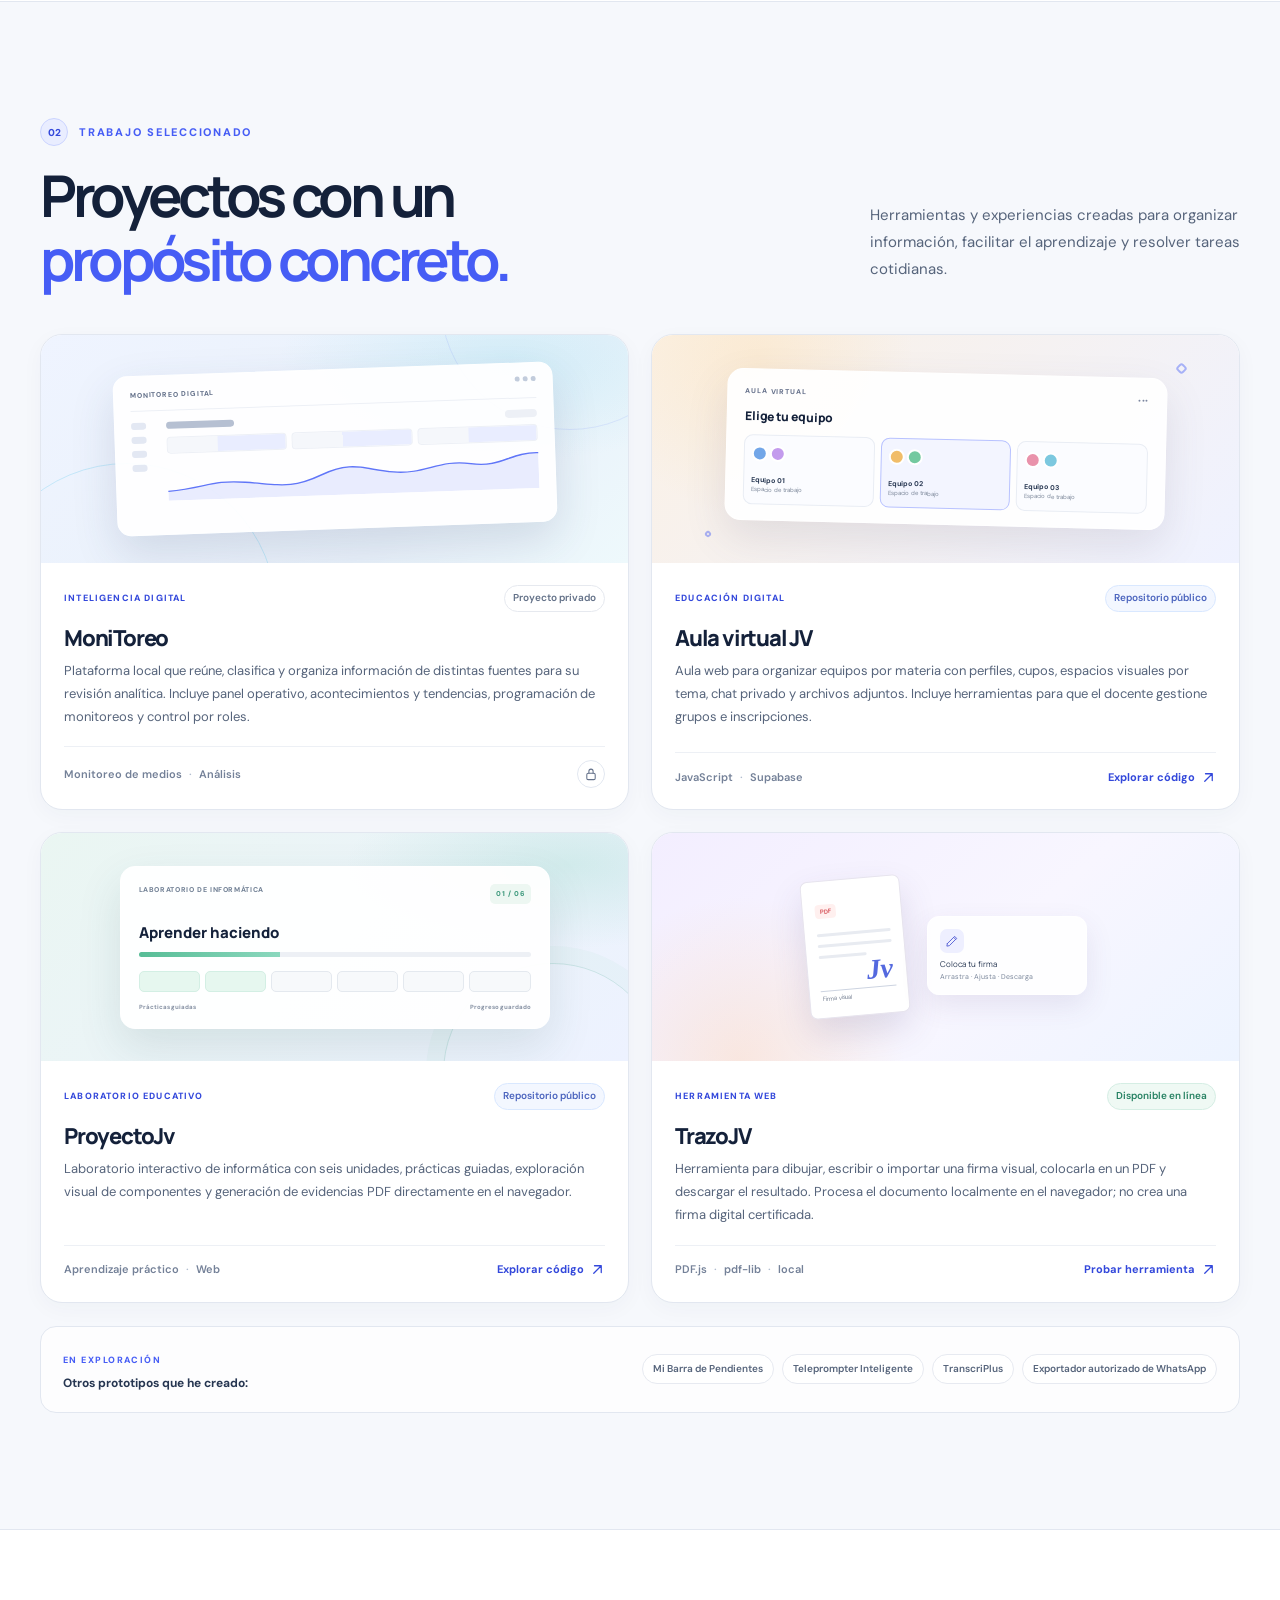
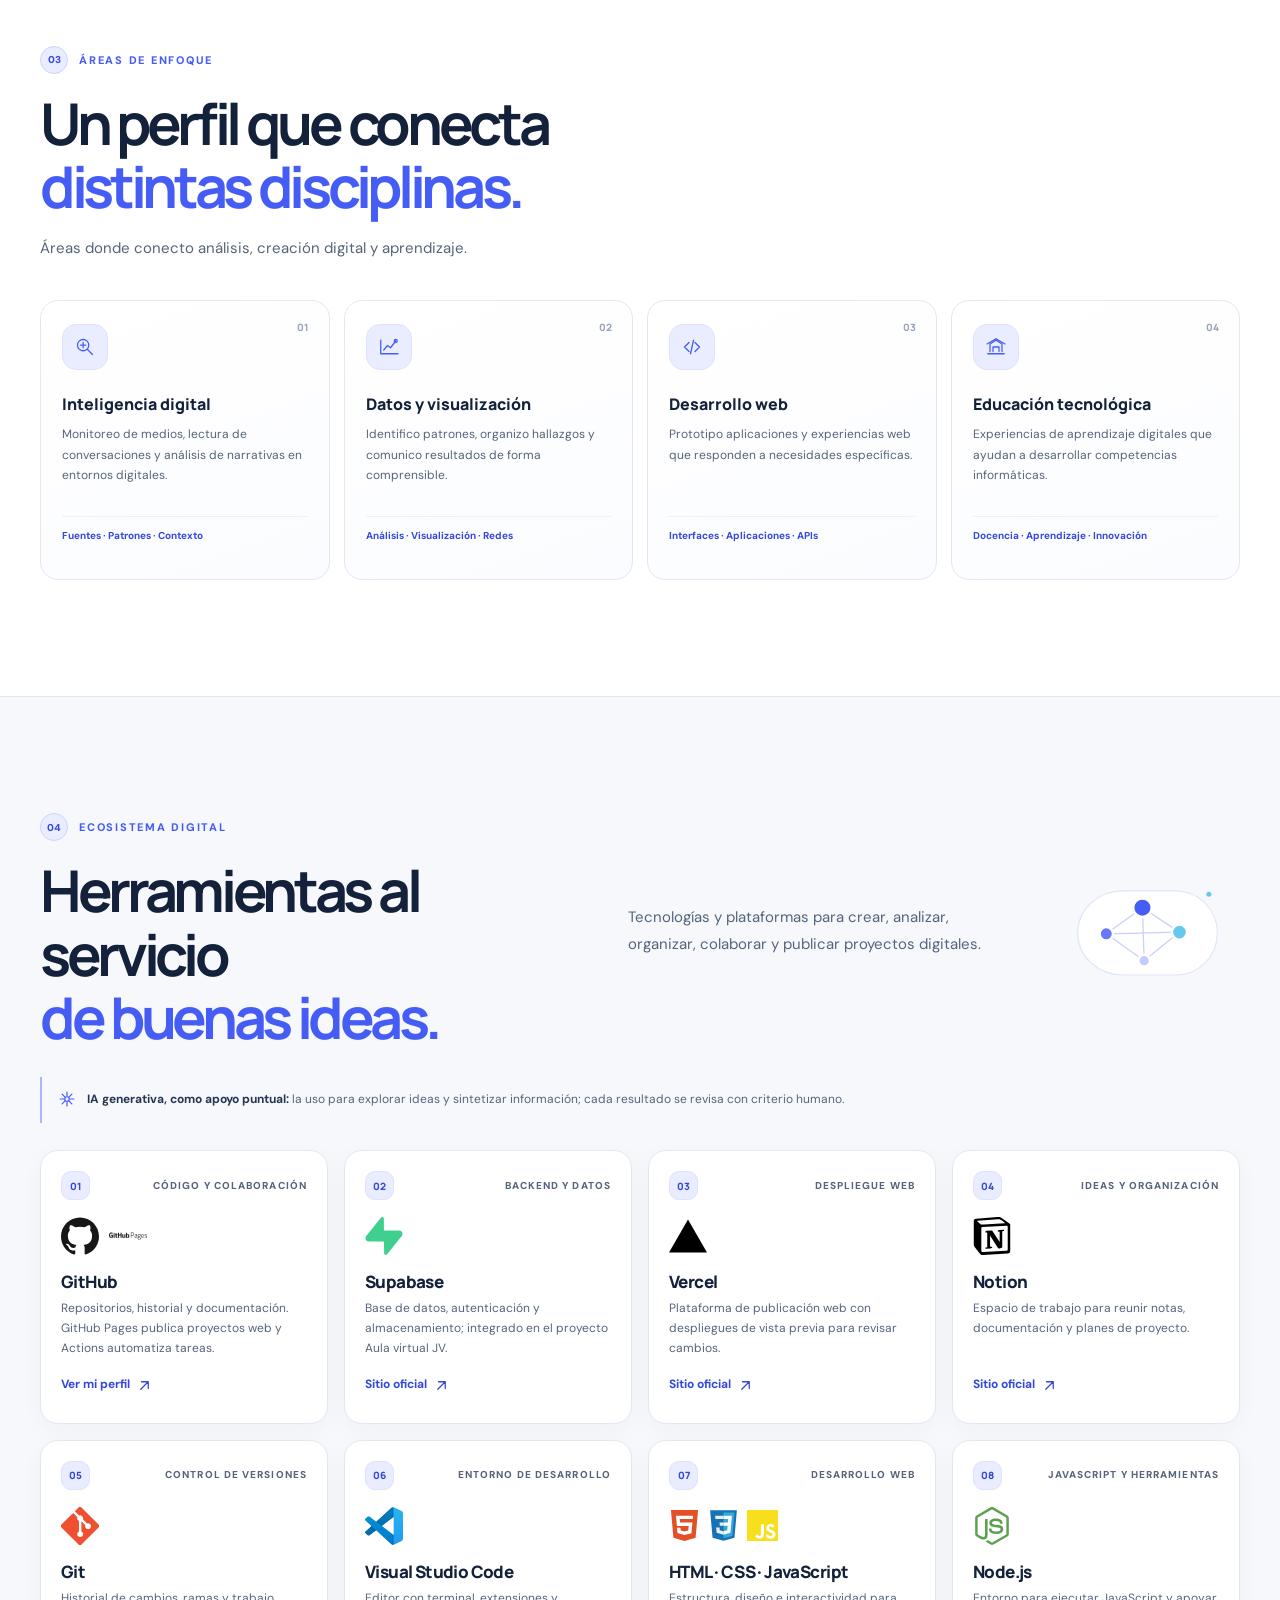
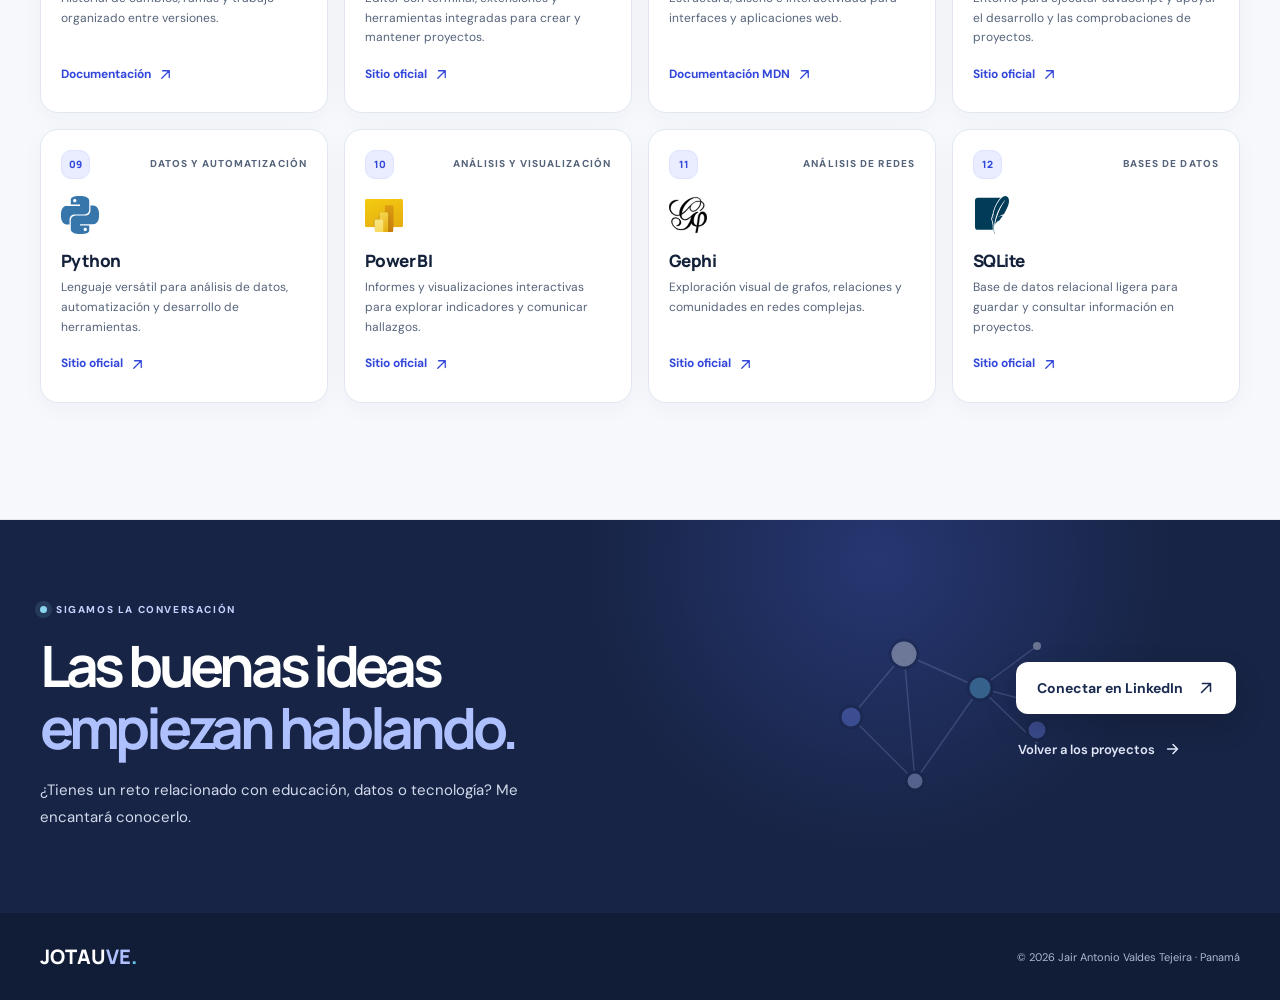
==== commit bae78465: "Ampliar herramientas con logos e interacciones" ====
--- a/index.html
+++ b/index.html
@@ -234,7 +234,7 @@
                             <div class="project-topline"><span class="project-type">HERRAMIENTA WEB</span><span class="project-status project-status-live">Disponible en línea</span></div>
                             <h3>TrazoJV</h3>
                             <p>Herramienta para dibujar, escribir o importar una firma visual, colocarla en un PDF y descargar el resultado. Procesa el documento localmente en el navegador; no crea una firma digital certificada.</p>
-                            <div class="project-footer"><span>Privacidad local <i>·</i> PDF</span><a class="project-link" href="https://jotauve24.github.io/trazo/" target="_blank" rel="noopener noreferrer" aria-label="Abrir la herramienta TrazoJV">
+                            <div class="project-footer"><span>PDF.js <i>·</i> pdf-lib <i>·</i> local</span><a class="project-link" href="https://jotauve24.github.io/trazo/" target="_blank" rel="noopener noreferrer" aria-label="Abrir la herramienta TrazoJV">
                                 Probar herramienta <svg viewBox="0 0 20 20" aria-hidden="true" focusable="false"><path d="M5 15 15 5M6 5h9v9"/></svg>
                             </a></div>
                         </div>
@@ -303,51 +303,123 @@
                         <p class="section-kicker"><span>04</span> ECOSISTEMA DIGITAL</p>
                         <h2 id="tools-title">Herramientas al servicio<br><em>de buenas ideas.</em></h2>
                     </div>
-                    <p class="section-intro">Elijo cada recurso según el reto: investigar, organizar, desarrollar, colaborar o publicar.</p>
+                    <p class="section-intro">Tecnologías y plataformas para crear, analizar, organizar, colaborar y publicar proyectos digitales.</p>
+                    <svg class="tools-illustration" viewBox="0 0 220 160" aria-hidden="true" focusable="false">
+                        <path class="tools-orbit" d="M27 82c0-28 24-50 54-50h62c28 0 50 22 50 50s-22 50-50 50H81c-30 0-54-22-54-50Z" />
+                        <path class="tools-link-line" d="m61 83 43-31 44 29-42 34-45-32Zm43-31 2 63m42-34-87 2" />
+                        <circle class="tools-node tools-node-main" cx="104" cy="52" r="11" />
+                        <circle class="tools-node tools-node-blue" cx="61" cy="83" r="8" />
+                        <circle class="tools-node tools-node-cyan" cx="148" cy="81" r="9" />
+                        <circle class="tools-node tools-node-soft" cx="106" cy="115" r="7" />
+                        <circle class="tools-spark" cx="183" cy="36" r="3" />
+                    </svg>
                 </div>
 
                 <div class="ai-note" data-reveal>
-                    <span class="ai-note-mark" aria-hidden="true">✳</span>
+                    <span class="ai-note-mark" aria-hidden="true"><svg viewBox="0 0 24 24" focusable="false"><path d="M12 2.8v5.1m0 8.2v5.1m9.2-9.2h-5.1m-8.2 0H2.8m15.7-6.5-3.6 3.6m-5.8 5.8-3.6 3.6m13 0-3.6-3.6m-5.8-5.8L5.5 5.5"/><circle cx="12" cy="12" r="3"/></svg></span>
                     <p><strong>IA generativa, como apoyo puntual:</strong> la uso para explorar ideas y sintetizar información; cada resultado se revisa con criterio humano.</p>
                 </div>
 
                 <div class="tools-grid">
-                    <article class="tool-card" data-reveal>
+                    <a class="tool-card" href="https://github.com/Jotauve24" target="_blank" rel="noopener noreferrer" aria-label="Abrir mi perfil de GitHub en una pestaña nueva" data-reveal>
                         <div class="tool-card-top"><span class="tool-number">01</span><span class="tool-category">CÓDIGO Y COLABORACIÓN</span></div>
+                        <span class="tool-logos" aria-hidden="true"><img src="img/tools/github.svg" alt="" loading="lazy" decoding="async"><img src="img/tools/githubpages.svg" alt="" loading="lazy" decoding="async"></span>
                         <h3>GitHub</h3>
-                        <p>Repositorios, historial y documentación para colaborar, publicar sitios con GitHub Pages y automatizar tareas con Actions.</p>
-                        <a class="tool-link" href="https://github.com/Jotauve24" target="_blank" rel="noopener noreferrer">Ver mi perfil <svg viewBox="0 0 20 20" aria-hidden="true" focusable="false"><path d="M5 15 15 5M6 5h9v9"/></svg></a>
-                    </article>
-                    <article class="tool-card" data-reveal>
+                        <p>Repositorios, historial y documentación. GitHub Pages publica proyectos web y Actions automatiza tareas.</p>
+                        <span class="tool-card-action">Ver mi perfil <svg viewBox="0 0 20 20" aria-hidden="true" focusable="false"><path d="M5 15 15 5M6 5h9v9"/></svg></span>
+                    </a>
+                    <a class="tool-card" href="https://supabase.com/" target="_blank" rel="noopener noreferrer" aria-label="Conocer Supabase en una pestaña nueva" data-reveal>
                         <div class="tool-card-top"><span class="tool-number">02</span><span class="tool-category">BACKEND Y DATOS</span></div>
+                        <span class="tool-logos" aria-hidden="true"><img src="img/tools/supabase.svg" alt="" loading="lazy" decoding="async"></span>
                         <h3>Supabase</h3>
-                        <p>Base de datos, autenticación y almacenamiento para aplicaciones conectadas; lo utilizo en Aula virtual JV.</p>
-                        <a class="tool-link" href="https://supabase.com/" target="_blank" rel="noopener noreferrer">Conocer Supabase <svg viewBox="0 0 20 20" aria-hidden="true" focusable="false"><path d="M5 15 15 5M6 5h9v9"/></svg></a>
-                    </article>
-                    <article class="tool-card" data-reveal>
-                        <div class="tool-card-top"><span class="tool-number">03</span><span class="tool-category">PUBLICACIÓN WEB</span></div>
+                        <p>Base de datos, autenticación y almacenamiento; integrado en el proyecto Aula virtual JV.</p>
+                        <span class="tool-card-action">Sitio oficial <svg viewBox="0 0 20 20" aria-hidden="true" focusable="false"><path d="M5 15 15 5M6 5h9v9"/></svg></span>
+                    </a>
+                    <a class="tool-card" href="https://vercel.com/" target="_blank" rel="noopener noreferrer" aria-label="Conocer Vercel en una pestaña nueva" data-reveal>
+                        <div class="tool-card-top"><span class="tool-number">03</span><span class="tool-category">DESPLIEGUE WEB</span></div>
+                        <span class="tool-logos" aria-hidden="true"><img src="img/tools/vercel.svg" alt="" loading="lazy" decoding="async"></span>
                         <h3>Vercel</h3>
-                        <p>Despliegue de sitios y aplicaciones web, con vistas previas para revisar cambios antes de publicarlos.</p>
-                        <a class="tool-link" href="https://vercel.com/" target="_blank" rel="noopener noreferrer">Conocer Vercel <svg viewBox="0 0 20 20" aria-hidden="true" focusable="false"><path d="M5 15 15 5M6 5h9v9"/></svg></a>
-                    </article>
-                    <article class="tool-card" data-reveal>
+                        <p>Plataforma de publicación web con despliegues de vista previa para revisar cambios.</p>
+                        <span class="tool-card-action">Sitio oficial <svg viewBox="0 0 20 20" aria-hidden="true" focusable="false"><path d="M5 15 15 5M6 5h9v9"/></svg></span>
+                    </a>
+                    <a class="tool-card" href="https://www.notion.com/" target="_blank" rel="noopener noreferrer" aria-label="Conocer Notion en una pestaña nueva" data-reveal>
                         <div class="tool-card-top"><span class="tool-number">04</span><span class="tool-category">IDEAS Y ORGANIZACIÓN</span></div>
+                        <span class="tool-logos" aria-hidden="true"><img src="img/tools/notion.svg" alt="" loading="lazy" decoding="async"></span>
                         <h3>Notion</h3>
-                        <p>Organización de notas, documentación y seguimiento de proyectos para mantener el trabajo claro y conectado.</p>
-                        <a class="tool-link" href="https://www.notion.com/" target="_blank" rel="noopener noreferrer">Conocer Notion <svg viewBox="0 0 20 20" aria-hidden="true" focusable="false"><path d="M5 15 15 5M6 5h9v9"/></svg></a>
-                    </article>
-                    <article class="tool-card tool-card-stack" data-reveal>
-                        <div class="tool-card-top"><span class="tool-number">05</span><span class="tool-category">DESARROLLO Y DATOS</span></div>
-                        <h3>Tecnologías y datos</h3>
-                        <p>Según el proyecto, trabajo con HTML, CSS, Python, Power BI, JavaScript, Node.js, SQLite, APIs y bases de datos.</p>
-                        <span class="tool-note">Datos · Automatización · Aplicaciones</span>
-                    </article>
+                        <p>Espacio de trabajo para reunir notas, documentación y planes de proyecto.</p>
+                        <span class="tool-card-action">Sitio oficial <svg viewBox="0 0 20 20" aria-hidden="true" focusable="false"><path d="M5 15 15 5M6 5h9v9"/></svg></span>
+                    </a>
+                    <a class="tool-card" href="https://git-scm.com/" target="_blank" rel="noopener noreferrer" aria-label="Conocer Git en una pestaña nueva" data-reveal>
+                        <div class="tool-card-top"><span class="tool-number">05</span><span class="tool-category">CONTROL DE VERSIONES</span></div>
+                        <span class="tool-logos" aria-hidden="true"><img src="img/tools/git.svg" alt="" loading="lazy" decoding="async"></span>
+                        <h3>Git</h3>
+                        <p>Historial de cambios, ramas y trabajo organizado entre versiones.</p>
+                        <span class="tool-card-action">Documentación <svg viewBox="0 0 20 20" aria-hidden="true" focusable="false"><path d="M5 15 15 5M6 5h9v9"/></svg></span>
+                    </a>
+                    <a class="tool-card" href="https://code.visualstudio.com/" target="_blank" rel="noopener noreferrer" aria-label="Conocer Visual Studio Code en una pestaña nueva" data-reveal>
+                        <div class="tool-card-top"><span class="tool-number">06</span><span class="tool-category">ENTORNO DE DESARROLLO</span></div>
+                        <span class="tool-logos" aria-hidden="true"><img src="img/tools/vscode.svg" alt="" loading="lazy" decoding="async"></span>
+                        <h3>Visual Studio Code</h3>
+                        <p>Editor con terminal, extensiones y herramientas integradas para crear y mantener proyectos.</p>
+                        <span class="tool-card-action">Sitio oficial <svg viewBox="0 0 20 20" aria-hidden="true" focusable="false"><path d="M5 15 15 5M6 5h9v9"/></svg></span>
+                    </a>
+                    <a class="tool-card" href="https://developer.mozilla.org/es/docs/Web" target="_blank" rel="noopener noreferrer" aria-label="Consultar documentación de tecnologías web en una pestaña nueva" data-reveal>
+                        <div class="tool-card-top"><span class="tool-number">07</span><span class="tool-category">DESARROLLO WEB</span></div>
+                        <span class="tool-logos tool-logos-row" aria-hidden="true"><img src="img/tools/html5.svg" alt="" loading="lazy" decoding="async"><img src="img/tools/css3.svg" alt="" loading="lazy" decoding="async"><img src="img/tools/javascript.svg" alt="" loading="lazy" decoding="async"></span>
+                        <h3>HTML · CSS · JavaScript</h3>
+                        <p>Estructura, diseño e interactividad para interfaces y aplicaciones web.</p>
+                        <span class="tool-card-action">Documentación MDN <svg viewBox="0 0 20 20" aria-hidden="true" focusable="false"><path d="M5 15 15 5M6 5h9v9"/></svg></span>
+                    </a>
+                    <a class="tool-card" href="https://nodejs.org/" target="_blank" rel="noopener noreferrer" aria-label="Conocer Node.js en una pestaña nueva" data-reveal>
+                        <div class="tool-card-top"><span class="tool-number">08</span><span class="tool-category">JAVASCRIPT Y HERRAMIENTAS</span></div>
+                        <span class="tool-logos" aria-hidden="true"><img src="img/tools/nodejs.svg" alt="" loading="lazy" decoding="async"></span>
+                        <h3>Node.js</h3>
+                        <p>Entorno para ejecutar JavaScript y apoyar el desarrollo y las comprobaciones de proyectos.</p>
+                        <span class="tool-card-action">Sitio oficial <svg viewBox="0 0 20 20" aria-hidden="true" focusable="false"><path d="M5 15 15 5M6 5h9v9"/></svg></span>
+                    </a>
+                    <a class="tool-card" href="https://www.python.org/" target="_blank" rel="noopener noreferrer" aria-label="Conocer Python en una pestaña nueva" data-reveal>
+                        <div class="tool-card-top"><span class="tool-number">09</span><span class="tool-category">DATOS Y AUTOMATIZACIÓN</span></div>
+                        <span class="tool-logos" aria-hidden="true"><img src="img/tools/python.svg" alt="" loading="lazy" decoding="async"></span>
+                        <h3>Python</h3>
+                        <p>Lenguaje versátil para análisis de datos, automatización y desarrollo de herramientas.</p>
+                        <span class="tool-card-action">Sitio oficial <svg viewBox="0 0 20 20" aria-hidden="true" focusable="false"><path d="M5 15 15 5M6 5h9v9"/></svg></span>
+                    </a>
+                    <a class="tool-card" href="https://www.microsoft.com/power-platform/products/power-bi" target="_blank" rel="noopener noreferrer" aria-label="Conocer Power BI en una pestaña nueva" data-reveal>
+                        <div class="tool-card-top"><span class="tool-number">10</span><span class="tool-category">ANÁLISIS Y VISUALIZACIÓN</span></div>
+                        <span class="tool-logos" aria-hidden="true"><img src="img/tools/powerbi.svg" alt="" loading="lazy" decoding="async"></span>
+                        <h3>Power BI</h3>
+                        <p>Informes y visualizaciones interactivas para explorar indicadores y comunicar hallazgos.</p>
+                        <span class="tool-card-action">Sitio oficial <svg viewBox="0 0 20 20" aria-hidden="true" focusable="false"><path d="M5 15 15 5M6 5h9v9"/></svg></span>
+                    </a>
+                    <a class="tool-card" href="https://gephi.org/" target="_blank" rel="noopener noreferrer" aria-label="Conocer Gephi en una pestaña nueva" data-reveal>
+                        <div class="tool-card-top"><span class="tool-number">11</span><span class="tool-category">ANÁLISIS DE REDES</span></div>
+                        <span class="tool-logos" aria-hidden="true"><img src="img/tools/gephi.svg" alt="" loading="lazy" decoding="async"></span>
+                        <h3>Gephi</h3>
+                        <p>Exploración visual de grafos, relaciones y comunidades en redes complejas.</p>
+                        <span class="tool-card-action">Sitio oficial <svg viewBox="0 0 20 20" aria-hidden="true" focusable="false"><path d="M5 15 15 5M6 5h9v9"/></svg></span>
+                    </a>
+                    <a class="tool-card" href="https://www.sqlite.org/" target="_blank" rel="noopener noreferrer" aria-label="Conocer SQLite en una pestaña nueva" data-reveal>
+                        <div class="tool-card-top"><span class="tool-number">12</span><span class="tool-category">BASES DE DATOS</span></div>
+                        <span class="tool-logos" aria-hidden="true"><img src="img/tools/sqlite.svg" alt="" loading="lazy" decoding="async"></span>
+                        <h3>SQLite</h3>
+                        <p>Base de datos relacional ligera para guardar y consultar información en proyectos.</p>
+                        <span class="tool-card-action">Sitio oficial <svg viewBox="0 0 20 20" aria-hidden="true" focusable="false"><path d="M5 15 15 5M6 5h9v9"/></svg></span>
+                    </a>
                 </div>
             </div>
         </section>
 
         <section class="contact-section" id="contacto" aria-labelledby="contact-title">
             <div class="contact-glow" aria-hidden="true"></div>
+            <svg class="contact-illustration" viewBox="0 0 260 220" aria-hidden="true" focusable="false">
+                <path class="contact-network-line" d="m36 111 53-63 76 34 57-42M36 111l64 64 65-93 57 55M89 48l11 127m65-93 57 15" />
+                <circle class="contact-network-node contact-network-node-main" cx="89" cy="48" r="14" />
+                <circle class="contact-network-node contact-network-node-blue" cx="36" cy="111" r="11" />
+                <circle class="contact-network-node contact-network-node-cyan" cx="165" cy="82" r="12" />
+                <circle class="contact-network-node contact-network-node-pale" cx="100" cy="175" r="9" />
+                <circle class="contact-network-node contact-network-node-blue" cx="222" cy="124" r="10" />
+                <circle class="contact-network-dot" cx="222" cy="40" r="4" />
+            </svg>
             <div class="contact-inner page-width" data-reveal>
                 <div class="contact-copy">
                     <p class="contact-kicker"><span></span> SIGAMOS LA CONVERSACIÓN</p>
--- a/css/style.css
+++ b/css/style.css
@@ -2073,7 +2073,6 @@
     }
 }
 
-
 @media(max-width:760px){
     html:not(.js-menu) .header-inner{flex-wrap:wrap;padding-block:8px}
     html:not(.js-menu) .menu-toggle{display:none}
@@ -2282,3 +2281,216 @@
         min-height: 205px;
     }
 }
+
+/* Tarjetas de herramientas con marcas, enlaces completos y movimiento discreto */
+.tools-section .section-heading-row {
+    display: grid;
+    grid-template-columns: minmax(0, 1.15fr) minmax(245px, .78fr) minmax(120px, .42fr);
+    align-items: center;
+    gap: clamp(20px, 3.6vw, 48px);
+}
+
+.tools-section .section-intro {
+    max-width: none;
+    margin: 0;
+}
+
+.tools-illustration {
+    width: 100%;
+    max-width: 185px;
+    justify-self: end;
+    overflow: visible;
+}
+
+.tools-orbit {
+    fill: #fff;
+    stroke: #e1e6f7;
+    stroke-width: 1.4;
+}
+
+.tools-link-line {
+    fill: none;
+    stroke: #c8d0f8;
+    stroke-linecap: round;
+    stroke-linejoin: round;
+    stroke-width: 1.5;
+}
+
+.tools-node {
+    stroke: #fff;
+    stroke-width: 3;
+}
+
+.tools-node-main { fill: #465df5; animation: node-breathe 5.2s ease-in-out infinite; transform-box: fill-box; transform-origin: center; }
+.tools-node-blue { fill: #6679f8; }
+.tools-node-cyan { fill: #65c9ee; }
+.tools-node-soft { fill: #c2ccff; }
+.tools-spark { fill: #65c9ee; }
+
+.ai-note-mark svg {
+    width: 18px;
+    height: 18px;
+    fill: none;
+    stroke: currentColor;
+    stroke-linecap: round;
+    stroke-linejoin: round;
+    stroke-width: 1.6;
+}
+
+.tools-grid {
+    display: grid;
+    grid-template-columns: repeat(4, minmax(0, 1fr));
+    gap: 16px;
+}
+
+.tool-card {
+    min-width: 0;
+    min-height: 270px;
+    padding: 20px;
+    color: var(--ink);
+    text-decoration: none;
+}
+
+.tool-card:hover,
+.tool-card:focus-visible {
+    transform: translateY(-4px);
+    border-color: #cbd4ff;
+    box-shadow: var(--shadow);
+}
+
+.tool-card:focus-visible {
+    outline: 3px solid var(--brand);
+    outline-offset: 3px;
+}
+
+.tool-logos {
+    height: 44px;
+    margin-top: 14px;
+    display: flex;
+    align-items: center;
+    gap: 10px;
+}
+
+.tool-logos img {
+    width: 38px;
+    height: 38px;
+    object-fit: contain;
+    transition: transform 200ms ease;
+}
+
+.tool-logos-row { gap: 8px; }
+.tool-logos-row img { width: 31px; height: 34px; }
+
+.tool-category {
+    color: var(--muted);
+    font-size: 10px;
+}
+
+.tool-card h3 {
+    margin: 13px 0 6px;
+    font-size: 17px;
+    line-height: 1.3;
+    letter-spacing: -.035em;
+}
+
+.tool-card p {
+    margin: 0;
+    font-size: 12px;
+    line-height: 1.65;
+}
+
+.tool-card-action {
+    min-height: 44px;
+    margin-top: auto;
+    padding-top: 9px;
+    display: flex;
+    align-items: center;
+    gap: 7px;
+    color: var(--brand-dark);
+    font-size: 12px;
+    font-weight: 700;
+}
+
+.tool-card-action svg {
+    width: 15px;
+    height: 15px;
+    fill: none;
+    stroke: currentColor;
+    stroke-linecap: round;
+    stroke-linejoin: round;
+    stroke-width: 1.7;
+    transition: transform 180ms ease;
+}
+
+.tool-card:hover .tool-logos img,
+.tool-card:focus-visible .tool-logos img {
+    transform: translateY(-2px);
+}
+
+.tool-card:hover .tool-card-action svg,
+.tool-card:focus-visible .tool-card-action svg {
+    transform: translate(3px, -1px);
+}
+
+html.has-motion .tools-grid [data-reveal] { transition-delay: 0ms; }
+html.has-motion .tools-grid [data-reveal]:nth-child(4n + 2) { transition-delay: 55ms; }
+html.has-motion .tools-grid [data-reveal]:nth-child(4n + 3) { transition-delay: 110ms; }
+html.has-motion .tools-grid [data-reveal]:nth-child(4n + 4) { transition-delay: 165ms; }
+
+.contact-illustration {
+    position: absolute;
+    z-index: 0;
+    top: 50%;
+    right: clamp(135px, 16vw, 230px);
+    width: min(260px, 23vw);
+    height: auto;
+    overflow: visible;
+    opacity: .34;
+    pointer-events: none;
+    transform: translateY(-50%);
+}
+
+.contact-network-line {
+    fill: none;
+    stroke: #b9c7ff;
+    stroke-linecap: round;
+    stroke-linejoin: round;
+    stroke-width: 1.4;
+    opacity: .56;
+}
+
+.contact-network-node { stroke: #172445; stroke-width: 3; }
+.contact-network-node-main { fill: #fff; animation: node-breathe 5.8s ease-in-out infinite; transform-box: fill-box; transform-origin: center; }
+.contact-network-node-blue { fill: #778bff; }
+.contact-network-node-cyan { fill: #65c9ee; }
+.contact-network-node-pale { fill: #c5d0ff; }
+.contact-network-dot { fill: #fff; }
+
+@keyframes node-breathe {
+    0%, 100% { transform: scale(1); }
+    50% { transform: scale(1.12); }
+}
+
+@media (max-width: 1100px) {
+    .tools-grid { grid-template-columns: repeat(3, minmax(0, 1fr)); }
+    .tools-section .section-heading-row { grid-template-columns: minmax(0, 1.1fr) minmax(240px, .8fr); }
+    .tools-illustration { display: none; }
+}
+
+@media (max-width: 900px) {
+    .tools-grid { grid-template-columns: repeat(2, minmax(0, 1fr)); }
+    .tool-card { min-height: 250px; }
+    .contact-illustration { right: 130px; width: 220px; opacity: .25; }
+}
+
+@media (max-width: 760px) {
+    .tools-section .section-heading-row { grid-template-columns: 1fr; gap: 14px; }
+    .tools-section .section-heading-row .section-intro { max-width: 460px; }
+    .contact-illustration { right: 48px; width: 180px; opacity: .18; }
+}
+
+@media (max-width: 560px) {
+    .tools-grid { grid-template-columns: 1fr; }
+    .tool-card { min-height: 225px; }
+    .contact-illustration { right: -2px; width: 140px; opacity: .14; }
+}
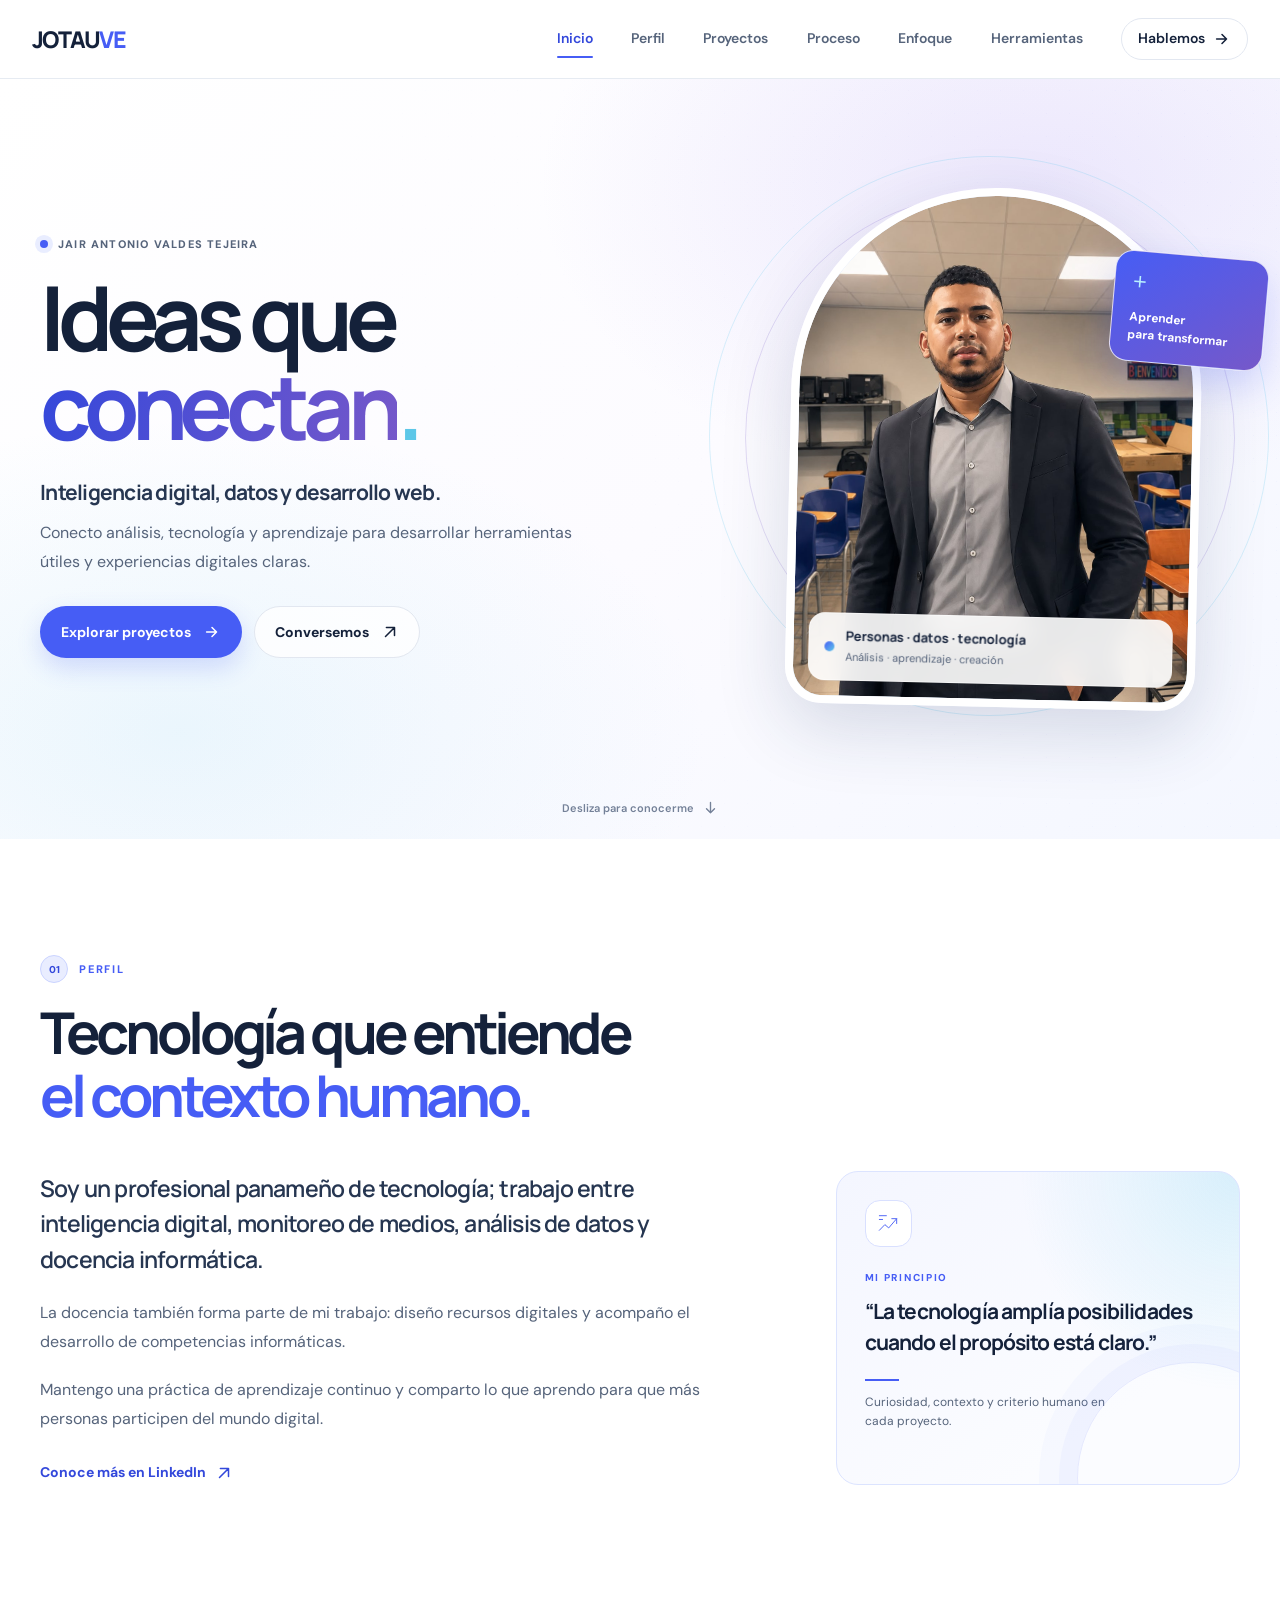
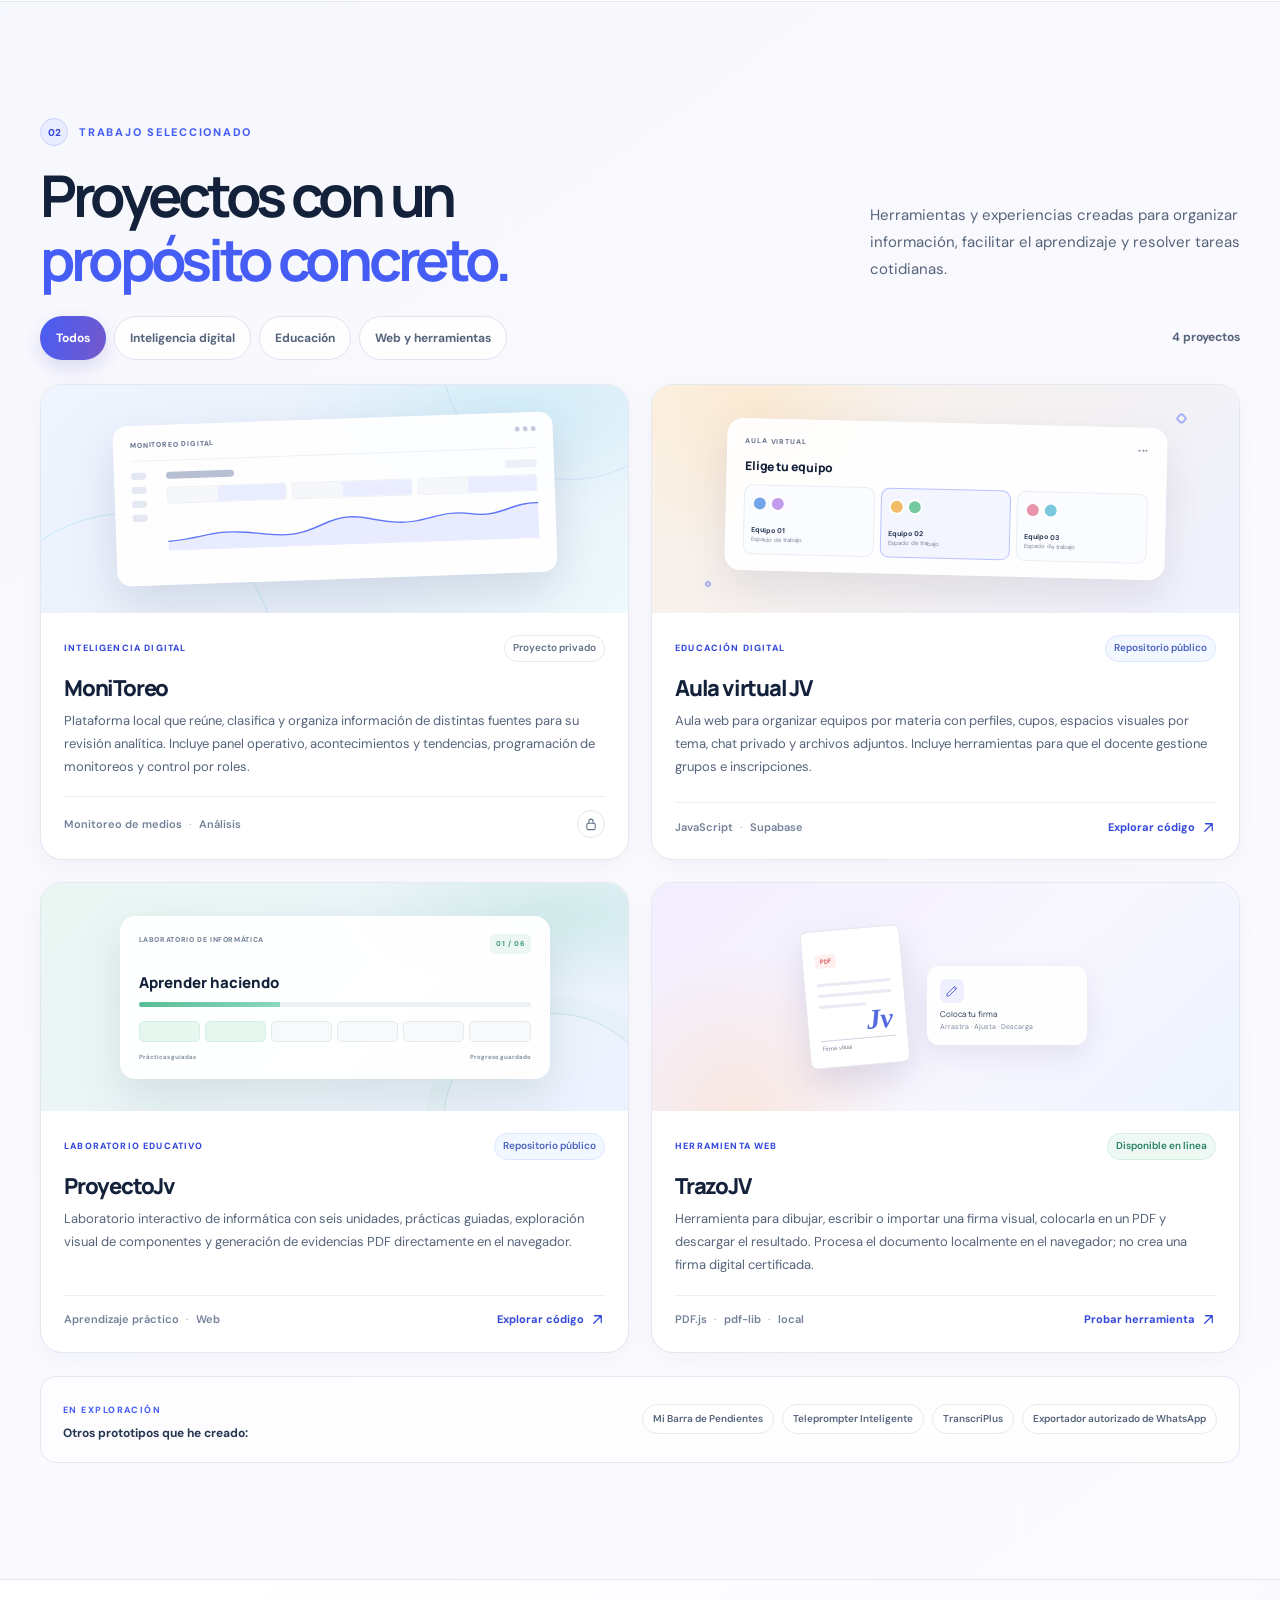
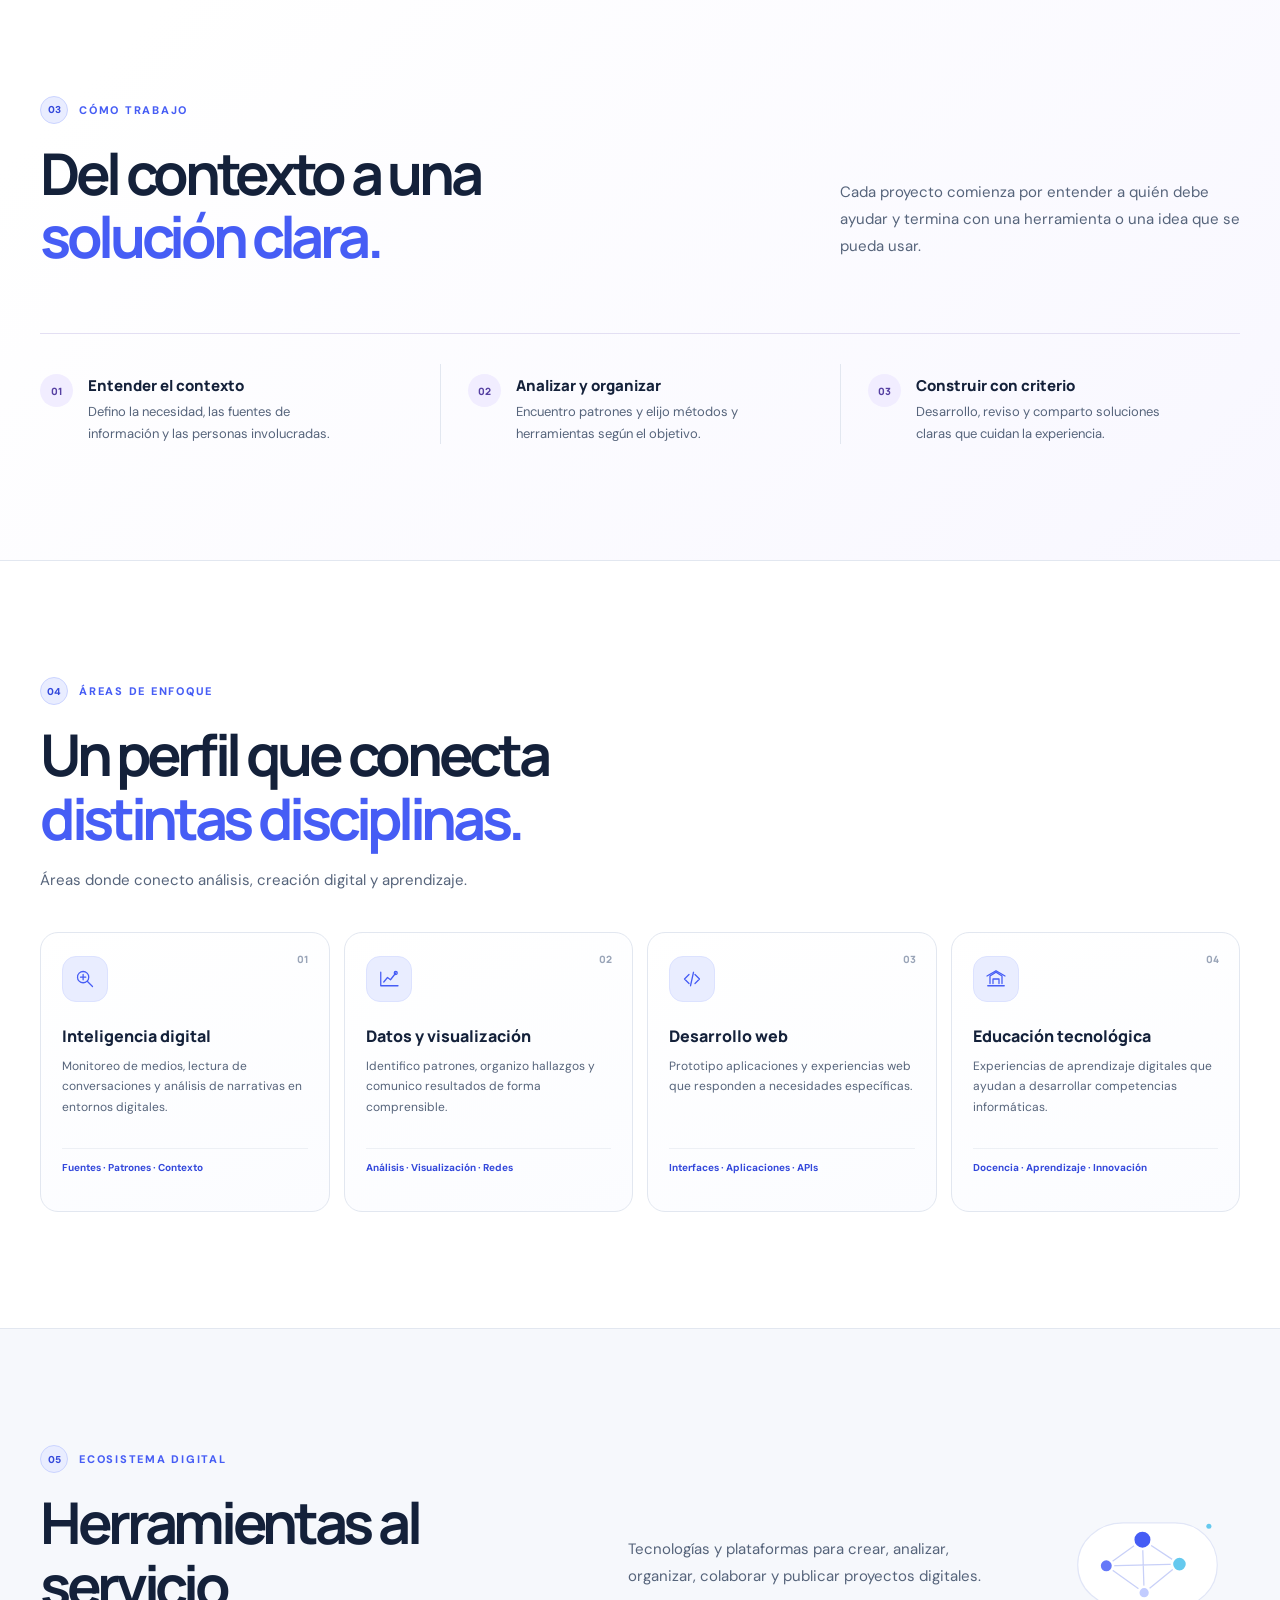
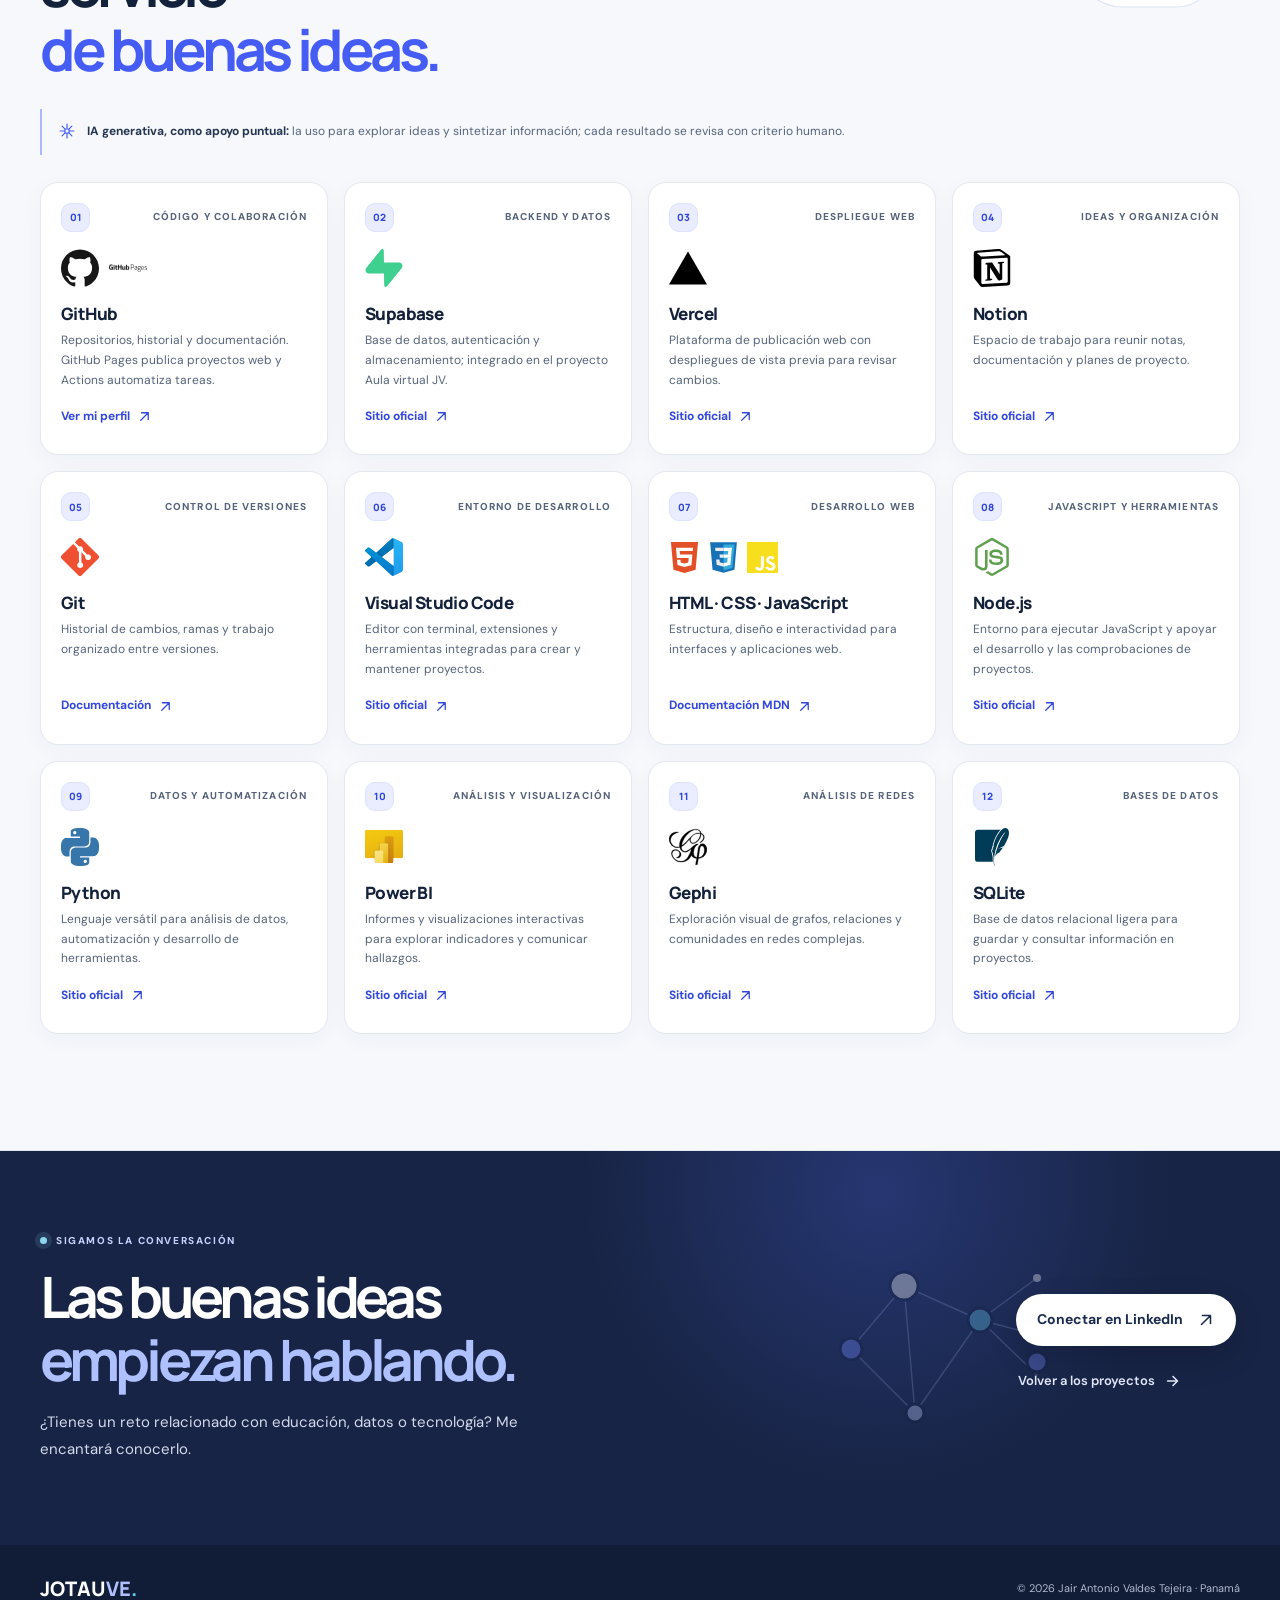
==== commit f224d7b9: "Refinar portada y exploración de proyectos" ====
--- a/index.html
+++ b/index.html
@@ -45,6 +45,7 @@
                 <a class="nav-link" href="#inicio">Inicio</a>
                 <a class="nav-link" href="#perfil">Perfil</a>
                 <a class="nav-link" href="#proyectos">Proyectos</a>
+                <a class="nav-link" href="#proceso">Proceso</a>
                 <a class="nav-link" href="#enfoque">Enfoque</a>
                 <a class="nav-link" href="#herramientas">Herramientas</a>
                 <a class="nav-link nav-contact" href="#contacto">
@@ -65,8 +66,8 @@
             <div class="hero-glow hero-glow-two" aria-hidden="true"></div>
             <div class="hero-inner page-width">
                 <div class="hero-copy" data-reveal>
-                    <p class="eyebrow"><span class="eyebrow-mark" aria-hidden="true"></span> Panamá <span class="eyebrow-divider">/</span> Tecnología con propósito</p>
-                    <h1 id="hero-title">Jair Antonio<br><span>Valdes Tejeira</span><i aria-hidden="true">.</i></h1>
+                    <p class="eyebrow"><span class="eyebrow-mark" aria-hidden="true"></span> Jair Antonio Valdes Tejeira</p>
+                    <h1 id="hero-title">Ideas que<br><span>conectan</span><i aria-hidden="true">.</i></h1>
                     <p class="hero-role">Inteligencia digital, datos y desarrollo web.</p>
                     <p class="hero-description">
                         Conecto análisis, tecnología y aprendizaje para desarrollar herramientas útiles y experiencias digitales claras.
@@ -90,7 +91,7 @@
                         <img src="img/perfil.png" alt="Retrato de Jair Antonio Valdes Tejeira" width="1086" height="1470" fetchpriority="high">
                         <figcaption>
                             <span class="portrait-caption-mark" aria-hidden="true"></span>
-                            <span><strong>Ideas que conectan</strong><small>Personas · datos · tecnología</small></span>
+                            <span><strong>Personas · datos · tecnología</strong><small>Análisis · aprendizaje · creación</small></span>
                         </figcaption>
                     </figure>
                     <div class="hero-sticker" aria-hidden="true">
@@ -154,8 +155,18 @@
                     <p class="section-intro">Herramientas y experiencias creadas para organizar información, facilitar el aprendizaje y resolver tareas cotidianas.</p>
                 </div>
 
+                <div class="project-discovery" data-reveal>
+                    <div class="project-filters" role="group" aria-label="Filtrar proyectos">
+                        <button class="project-filter is-active" type="button" data-project-filter="all" aria-pressed="true">Todos</button>
+                        <button class="project-filter" type="button" data-project-filter="analysis" aria-pressed="false">Inteligencia digital</button>
+                        <button class="project-filter" type="button" data-project-filter="education" aria-pressed="false">Educación</button>
+                        <button class="project-filter" type="button" data-project-filter="web" aria-pressed="false">Web y herramientas</button>
+                    </div>
+                    <p class="project-count" id="project-count" aria-live="polite" aria-atomic="true">4 proyectos</p>
+                </div>
+
                 <div class="project-grid">
-                    <article class="project-card" data-reveal>
+                    <article class="project-card" data-category="analysis" data-reveal>
                         <div class="project-art art-monitoring" aria-hidden="true">
                             <div class="mini-window monitor-window">
                                 <div class="mini-window-bar"><span>MONITOREO DIGITAL</span><span class="window-dots"><i></i><i></i><i></i></span></div>
@@ -178,7 +189,7 @@
                         </div>
                     </article>
 
-                    <article class="project-card" data-reveal>
+                    <article class="project-card" data-category="education" data-reveal>
                         <div class="project-art art-classroom" aria-hidden="true">
                             <div class="room-preview">
                                 <div class="room-title"><span>AULA VIRTUAL</span><span class="room-menu">•••</span></div>
@@ -201,7 +212,7 @@
                         </div>
                     </article>
 
-                    <article class="project-card" data-reveal>
+                    <article class="project-card" data-category="education" data-reveal>
                         <div class="project-art art-learning" aria-hidden="true">
                             <div class="learning-preview">
                                 <div class="learning-top"><span>LABORATORIO DE INFORMÁTICA</span><span>01 / 06</span></div>
@@ -222,7 +233,7 @@
                         </div>
                     </article>
 
-                    <article class="project-card" data-reveal>
+                    <article class="project-card" data-category="web" data-reveal>
                         <div class="project-art art-trazo" aria-hidden="true">
                             <div class="pdf-preview">
                                 <div class="pdf-page"><span class="pdf-badge">PDF</span><i class="pdf-line pdf-line-wide"></i><i class="pdf-line"></i><i class="pdf-line pdf-line-short"></i><span class="signature-stroke">Jv</span><i class="pdf-sign-line"></i><small>Firma visual</small></div>
@@ -253,10 +264,36 @@
             </div>
         </section>
 
+        <section class="section process-section" id="proceso" aria-labelledby="process-title">
+            <div class="page-width">
+                <div class="section-heading section-heading-row" data-reveal>
+                    <div>
+                        <p class="section-kicker"><span>03</span> CÓMO TRABAJO</p>
+                        <h2 id="process-title">Del contexto a una<br><em>solución clara.</em></h2>
+                    </div>
+                    <p class="section-intro">Cada proyecto comienza por entender a quién debe ayudar y termina con una herramienta o una idea que se pueda usar.</p>
+                </div>
+                <div class="process-row" role="list" aria-label="Etapas de trabajo">
+                    <article class="process-step" role="listitem" data-reveal>
+                        <span class="process-number">01</span>
+                        <div><h3>Entender el contexto</h3><p>Defino la necesidad, las fuentes de información y las personas involucradas.</p></div>
+                    </article>
+                    <article class="process-step" role="listitem" data-reveal>
+                        <span class="process-number">02</span>
+                        <div><h3>Analizar y organizar</h3><p>Encuentro patrones y elijo métodos y herramientas según el objetivo.</p></div>
+                    </article>
+                    <article class="process-step" role="listitem" data-reveal>
+                        <span class="process-number">03</span>
+                        <div><h3>Construir con criterio</h3><p>Desarrollo, reviso y comparto soluciones claras que cuidan la experiencia.</p></div>
+                    </article>
+                </div>
+            </div>
+        </section>
+
         <section class="section focus-section" id="enfoque" aria-labelledby="focus-title">
             <div class="page-width">
                 <div class="section-heading" data-reveal>
-                    <p class="section-kicker"><span>03</span> ÁREAS DE ENFOQUE</p>
+                    <p class="section-kicker"><span>04</span> ÁREAS DE ENFOQUE</p>
                     <h2 id="focus-title">Un perfil que conecta<br><em>distintas disciplinas.</em></h2>
                     <p class="section-intro">Áreas donde conecto análisis, creación digital y aprendizaje.</p>
                 </div>
@@ -300,7 +337,7 @@
             <div class="page-width">
                 <div class="section-heading section-heading-row" data-reveal>
                     <div>
-                        <p class="section-kicker"><span>04</span> ECOSISTEMA DIGITAL</p>
+                        <p class="section-kicker"><span>05</span> ECOSISTEMA DIGITAL</p>
                         <h2 id="tools-title">Herramientas al servicio<br><em>de buenas ideas.</em></h2>
                     </div>
                     <p class="section-intro">Tecnologías y plataformas para crear, analizar, organizar, colaborar y publicar proyectos digitales.</p>
--- a/css/style.css
+++ b/css/style.css
@@ -2494,3 +2494,132 @@
     .tool-card { min-height: 225px; }
     .contact-illustration { right: -2px; width: 140px; opacity: .14; }
 }
+
+/* Dirección editorial: titulares protagonistas y acentos violeta/cian */
+:root {
+    --brand-lilac: #7658c9;
+    --brand-lilac-soft: #f1edff;
+}
+
+body { min-width: 280px; }
+
+.hero {
+    background:
+        radial-gradient(ellipse at 81% 14%, rgba(170, 151, 242, .2), transparent 34%),
+        radial-gradient(ellipse at 14% 86%, rgba(101, 201, 238, .12), transparent 34%),
+        linear-gradient(135deg, #fff 0%, #fcfbff 54%, #f4f7ff 100%);
+}
+
+.hero::before { opacity: .24; }
+
+.hero h1 {
+    font-size: clamp(58px, 7vw, 94px);
+    letter-spacing: -.08em;
+}
+
+.hero h1 span {
+    background: linear-gradient(105deg, var(--brand-dark), var(--brand-lilac));
+    background-clip: text;
+    -webkit-background-clip: text;
+    color: transparent;
+    -webkit-text-fill-color: transparent;
+}
+
+.portrait-orbit { border-color: rgba(118, 88, 201, .19); }
+.orbit-two { border-color: rgba(101, 201, 238, .24); }
+.hero-sticker { background: linear-gradient(145deg, var(--brand), var(--brand-lilac)); }
+.button { border-radius: 999px; }
+
+.projects-section {
+    background: linear-gradient(145deg, #f7f8fd 0%, #fbfaff 100%);
+}
+
+.project-discovery {
+    margin: -18px 0 24px;
+    display: flex;
+    align-items: center;
+    justify-content: space-between;
+    gap: 16px;
+}
+
+.project-filters {
+    display: flex;
+    flex-wrap: wrap;
+    gap: 8px;
+}
+
+.project-filter {
+    min-height: 44px;
+    padding: 0 15px;
+    border: 1px solid #dfe4f0;
+    border-radius: 999px;
+    background: rgba(255, 255, 255, .88);
+    color: var(--muted);
+    font: 700 12px/1.2 "DM Sans", "Segoe UI", sans-serif;
+    cursor: pointer;
+    transition: transform 180ms ease, border-color 180ms ease, background 180ms ease, color 180ms ease, box-shadow 180ms ease;
+}
+
+.project-filter:hover {
+    transform: translateY(-2px);
+    border-color: #c7c1f1;
+    color: var(--brand-dark);
+}
+
+.project-filter.is-active {
+    border-color: transparent;
+    background: linear-gradient(110deg, var(--brand), var(--brand-lilac));
+    box-shadow: 0 8px 18px rgba(91, 83, 196, .18);
+    color: #fff;
+}
+
+.project-filter:focus-visible {
+    outline: 3px solid var(--brand);
+    outline-offset: 3px;
+}
+
+.project-count {
+    margin: 0;
+    color: var(--muted);
+    font-size: 12px;
+    font-weight: 700;
+    white-space: nowrap;
+}
+
+.project-card[hidden] { display: none !important; }
+
+.project-card.filter-enter { animation: filter-card-in 280ms cubic-bezier(.2, .7, .25, 1) both; }
+
+@keyframes filter-card-in {
+    from { opacity: 0; transform: translateY(10px) scale(.985); }
+    to { opacity: 1; transform: translateY(0) scale(1); }
+}
+
+.process-section {
+    border-bottom: 1px solid var(--line);
+    background: linear-gradient(135deg, #fff 10%, #f8f7ff 100%);
+}
+
+.process-section .section-heading-row .section-intro { max-width: 400px; }
+.process-row { border-color: #e3dff3; }
+.process-number { background: var(--brand-lilac-soft); color: #5640a2; }
+
+html:not(.js-project-filters) .project-filters { display: none; }
+
+@media (max-width: 1050px) {
+    .hero h1 { font-size: clamp(56px, 7vw, 82px); }
+}
+
+@media (max-width: 760px) {
+    .project-discovery { margin-top: -8px; align-items: flex-start; flex-direction: column; }
+    .project-count { order: -1; }
+    .process-row { margin-top: 43px; grid-template-columns: 1fr; gap: 19px; }
+    .process-step, .process-step + .process-step { padding: 0; border: 0; }
+    .process-step p { max-width: 100%; }
+}
+
+@media (max-width: 540px) {
+    .hero h1 { font-size: clamp(42px, 12vw, 58px); }
+    .project-filters { width: 100%; gap: 7px; }
+    .project-filter { padding-inline: 12px; font-size: 11px; }
+}
